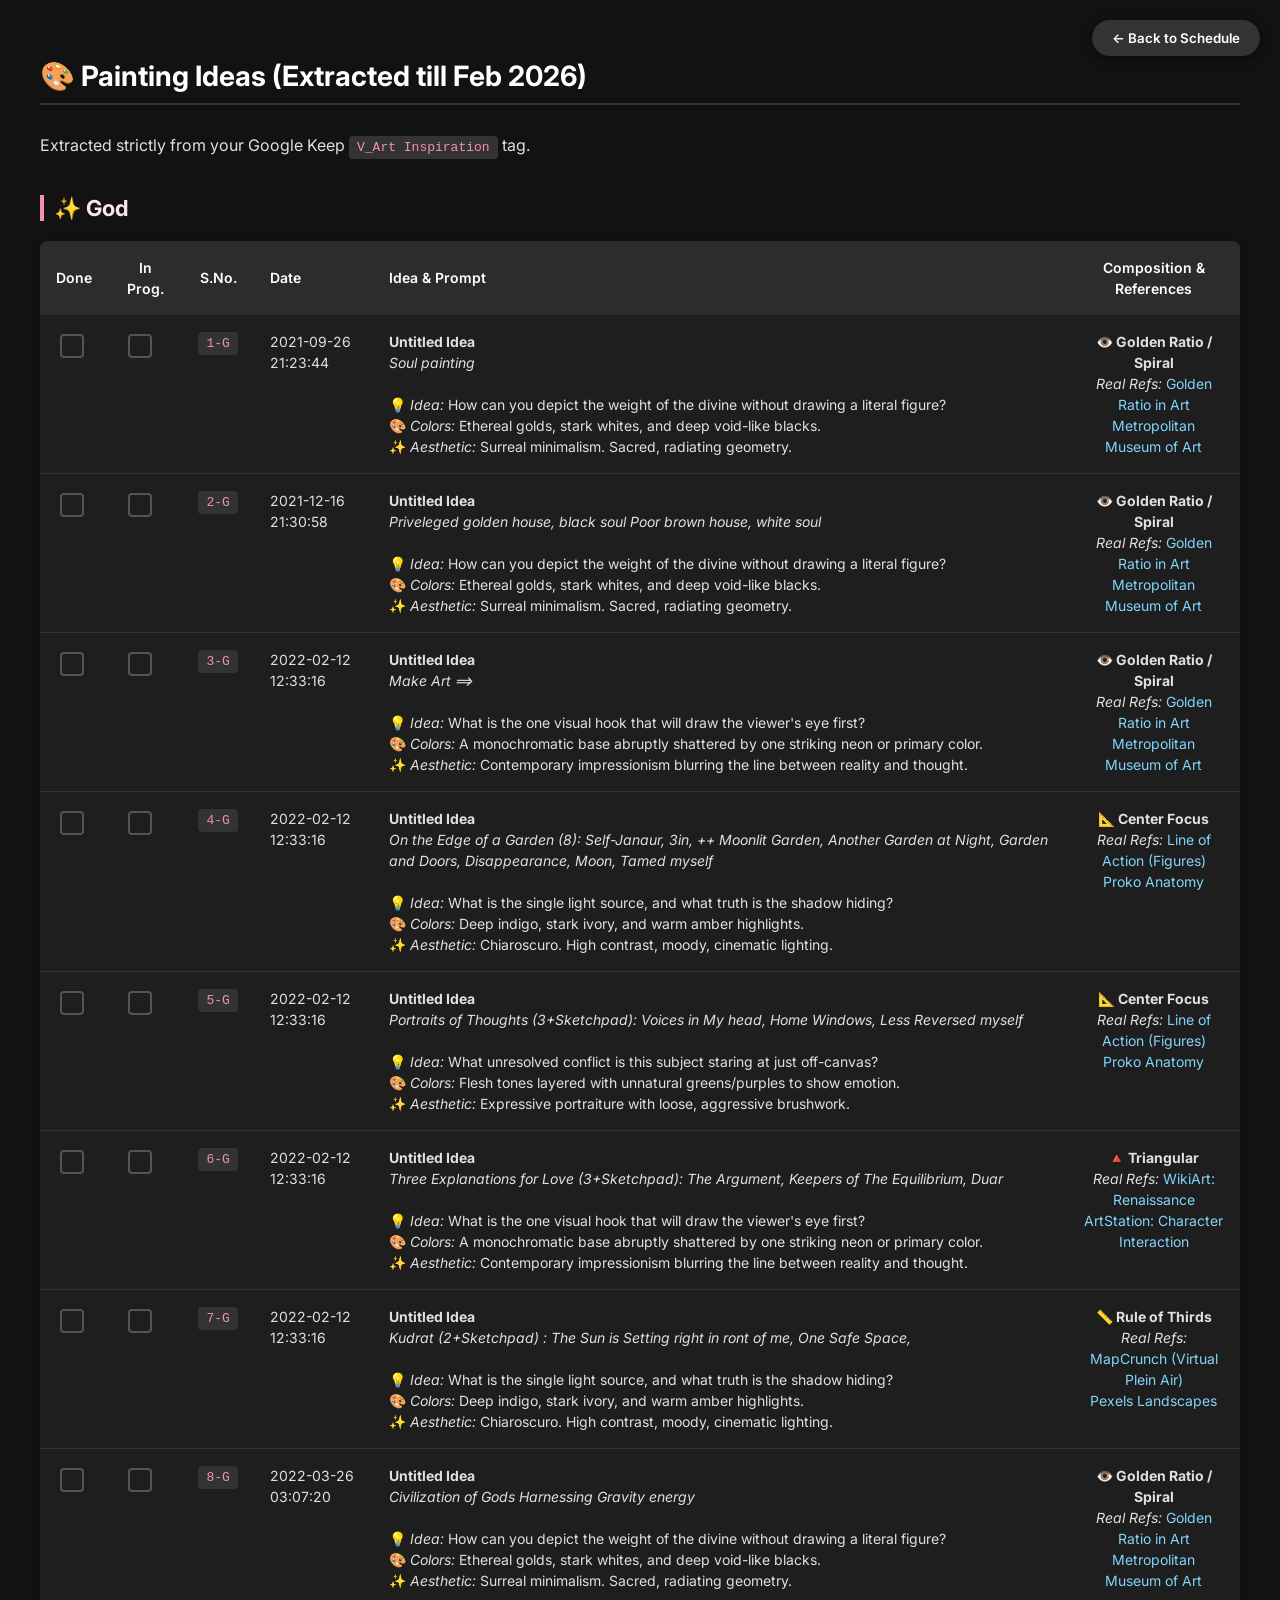
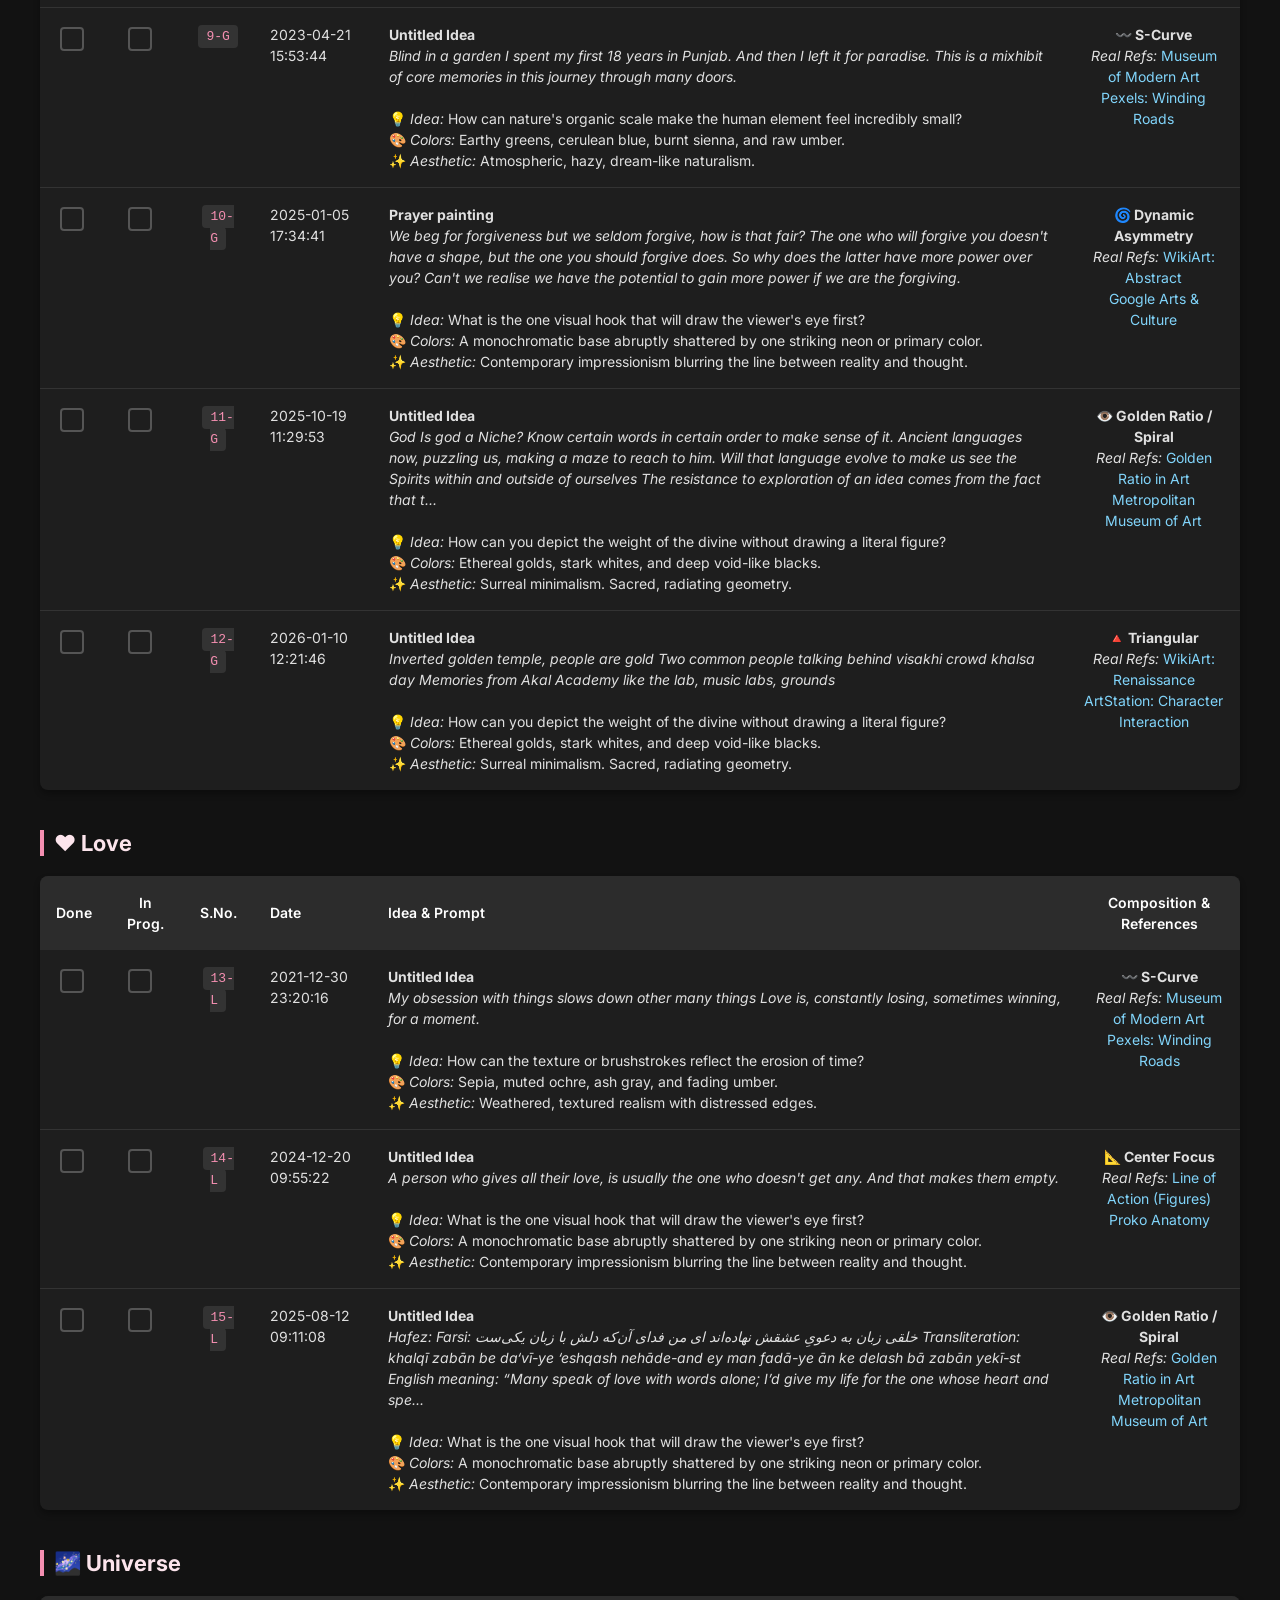
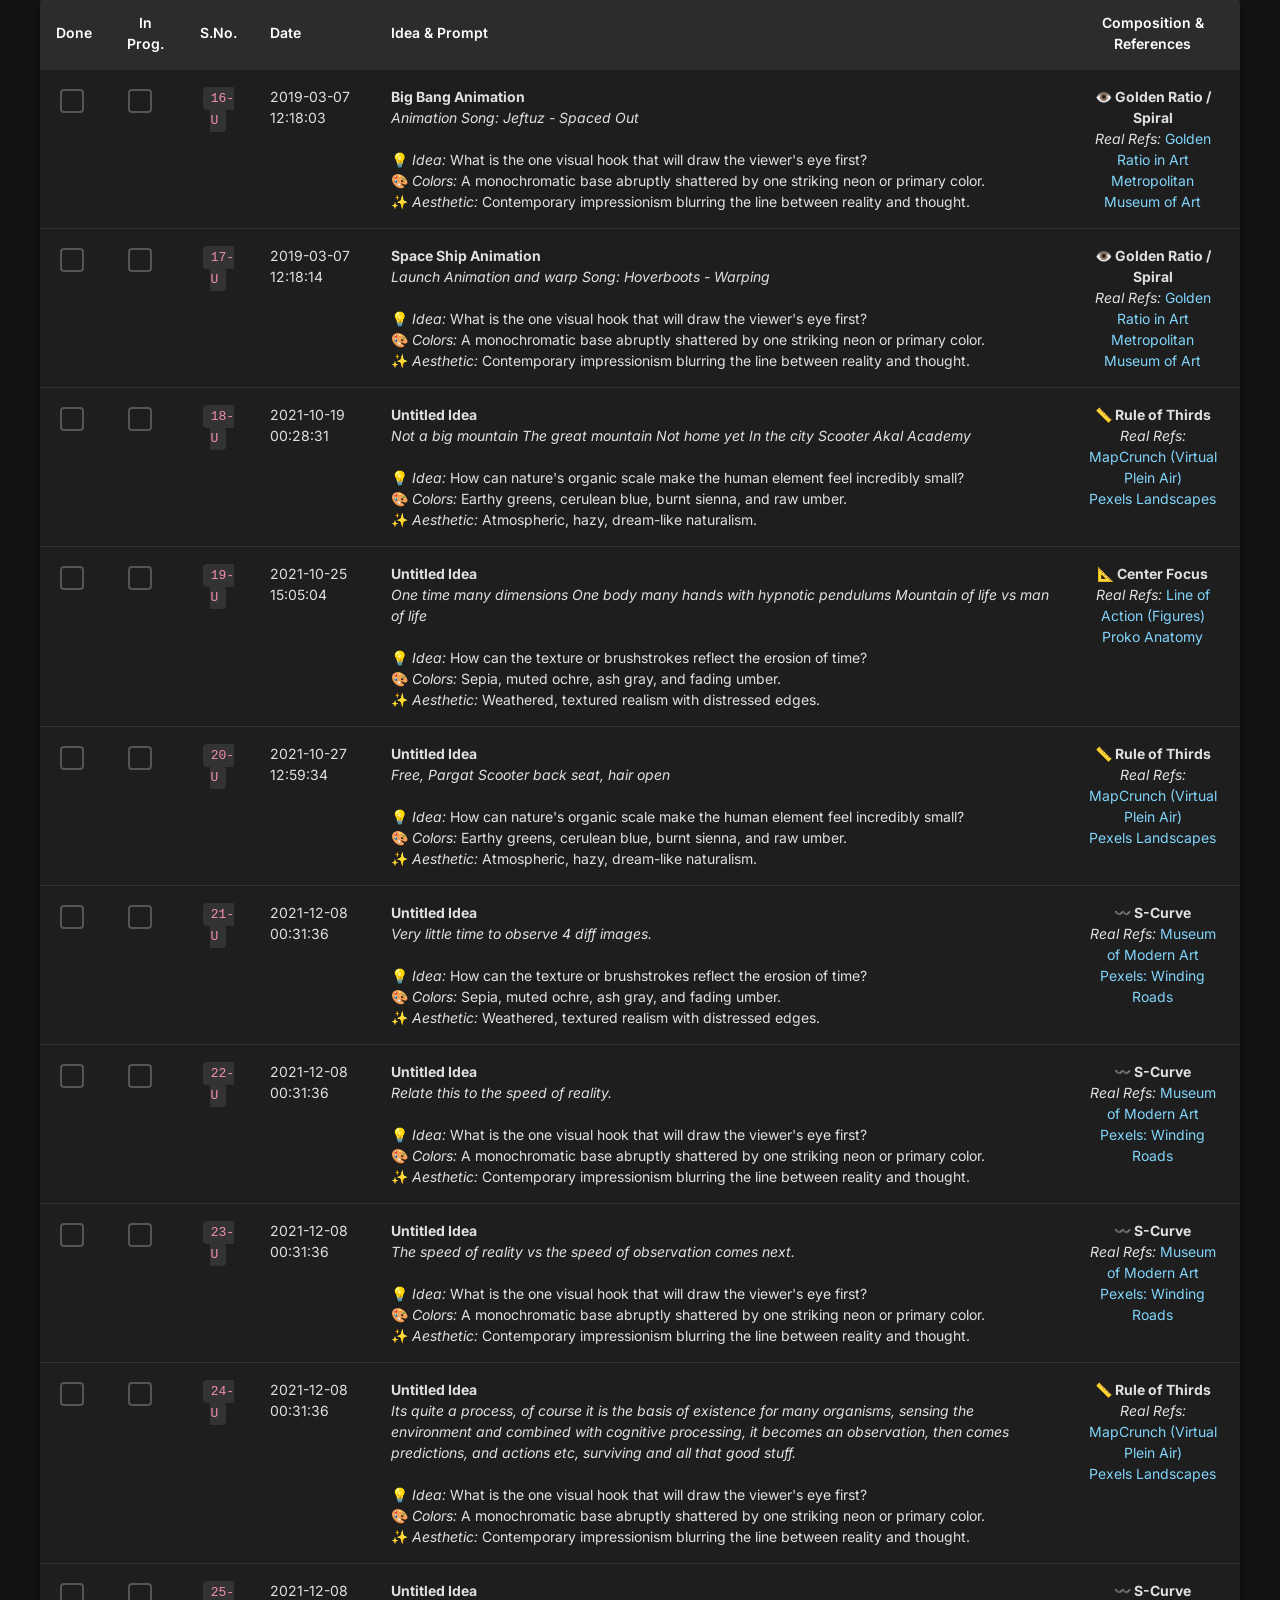
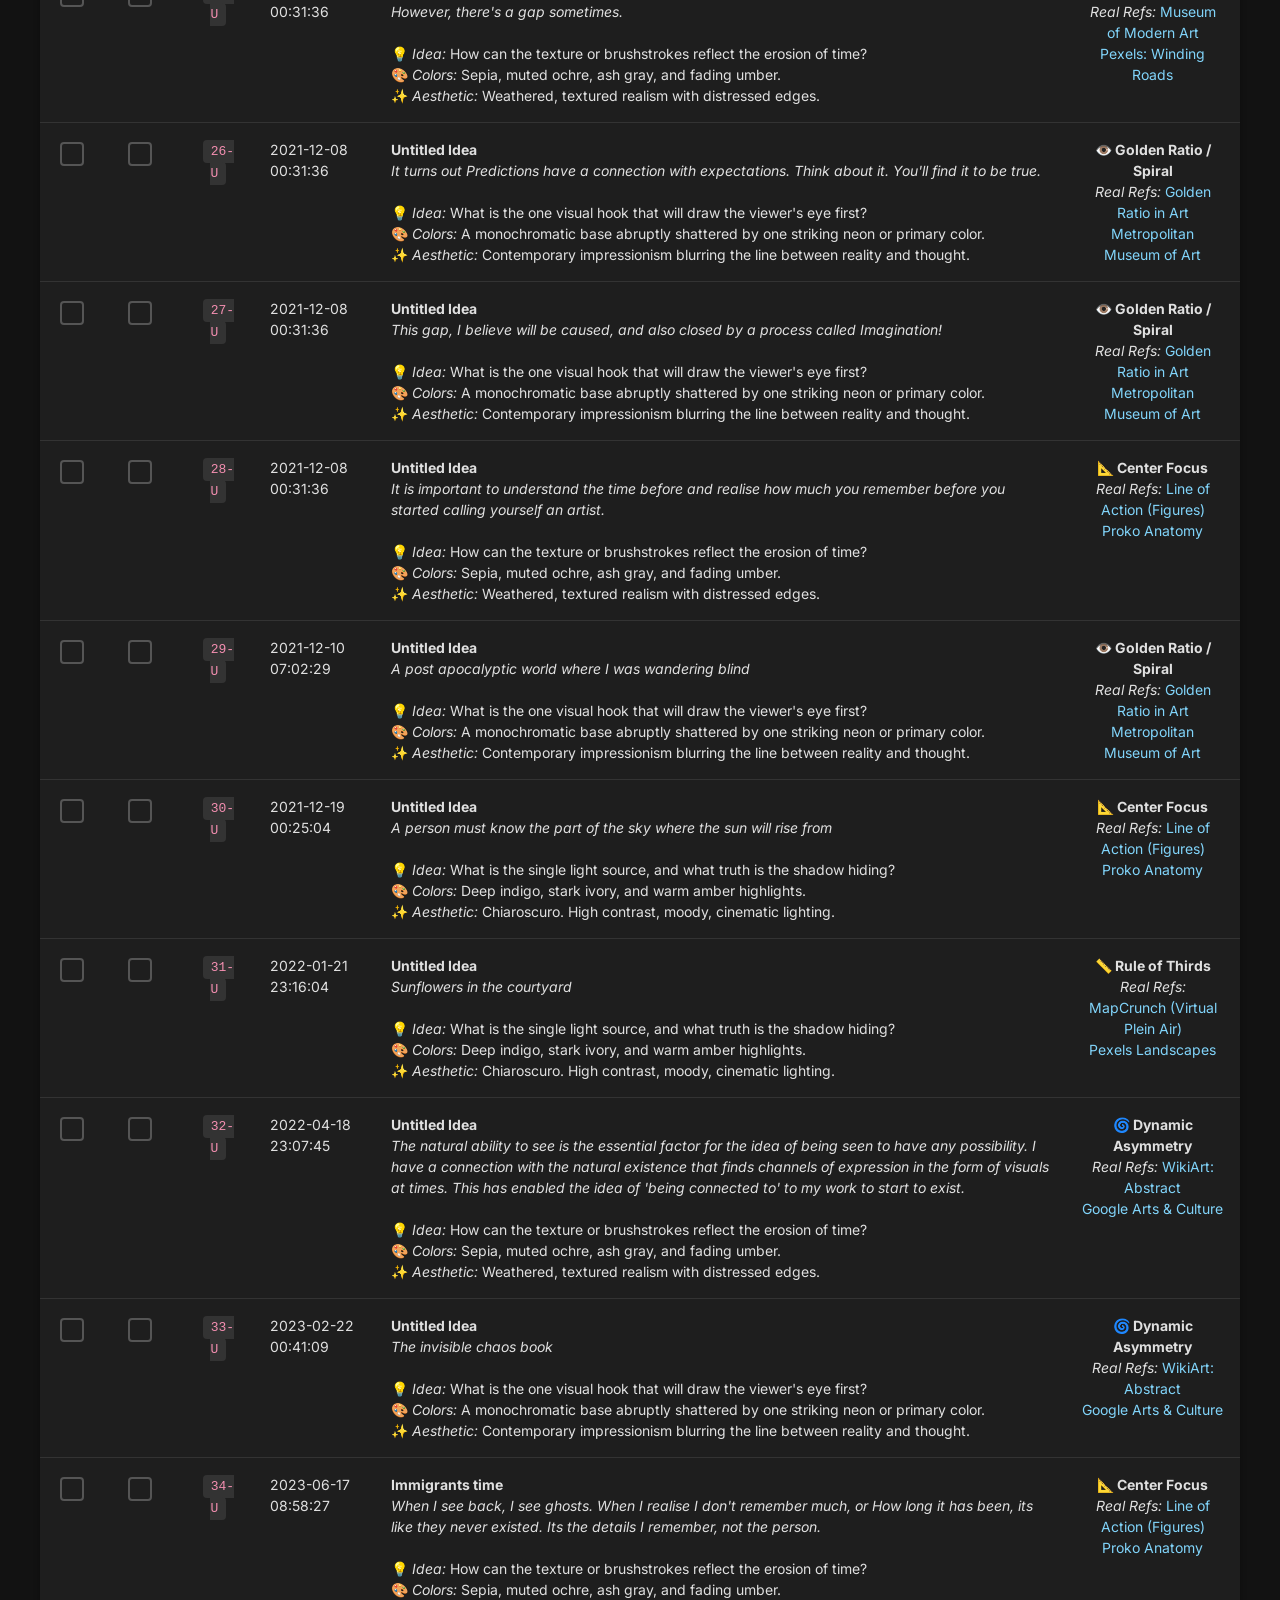
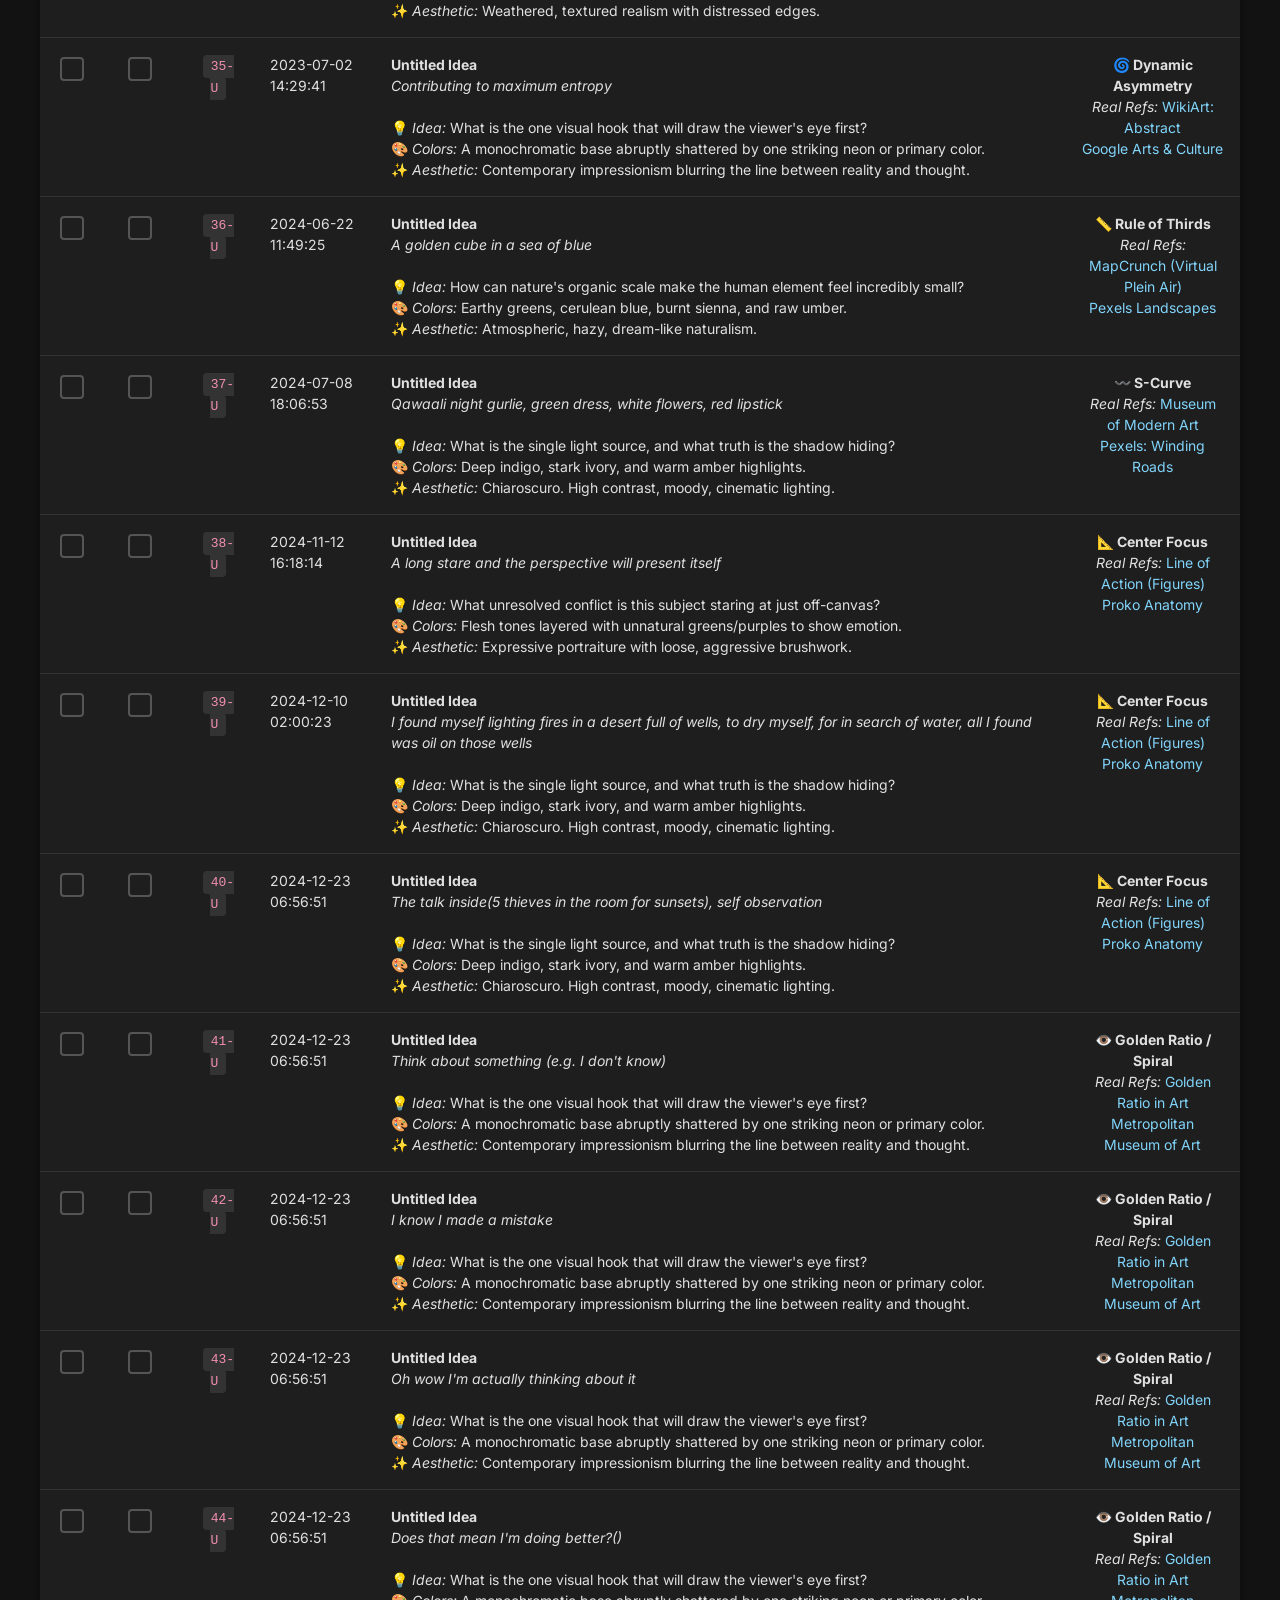
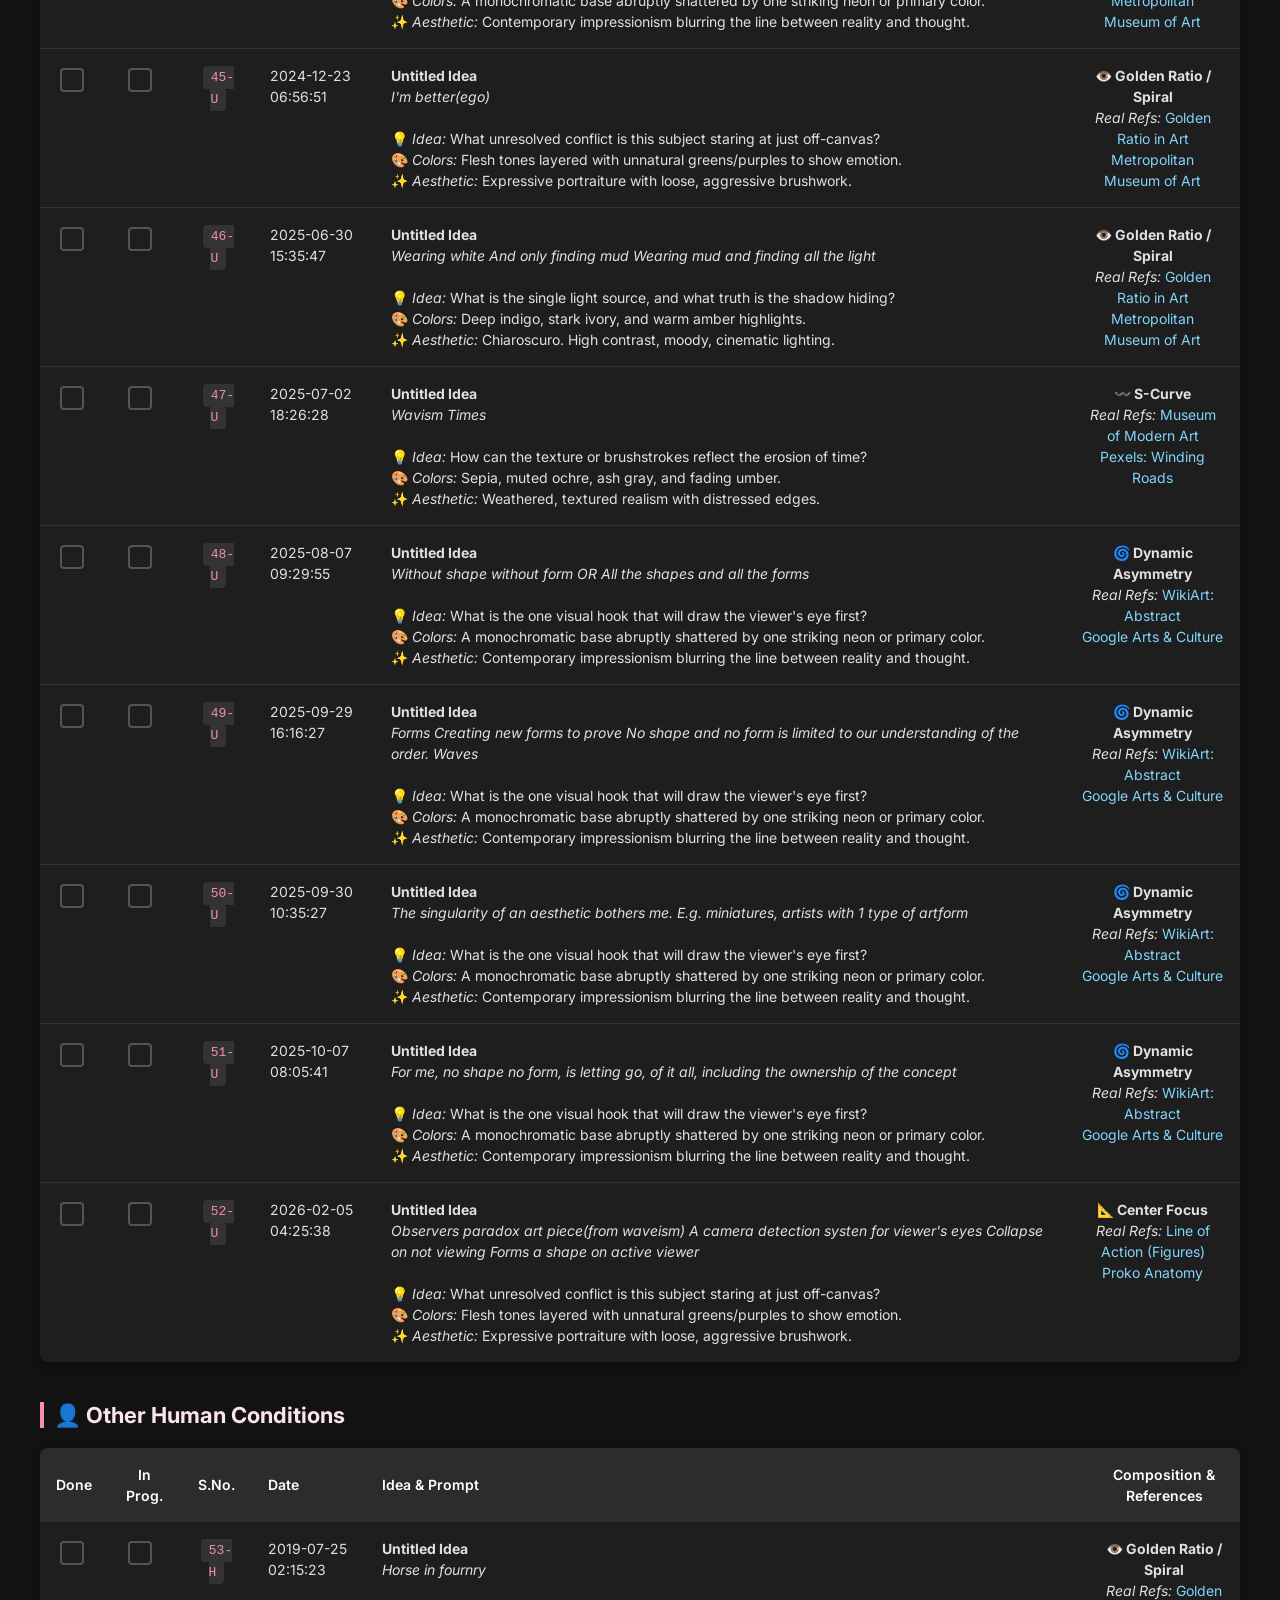
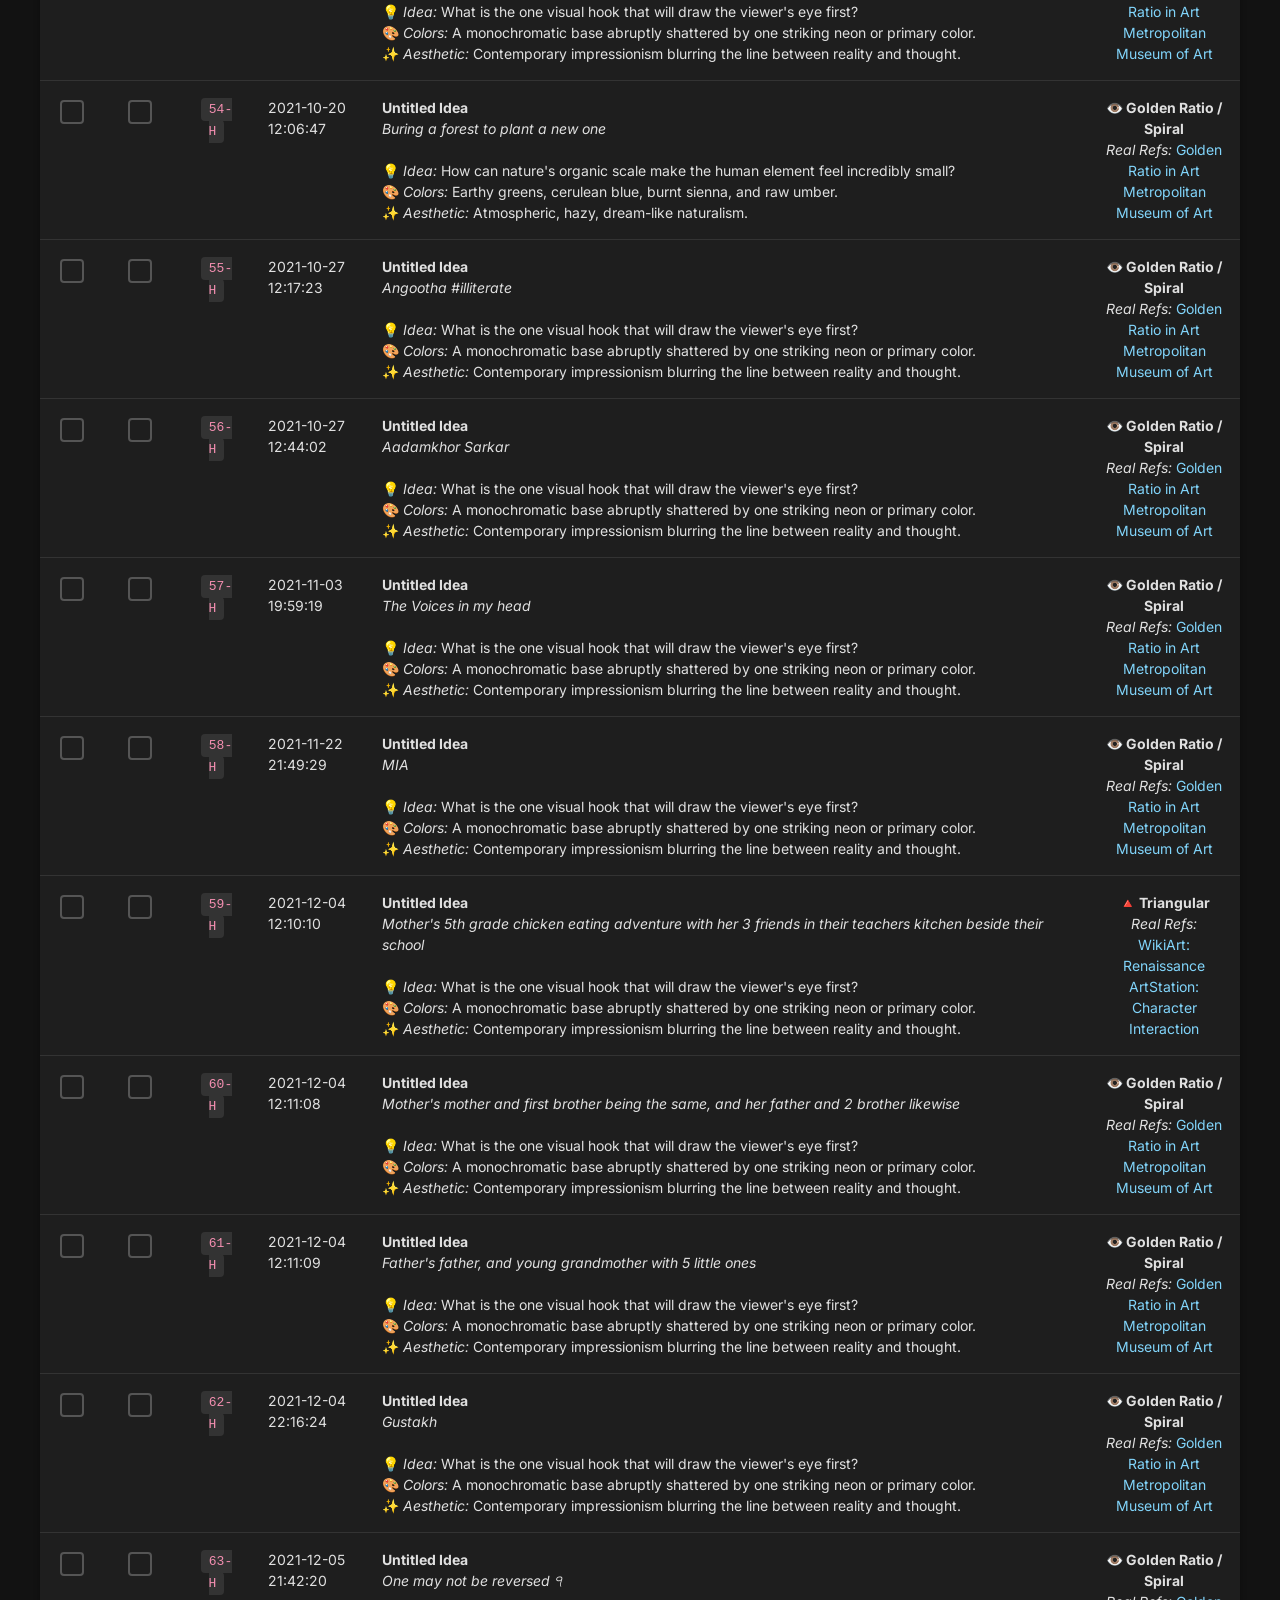
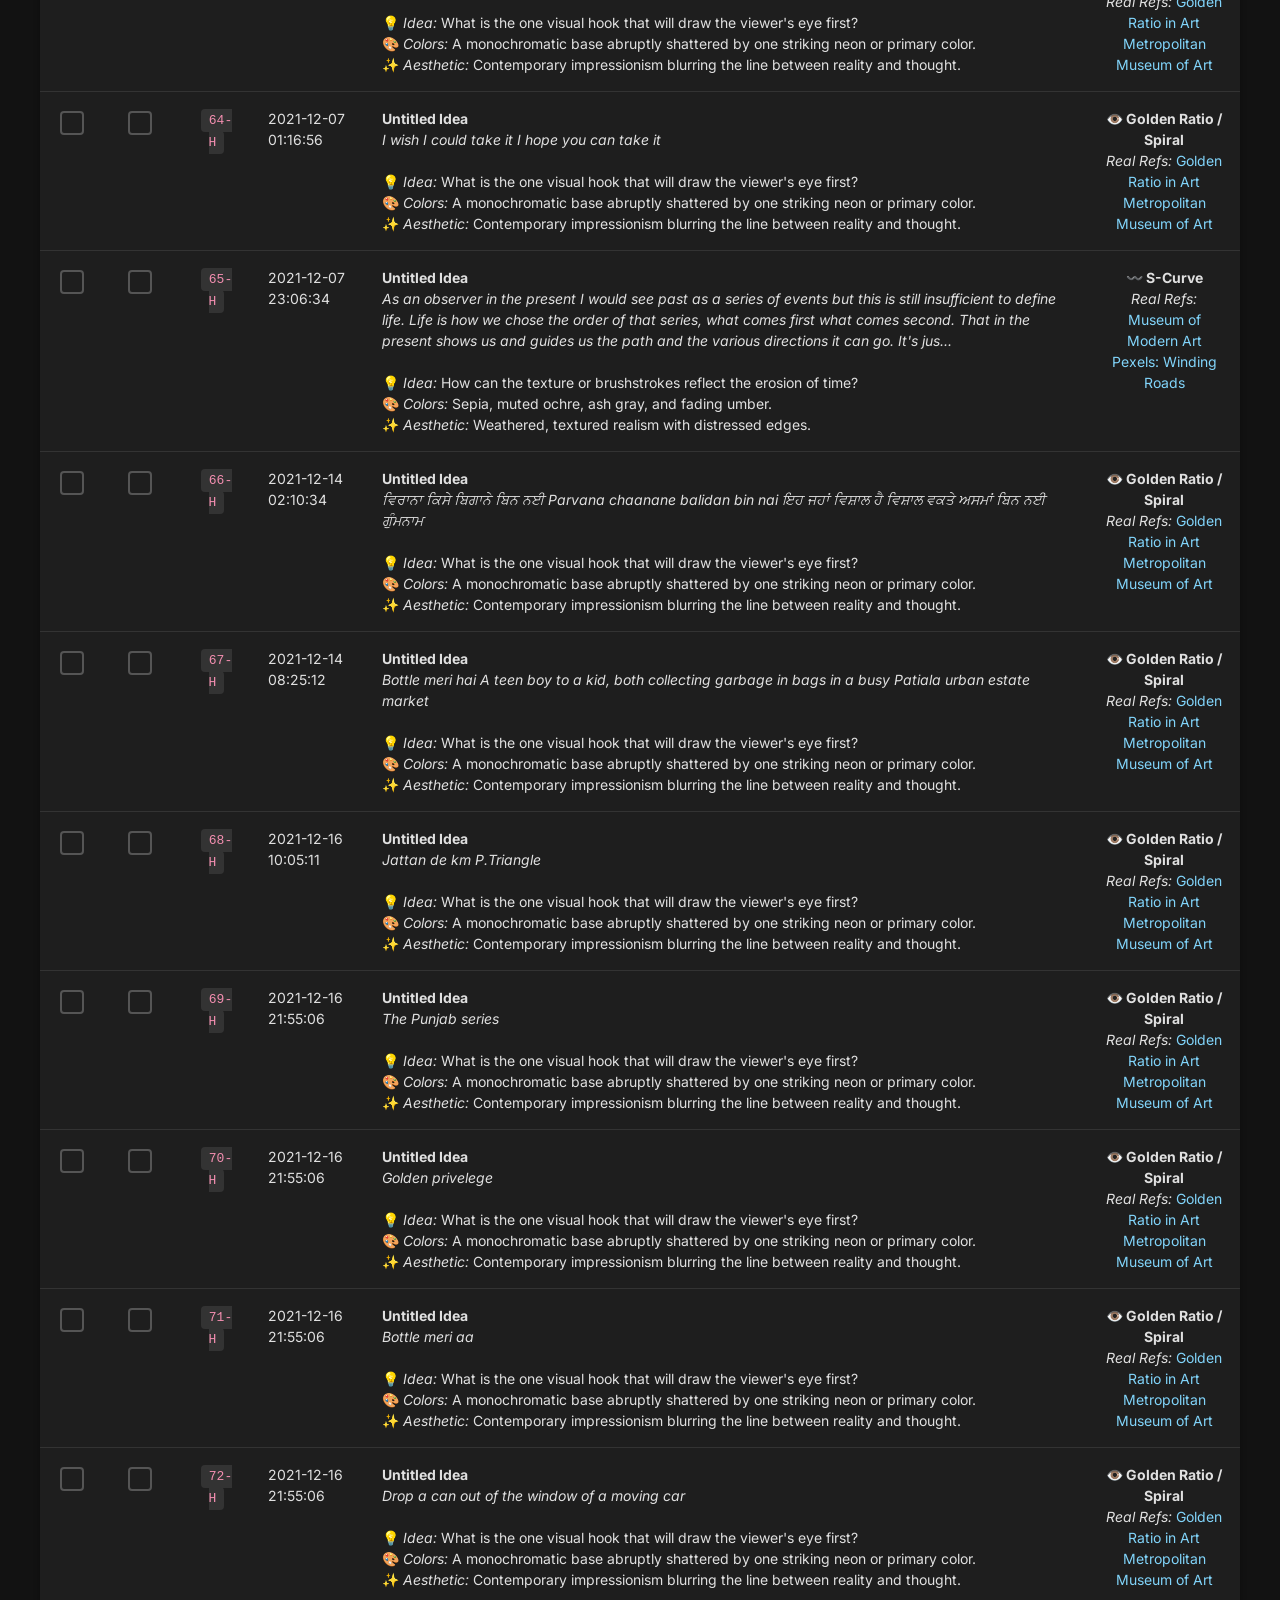
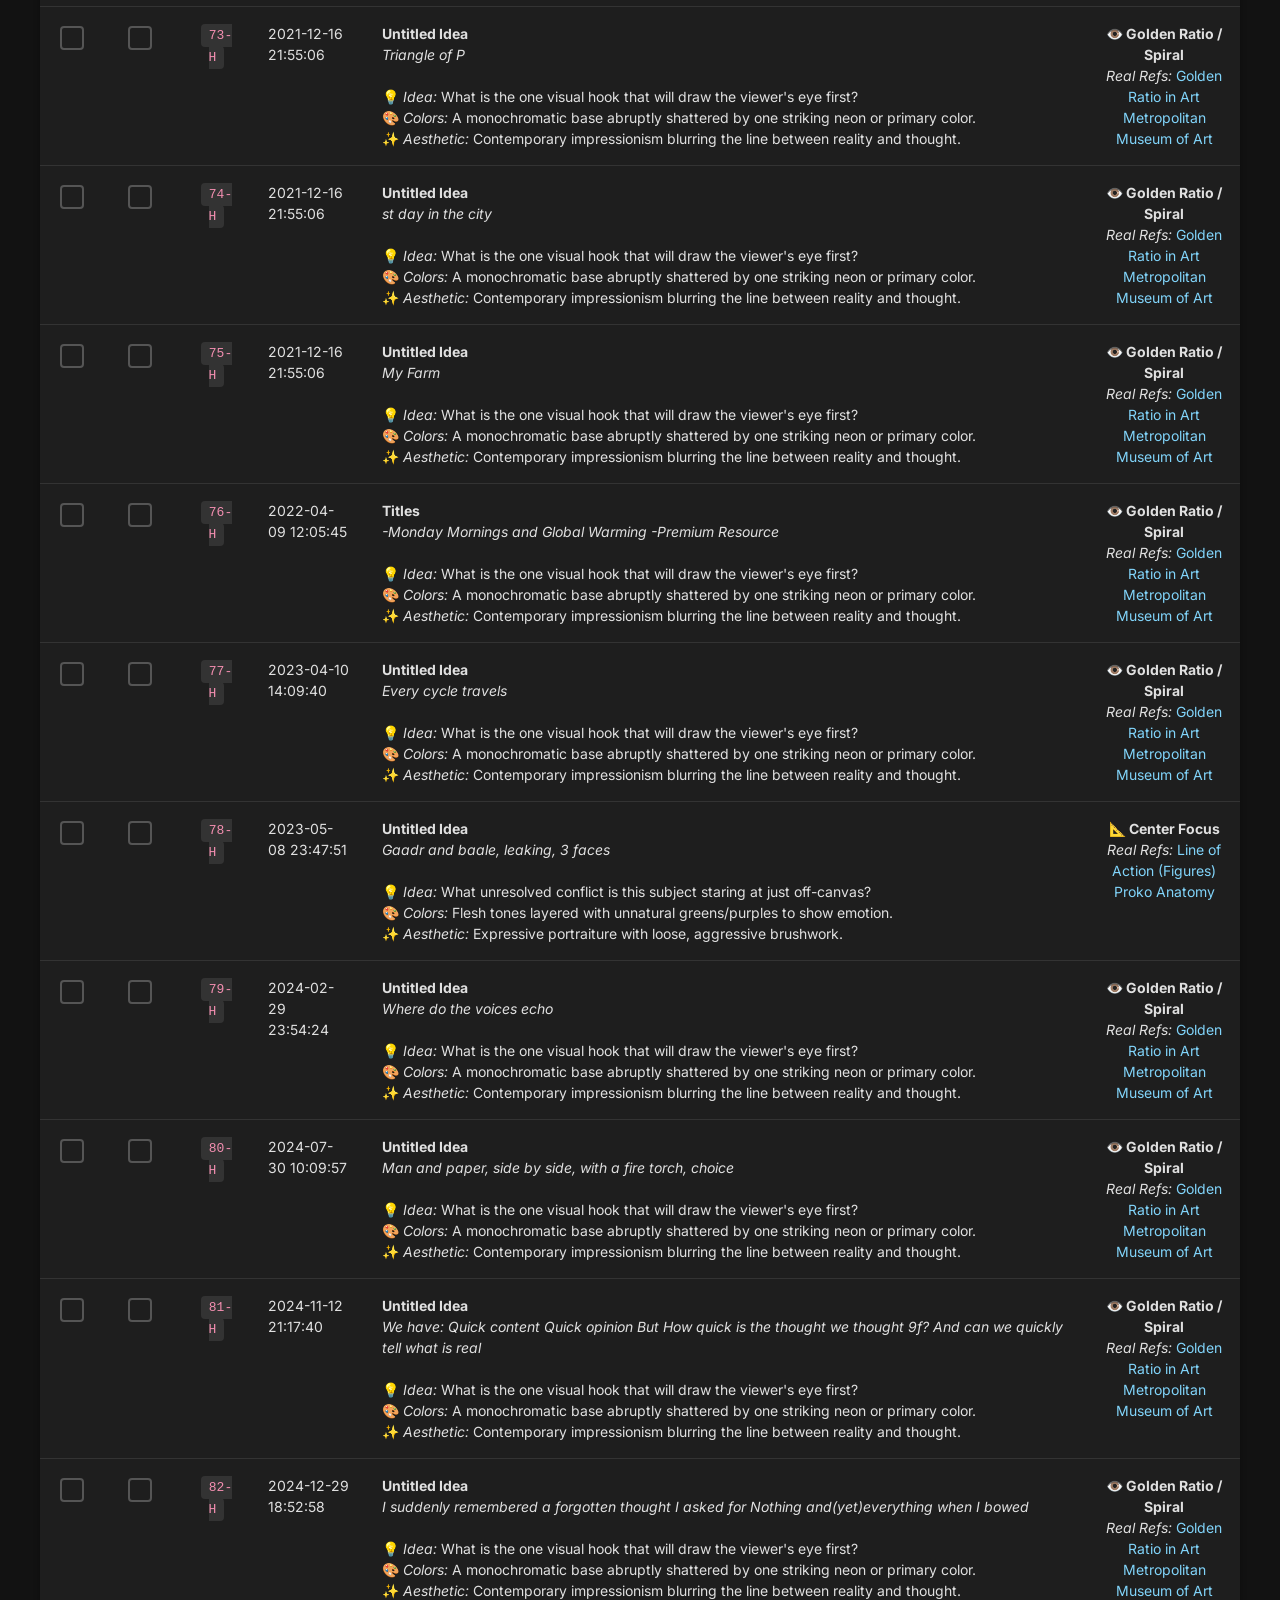
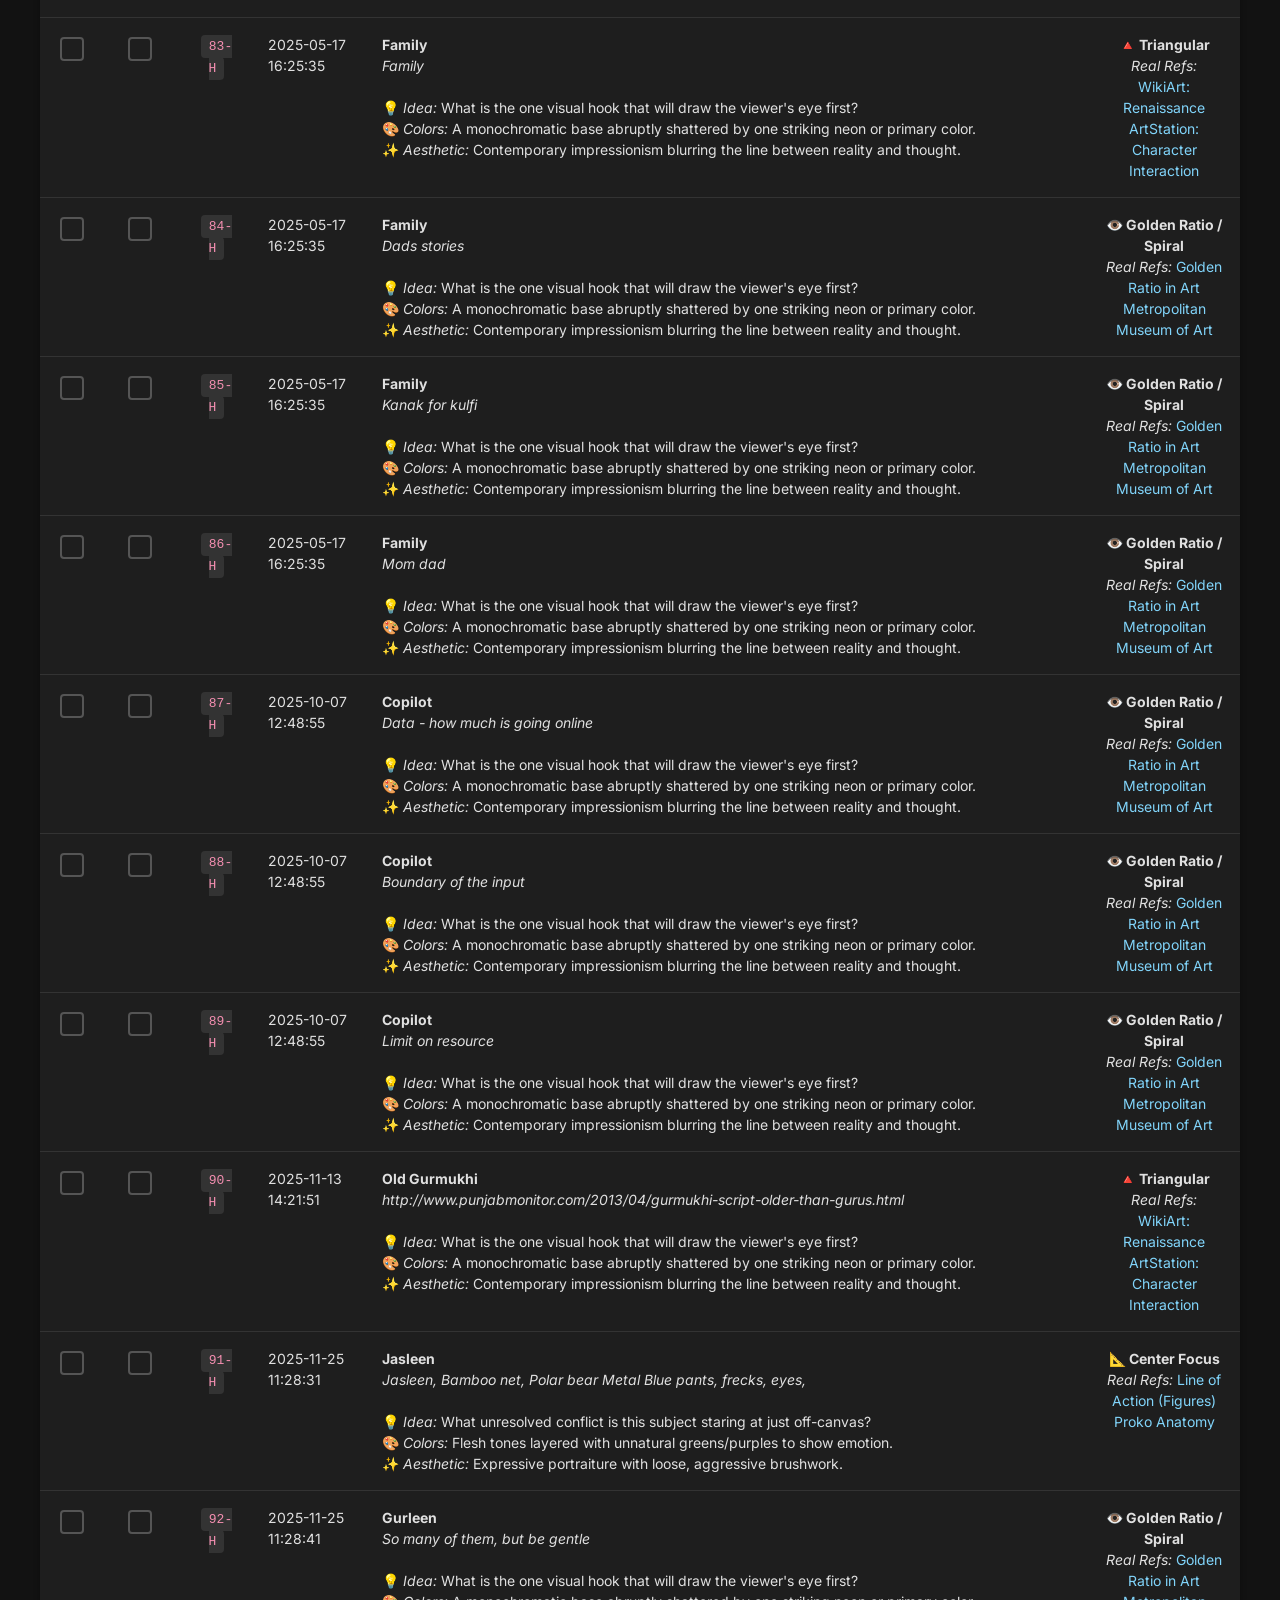
==== paint_ideas.html @ c481163c "Add interactive painting ideas view from python pipeline" ====
<!DOCTYPE html>
    <html lang="en">
    <head>
        <meta charset="UTF-8">
        <meta name="viewport" content="width=device-width, initial-scale=1.0">
        <title>Painting Ideas</title>
        <style>
            @import url('https://fonts.googleapis.com/css2?family=Inter:wght@400;600&display=swap');
            body {
                font-family: 'Inter', sans-serif;
                margin: 0;
                padding: 40px;
                color: #e0e0e0;
                background: #121212;
            }
            .container {
                max-width: 1200px;
                margin: 0 auto;
            }
            h1 {
                font-size: 28px;
                border-bottom: 2px solid #333;
                padding-bottom: 10px;
                margin-bottom: 30px;
                color: #fff;
            }
            h2 {
                font-size: 22px;
                margin-top: 40px;
                color: #fce4ec;
                border-left: 4px solid #f48fb1;
                padding-left: 10px;
            }
            table {
                width: 100%;
                border-collapse: separate;
                border-spacing: 0;
                margin: 20px 0;
                font-size: 14px;
                line-height: 1.5;
                background: #1e1e1e;
                border-radius: 8px;
                overflow: hidden;
                box-shadow: 0 4px 6px rgba(0,0,0,0.3);
            }
            table th {
                background-color: #2c2c2c;
                font-weight: 600;
                text-align: left;
                padding: 16px;
                color: #fff;
            }
            table td {
                padding: 16px;
                border-bottom: 1px solid #333;
                vertical-align: top;
            }
            table tr:last-child td {
                border-bottom: none;
            }
            tr:hover {
                background-color: #252525;
            }
            input[type="checkbox"] {
                appearance: none;
                width: 24px;
                height: 24px;
                border: 2px solid #555;
                border-radius: 4px;
                background: #1e1e1e;
                cursor: pointer;
                transition: all 0.2s;
                display: flex;
                align-items: center;
                justify-content: center;
            }
            input[type="checkbox"]:checked {
                background: #f48fb1;
                border-color: #f48fb1;
            }
            input[type="checkbox"]:checked::after {
                content: '✓';
                color: #121212;
                font-size: 16px;
                font-weight: bold;
            }
            input.prog-cb:checked {
                background: #ffeb3b;
                border-color: #ffeb3b;
            }
            input.prog-cb:checked::after {
                content: '✎';
            }
            code {
                background-color: #333;
                padding: 4px 8px;
                border-radius: 4px;
                font-size: 13px;
                color: #f48fb1;
            }
            a {
                color: #81d4fa;
                text-decoration: none;
            }
            a:hover {
                text-decoration: underline;
            }
            .back-btn {
                position: fixed;
                top: 20px;
                right: 20px;
                background: #333;
                color: #fff;
                border: none;
                padding: 10px 20px;
                border-radius: 20px;
                cursor: pointer;
                font-weight: 600;
                font-family: inherit;
                box-shadow: 0 2px 10px rgba(0,0,0,0.5);
                z-index: 100;
            }
            .back-btn:hover {
                background: #444;
            }
        </style>
    </head>
    <body>
        <button class="back-btn" onclick="window.location.href='index.html'">← Back to Schedule</button>
        <div class="container">
            <h1>🎨 Painting Ideas (Extracted till Feb 2026)</h1>
<p>Extracted strictly from your Google Keep <code>V_Art Inspiration</code> tag.</p>
<h2>✨ God</h2>
<table>
<thead>
<tr>
<th style="text-align: center;">Done</th>
<th style="text-align: center;">In Prog.</th>
<th style="text-align: center;">S.No.</th>
<th style="text-align: left;">Date</th>
<th style="text-align: left;">Idea &amp; Prompt</th>
<th style="text-align: center;">Composition &amp; References</th>
</tr>
</thead>
<tbody>
<tr>
<td style="text-align: center;"><input type="checkbox" class="done-cb"></td>
<td style="text-align: center;"><input type="checkbox" class="prog-cb"></td>
<td style="text-align: center;"><code>1-G</code></td>
<td style="text-align: left;">2021-09-26 21:23:44</td>
<td style="text-align: left;"><strong>Untitled Idea</strong><br><em>Soul painting</em><br><br>💡 <em>Idea:</em> How can you depict the weight of the divine without drawing a literal figure?<br>🎨 <em>Colors:</em> Ethereal golds, stark whites, and deep void-like blacks.<br>✨ <em>Aesthetic:</em> Surreal minimalism. Sacred, radiating geometry.</td>
<td style="text-align: center;"><strong>👁️ Golden Ratio / Spiral</strong><br><em>Real Refs:</em> <a href="https://www.goldennumber.net/art-composition-design/">Golden Ratio in Art</a><br><a href="https://www.metmuseum.org/art/collection">Metropolitan Museum of Art</a></td>
</tr>
<tr>
<td style="text-align: center;"><input type="checkbox" class="done-cb"></td>
<td style="text-align: center;"><input type="checkbox" class="prog-cb"></td>
<td style="text-align: center;"><code>2-G</code></td>
<td style="text-align: left;">2021-12-16 21:30:58</td>
<td style="text-align: left;"><strong>Untitled Idea</strong><br><em>Priveleged golden house, black soul Poor brown house, white soul</em><br><br>💡 <em>Idea:</em> How can you depict the weight of the divine without drawing a literal figure?<br>🎨 <em>Colors:</em> Ethereal golds, stark whites, and deep void-like blacks.<br>✨ <em>Aesthetic:</em> Surreal minimalism. Sacred, radiating geometry.</td>
<td style="text-align: center;"><strong>👁️ Golden Ratio / Spiral</strong><br><em>Real Refs:</em> <a href="https://www.goldennumber.net/art-composition-design/">Golden Ratio in Art</a><br><a href="https://www.metmuseum.org/art/collection">Metropolitan Museum of Art</a></td>
</tr>
<tr>
<td style="text-align: center;"><input type="checkbox" class="done-cb"></td>
<td style="text-align: center;"><input type="checkbox" class="prog-cb"></td>
<td style="text-align: center;"><code>3-G</code></td>
<td style="text-align: left;">2022-02-12 12:33:16</td>
<td style="text-align: left;"><strong>Untitled Idea</strong><br><em>Make Art ==&gt;</em><br><br>💡 <em>Idea:</em> What is the one visual hook that will draw the viewer's eye first?<br>🎨 <em>Colors:</em> A monochromatic base abruptly shattered by one striking neon or primary color.<br>✨ <em>Aesthetic:</em> Contemporary impressionism blurring the line between reality and thought.</td>
<td style="text-align: center;"><strong>👁️ Golden Ratio / Spiral</strong><br><em>Real Refs:</em> <a href="https://www.goldennumber.net/art-composition-design/">Golden Ratio in Art</a><br><a href="https://www.metmuseum.org/art/collection">Metropolitan Museum of Art</a></td>
</tr>
<tr>
<td style="text-align: center;"><input type="checkbox" class="done-cb"></td>
<td style="text-align: center;"><input type="checkbox" class="prog-cb"></td>
<td style="text-align: center;"><code>4-G</code></td>
<td style="text-align: left;">2022-02-12 12:33:16</td>
<td style="text-align: left;"><strong>Untitled Idea</strong><br><em>On the Edge of a Garden (8): Self-Janaur, 3in, ++ Moonlit Garden, Another Garden at Night, Garden and Doors, Disappearance, Moon, Tamed myself</em><br><br>💡 <em>Idea:</em> What is the single light source, and what truth is the shadow hiding?<br>🎨 <em>Colors:</em> Deep indigo, stark ivory, and warm amber highlights.<br>✨ <em>Aesthetic:</em> Chiaroscuro. High contrast, moody, cinematic lighting.</td>
<td style="text-align: center;"><strong>📐 Center Focus</strong><br><em>Real Refs:</em> <a href="https://line-of-action.com/">Line of Action (Figures)</a><br><a href="https://www.proko.com/">Proko Anatomy</a></td>
</tr>
<tr>
<td style="text-align: center;"><input type="checkbox" class="done-cb"></td>
<td style="text-align: center;"><input type="checkbox" class="prog-cb"></td>
<td style="text-align: center;"><code>5-G</code></td>
<td style="text-align: left;">2022-02-12 12:33:16</td>
<td style="text-align: left;"><strong>Untitled Idea</strong><br><em>Portraits of Thoughts (3+Sketchpad): Voices in My head, Home Windows, Less Reversed myself</em><br><br>💡 <em>Idea:</em> What unresolved conflict is this subject staring at just off-canvas?<br>🎨 <em>Colors:</em> Flesh tones layered with unnatural greens/purples to show emotion.<br>✨ <em>Aesthetic:</em> Expressive portraiture with loose, aggressive brushwork.</td>
<td style="text-align: center;"><strong>📐 Center Focus</strong><br><em>Real Refs:</em> <a href="https://line-of-action.com/">Line of Action (Figures)</a><br><a href="https://www.proko.com/">Proko Anatomy</a></td>
</tr>
<tr>
<td style="text-align: center;"><input type="checkbox" class="done-cb"></td>
<td style="text-align: center;"><input type="checkbox" class="prog-cb"></td>
<td style="text-align: center;"><code>6-G</code></td>
<td style="text-align: left;">2022-02-12 12:33:16</td>
<td style="text-align: left;"><strong>Untitled Idea</strong><br><em>Three Explanations for Love (3+Sketchpad): The Argument, Keepers of The Equilibrium, Duar</em><br><br>💡 <em>Idea:</em> What is the one visual hook that will draw the viewer's eye first?<br>🎨 <em>Colors:</em> A monochromatic base abruptly shattered by one striking neon or primary color.<br>✨ <em>Aesthetic:</em> Contemporary impressionism blurring the line between reality and thought.</td>
<td style="text-align: center;"><strong>🔺 Triangular</strong><br><em>Real Refs:</em> <a href="https://www.wikiart.org/en/paintings-by-style/high-renaissance">WikiArt: Renaissance</a><br><a href="https://www.artstation.com/">ArtStation: Character Interaction</a></td>
</tr>
<tr>
<td style="text-align: center;"><input type="checkbox" class="done-cb"></td>
<td style="text-align: center;"><input type="checkbox" class="prog-cb"></td>
<td style="text-align: center;"><code>7-G</code></td>
<td style="text-align: left;">2022-02-12 12:33:16</td>
<td style="text-align: left;"><strong>Untitled Idea</strong><br><em>Kudrat (2+Sketchpad) : The Sun is Setting right in ront of me, One Safe Space,</em><br><br>💡 <em>Idea:</em> What is the single light source, and what truth is the shadow hiding?<br>🎨 <em>Colors:</em> Deep indigo, stark ivory, and warm amber highlights.<br>✨ <em>Aesthetic:</em> Chiaroscuro. High contrast, moody, cinematic lighting.</td>
<td style="text-align: center;"><strong>📏 Rule of Thirds</strong><br><em>Real Refs:</em> <a href="https://www.mapcrunch.com/">MapCrunch (Virtual Plein Air)</a><br><a href="https://www.pexels.com/search/landscape/">Pexels Landscapes</a></td>
</tr>
<tr>
<td style="text-align: center;"><input type="checkbox" class="done-cb"></td>
<td style="text-align: center;"><input type="checkbox" class="prog-cb"></td>
<td style="text-align: center;"><code>8-G</code></td>
<td style="text-align: left;">2022-03-26 03:07:20</td>
<td style="text-align: left;"><strong>Untitled Idea</strong><br><em>Civilization of Gods Harnessing Gravity energy</em><br><br>💡 <em>Idea:</em> How can you depict the weight of the divine without drawing a literal figure?<br>🎨 <em>Colors:</em> Ethereal golds, stark whites, and deep void-like blacks.<br>✨ <em>Aesthetic:</em> Surreal minimalism. Sacred, radiating geometry.</td>
<td style="text-align: center;"><strong>👁️ Golden Ratio / Spiral</strong><br><em>Real Refs:</em> <a href="https://www.goldennumber.net/art-composition-design/">Golden Ratio in Art</a><br><a href="https://www.metmuseum.org/art/collection">Metropolitan Museum of Art</a></td>
</tr>
<tr>
<td style="text-align: center;"><input type="checkbox" class="done-cb"></td>
<td style="text-align: center;"><input type="checkbox" class="prog-cb"></td>
<td style="text-align: center;"><code>9-G</code></td>
<td style="text-align: left;">2023-04-21 15:53:44</td>
<td style="text-align: left;"><strong>Untitled Idea</strong><br><em>Blind in a garden I spent my first 18 years in Punjab. And then I left it for paradise. This is a mixhibit of core memories in this journey through many doors.</em><br><br>💡 <em>Idea:</em> How can nature's organic scale make the human element feel incredibly small?<br>🎨 <em>Colors:</em> Earthy greens, cerulean blue, burnt sienna, and raw umber.<br>✨ <em>Aesthetic:</em> Atmospheric, hazy, dream-like naturalism.</td>
<td style="text-align: center;"><strong>〰️ S-Curve</strong><br><em>Real Refs:</em> <a href="https://www.moma.org/collection/">Museum of Modern Art</a><br><a href="https://www.pexels.com/search/winding%20road/">Pexels: Winding Roads</a></td>
</tr>
<tr>
<td style="text-align: center;"><input type="checkbox" class="done-cb"></td>
<td style="text-align: center;"><input type="checkbox" class="prog-cb"></td>
<td style="text-align: center;"><code>10-G</code></td>
<td style="text-align: left;">2025-01-05 17:34:41</td>
<td style="text-align: left;"><strong>Prayer painting</strong><br><em>We beg for forgiveness but we seldom forgive, how is that fair? The one who will forgive you doesn't have a shape, but the one you should forgive does. So why does the latter have more power over you? Can't we realise we have the potential to gain more power if we are the forgiving.</em><br><br>💡 <em>Idea:</em> What is the one visual hook that will draw the viewer's eye first?<br>🎨 <em>Colors:</em> A monochromatic base abruptly shattered by one striking neon or primary color.<br>✨ <em>Aesthetic:</em> Contemporary impressionism blurring the line between reality and thought.</td>
<td style="text-align: center;"><strong>🌀 Dynamic Asymmetry</strong><br><em>Real Refs:</em> <a href="https://www.wikiart.org/en/paintings-by-style/abstract-expressionism">WikiArt: Abstract</a><br><a href="https://artsandculture.google.com/">Google Arts &amp; Culture</a></td>
</tr>
<tr>
<td style="text-align: center;"><input type="checkbox" class="done-cb"></td>
<td style="text-align: center;"><input type="checkbox" class="prog-cb"></td>
<td style="text-align: center;"><code>11-G</code></td>
<td style="text-align: left;">2025-10-19 11:29:53</td>
<td style="text-align: left;"><strong>Untitled Idea</strong><br><em>God Is god a Niche? Know certain words in certain order to make sense of it. Ancient languages now, puzzling us, making a maze to reach to him. Will that language evolve to make us see the Spirits within and outside of ourselves  The resistance to exploration of an idea comes from the fact that t...</em><br><br>💡 <em>Idea:</em> How can you depict the weight of the divine without drawing a literal figure?<br>🎨 <em>Colors:</em> Ethereal golds, stark whites, and deep void-like blacks.<br>✨ <em>Aesthetic:</em> Surreal minimalism. Sacred, radiating geometry.</td>
<td style="text-align: center;"><strong>👁️ Golden Ratio / Spiral</strong><br><em>Real Refs:</em> <a href="https://www.goldennumber.net/art-composition-design/">Golden Ratio in Art</a><br><a href="https://www.metmuseum.org/art/collection">Metropolitan Museum of Art</a></td>
</tr>
<tr>
<td style="text-align: center;"><input type="checkbox" class="done-cb"></td>
<td style="text-align: center;"><input type="checkbox" class="prog-cb"></td>
<td style="text-align: center;"><code>12-G</code></td>
<td style="text-align: left;">2026-01-10 12:21:46</td>
<td style="text-align: left;"><strong>Untitled Idea</strong><br><em>Inverted golden temple, people are gold  Two common people talking behind visakhi crowd khalsa day  Memories from Akal Academy like the lab, music labs, grounds</em><br><br>💡 <em>Idea:</em> How can you depict the weight of the divine without drawing a literal figure?<br>🎨 <em>Colors:</em> Ethereal golds, stark whites, and deep void-like blacks.<br>✨ <em>Aesthetic:</em> Surreal minimalism. Sacred, radiating geometry.</td>
<td style="text-align: center;"><strong>🔺 Triangular</strong><br><em>Real Refs:</em> <a href="https://www.wikiart.org/en/paintings-by-style/high-renaissance">WikiArt: Renaissance</a><br><a href="https://www.artstation.com/">ArtStation: Character Interaction</a></td>
</tr>
</tbody>
</table>
<h2>❤️ Love</h2>
<table>
<thead>
<tr>
<th style="text-align: center;">Done</th>
<th style="text-align: center;">In Prog.</th>
<th style="text-align: center;">S.No.</th>
<th style="text-align: left;">Date</th>
<th style="text-align: left;">Idea &amp; Prompt</th>
<th style="text-align: center;">Composition &amp; References</th>
</tr>
</thead>
<tbody>
<tr>
<td style="text-align: center;"><input type="checkbox" class="done-cb"></td>
<td style="text-align: center;"><input type="checkbox" class="prog-cb"></td>
<td style="text-align: center;"><code>13-L</code></td>
<td style="text-align: left;">2021-12-30 23:20:16</td>
<td style="text-align: left;"><strong>Untitled Idea</strong><br><em>My obsession with things slows down other many things Love is, constantly losing, sometimes winning, for a moment.</em><br><br>💡 <em>Idea:</em> How can the texture or brushstrokes reflect the erosion of time?<br>🎨 <em>Colors:</em> Sepia, muted ochre, ash gray, and fading umber.<br>✨ <em>Aesthetic:</em> Weathered, textured realism with distressed edges.</td>
<td style="text-align: center;"><strong>〰️ S-Curve</strong><br><em>Real Refs:</em> <a href="https://www.moma.org/collection/">Museum of Modern Art</a><br><a href="https://www.pexels.com/search/winding%20road/">Pexels: Winding Roads</a></td>
</tr>
<tr>
<td style="text-align: center;"><input type="checkbox" class="done-cb"></td>
<td style="text-align: center;"><input type="checkbox" class="prog-cb"></td>
<td style="text-align: center;"><code>14-L</code></td>
<td style="text-align: left;">2024-12-20 09:55:22</td>
<td style="text-align: left;"><strong>Untitled Idea</strong><br><em>A person who gives all their love, is usually the one who doesn't get any. And that makes them empty.</em><br><br>💡 <em>Idea:</em> What is the one visual hook that will draw the viewer's eye first?<br>🎨 <em>Colors:</em> A monochromatic base abruptly shattered by one striking neon or primary color.<br>✨ <em>Aesthetic:</em> Contemporary impressionism blurring the line between reality and thought.</td>
<td style="text-align: center;"><strong>📐 Center Focus</strong><br><em>Real Refs:</em> <a href="https://line-of-action.com/">Line of Action (Figures)</a><br><a href="https://www.proko.com/">Proko Anatomy</a></td>
</tr>
<tr>
<td style="text-align: center;"><input type="checkbox" class="done-cb"></td>
<td style="text-align: center;"><input type="checkbox" class="prog-cb"></td>
<td style="text-align: center;"><code>15-L</code></td>
<td style="text-align: left;">2025-08-12 09:11:08</td>
<td style="text-align: left;"><strong>Untitled Idea</strong><br><em>Hafez:  Farsi: خلقی زبان به دعویِ عشقش نهاده‌اند ای من فدای آن‌که دلش با زبان یکی‌ست  Transliteration: khalqī zabān be da‘vī-ye ‘eshqash nehāde-and ey man fadā-ye ān ke delash bā zabān yekī-st  English meaning: “Many speak of love with words alone; I’d give my life for the one whose heart and spe...</em><br><br>💡 <em>Idea:</em> What is the one visual hook that will draw the viewer's eye first?<br>🎨 <em>Colors:</em> A monochromatic base abruptly shattered by one striking neon or primary color.<br>✨ <em>Aesthetic:</em> Contemporary impressionism blurring the line between reality and thought.</td>
<td style="text-align: center;"><strong>👁️ Golden Ratio / Spiral</strong><br><em>Real Refs:</em> <a href="https://www.goldennumber.net/art-composition-design/">Golden Ratio in Art</a><br><a href="https://www.metmuseum.org/art/collection">Metropolitan Museum of Art</a></td>
</tr>
</tbody>
</table>
<h2>🌌 Universe</h2>
<table>
<thead>
<tr>
<th style="text-align: center;">Done</th>
<th style="text-align: center;">In Prog.</th>
<th style="text-align: center;">S.No.</th>
<th style="text-align: left;">Date</th>
<th style="text-align: left;">Idea &amp; Prompt</th>
<th style="text-align: center;">Composition &amp; References</th>
</tr>
</thead>
<tbody>
<tr>
<td style="text-align: center;"><input type="checkbox" class="done-cb"></td>
<td style="text-align: center;"><input type="checkbox" class="prog-cb"></td>
<td style="text-align: center;"><code>16-U</code></td>
<td style="text-align: left;">2019-03-07 12:18:03</td>
<td style="text-align: left;"><strong>Big Bang Animation</strong><br><em>Animation  Song: Jeftuz - Spaced Out</em><br><br>💡 <em>Idea:</em> What is the one visual hook that will draw the viewer's eye first?<br>🎨 <em>Colors:</em> A monochromatic base abruptly shattered by one striking neon or primary color.<br>✨ <em>Aesthetic:</em> Contemporary impressionism blurring the line between reality and thought.</td>
<td style="text-align: center;"><strong>👁️ Golden Ratio / Spiral</strong><br><em>Real Refs:</em> <a href="https://www.goldennumber.net/art-composition-design/">Golden Ratio in Art</a><br><a href="https://www.metmuseum.org/art/collection">Metropolitan Museum of Art</a></td>
</tr>
<tr>
<td style="text-align: center;"><input type="checkbox" class="done-cb"></td>
<td style="text-align: center;"><input type="checkbox" class="prog-cb"></td>
<td style="text-align: center;"><code>17-U</code></td>
<td style="text-align: left;">2019-03-07 12:18:14</td>
<td style="text-align: left;"><strong>Space Ship Animation</strong><br><em>Launch Animation and warp     Song:  Hoverboots - Warping</em><br><br>💡 <em>Idea:</em> What is the one visual hook that will draw the viewer's eye first?<br>🎨 <em>Colors:</em> A monochromatic base abruptly shattered by one striking neon or primary color.<br>✨ <em>Aesthetic:</em> Contemporary impressionism blurring the line between reality and thought.</td>
<td style="text-align: center;"><strong>👁️ Golden Ratio / Spiral</strong><br><em>Real Refs:</em> <a href="https://www.goldennumber.net/art-composition-design/">Golden Ratio in Art</a><br><a href="https://www.metmuseum.org/art/collection">Metropolitan Museum of Art</a></td>
</tr>
<tr>
<td style="text-align: center;"><input type="checkbox" class="done-cb"></td>
<td style="text-align: center;"><input type="checkbox" class="prog-cb"></td>
<td style="text-align: center;"><code>18-U</code></td>
<td style="text-align: left;">2021-10-19 00:28:31</td>
<td style="text-align: left;"><strong>Untitled Idea</strong><br><em>Not a big mountain  The great mountain  Not home yet  In the city  Scooter  Akal Academy</em><br><br>💡 <em>Idea:</em> How can nature's organic scale make the human element feel incredibly small?<br>🎨 <em>Colors:</em> Earthy greens, cerulean blue, burnt sienna, and raw umber.<br>✨ <em>Aesthetic:</em> Atmospheric, hazy, dream-like naturalism.</td>
<td style="text-align: center;"><strong>📏 Rule of Thirds</strong><br><em>Real Refs:</em> <a href="https://www.mapcrunch.com/">MapCrunch (Virtual Plein Air)</a><br><a href="https://www.pexels.com/search/landscape/">Pexels Landscapes</a></td>
</tr>
<tr>
<td style="text-align: center;"><input type="checkbox" class="done-cb"></td>
<td style="text-align: center;"><input type="checkbox" class="prog-cb"></td>
<td style="text-align: center;"><code>19-U</code></td>
<td style="text-align: left;">2021-10-25 15:05:04</td>
<td style="text-align: left;"><strong>Untitled Idea</strong><br><em>One time many dimensions One body many hands with hypnotic pendulums  Mountain of life vs man of life</em><br><br>💡 <em>Idea:</em> How can the texture or brushstrokes reflect the erosion of time?<br>🎨 <em>Colors:</em> Sepia, muted ochre, ash gray, and fading umber.<br>✨ <em>Aesthetic:</em> Weathered, textured realism with distressed edges.</td>
<td style="text-align: center;"><strong>📐 Center Focus</strong><br><em>Real Refs:</em> <a href="https://line-of-action.com/">Line of Action (Figures)</a><br><a href="https://www.proko.com/">Proko Anatomy</a></td>
</tr>
<tr>
<td style="text-align: center;"><input type="checkbox" class="done-cb"></td>
<td style="text-align: center;"><input type="checkbox" class="prog-cb"></td>
<td style="text-align: center;"><code>20-U</code></td>
<td style="text-align: left;">2021-10-27 12:59:34</td>
<td style="text-align: left;"><strong>Untitled Idea</strong><br><em>Free, Pargat Scooter back seat, hair open</em><br><br>💡 <em>Idea:</em> How can nature's organic scale make the human element feel incredibly small?<br>🎨 <em>Colors:</em> Earthy greens, cerulean blue, burnt sienna, and raw umber.<br>✨ <em>Aesthetic:</em> Atmospheric, hazy, dream-like naturalism.</td>
<td style="text-align: center;"><strong>📏 Rule of Thirds</strong><br><em>Real Refs:</em> <a href="https://www.mapcrunch.com/">MapCrunch (Virtual Plein Air)</a><br><a href="https://www.pexels.com/search/landscape/">Pexels Landscapes</a></td>
</tr>
<tr>
<td style="text-align: center;"><input type="checkbox" class="done-cb"></td>
<td style="text-align: center;"><input type="checkbox" class="prog-cb"></td>
<td style="text-align: center;"><code>21-U</code></td>
<td style="text-align: left;">2021-12-08 00:31:36</td>
<td style="text-align: left;"><strong>Untitled Idea</strong><br><em>Very little time to observe 4 diff images.</em><br><br>💡 <em>Idea:</em> How can the texture or brushstrokes reflect the erosion of time?<br>🎨 <em>Colors:</em> Sepia, muted ochre, ash gray, and fading umber.<br>✨ <em>Aesthetic:</em> Weathered, textured realism with distressed edges.</td>
<td style="text-align: center;"><strong>〰️ S-Curve</strong><br><em>Real Refs:</em> <a href="https://www.moma.org/collection/">Museum of Modern Art</a><br><a href="https://www.pexels.com/search/winding%20road/">Pexels: Winding Roads</a></td>
</tr>
<tr>
<td style="text-align: center;"><input type="checkbox" class="done-cb"></td>
<td style="text-align: center;"><input type="checkbox" class="prog-cb"></td>
<td style="text-align: center;"><code>22-U</code></td>
<td style="text-align: left;">2021-12-08 00:31:36</td>
<td style="text-align: left;"><strong>Untitled Idea</strong><br><em>Relate this to the speed of reality.</em><br><br>💡 <em>Idea:</em> What is the one visual hook that will draw the viewer's eye first?<br>🎨 <em>Colors:</em> A monochromatic base abruptly shattered by one striking neon or primary color.<br>✨ <em>Aesthetic:</em> Contemporary impressionism blurring the line between reality and thought.</td>
<td style="text-align: center;"><strong>〰️ S-Curve</strong><br><em>Real Refs:</em> <a href="https://www.moma.org/collection/">Museum of Modern Art</a><br><a href="https://www.pexels.com/search/winding%20road/">Pexels: Winding Roads</a></td>
</tr>
<tr>
<td style="text-align: center;"><input type="checkbox" class="done-cb"></td>
<td style="text-align: center;"><input type="checkbox" class="prog-cb"></td>
<td style="text-align: center;"><code>23-U</code></td>
<td style="text-align: left;">2021-12-08 00:31:36</td>
<td style="text-align: left;"><strong>Untitled Idea</strong><br><em>The speed of reality vs the speed of observation comes next.</em><br><br>💡 <em>Idea:</em> What is the one visual hook that will draw the viewer's eye first?<br>🎨 <em>Colors:</em> A monochromatic base abruptly shattered by one striking neon or primary color.<br>✨ <em>Aesthetic:</em> Contemporary impressionism blurring the line between reality and thought.</td>
<td style="text-align: center;"><strong>〰️ S-Curve</strong><br><em>Real Refs:</em> <a href="https://www.moma.org/collection/">Museum of Modern Art</a><br><a href="https://www.pexels.com/search/winding%20road/">Pexels: Winding Roads</a></td>
</tr>
<tr>
<td style="text-align: center;"><input type="checkbox" class="done-cb"></td>
<td style="text-align: center;"><input type="checkbox" class="prog-cb"></td>
<td style="text-align: center;"><code>24-U</code></td>
<td style="text-align: left;">2021-12-08 00:31:36</td>
<td style="text-align: left;"><strong>Untitled Idea</strong><br><em>Its quite a process, of course it is the basis of existence for many organisms, sensing the environment and combined with cognitive processing, it becomes an observation, then comes predictions, and actions etc, surviving and all that good stuff.</em><br><br>💡 <em>Idea:</em> What is the one visual hook that will draw the viewer's eye first?<br>🎨 <em>Colors:</em> A monochromatic base abruptly shattered by one striking neon or primary color.<br>✨ <em>Aesthetic:</em> Contemporary impressionism blurring the line between reality and thought.</td>
<td style="text-align: center;"><strong>📏 Rule of Thirds</strong><br><em>Real Refs:</em> <a href="https://www.mapcrunch.com/">MapCrunch (Virtual Plein Air)</a><br><a href="https://www.pexels.com/search/landscape/">Pexels Landscapes</a></td>
</tr>
<tr>
<td style="text-align: center;"><input type="checkbox" class="done-cb"></td>
<td style="text-align: center;"><input type="checkbox" class="prog-cb"></td>
<td style="text-align: center;"><code>25-U</code></td>
<td style="text-align: left;">2021-12-08 00:31:36</td>
<td style="text-align: left;"><strong>Untitled Idea</strong><br><em>However, there's a gap sometimes.</em><br><br>💡 <em>Idea:</em> How can the texture or brushstrokes reflect the erosion of time?<br>🎨 <em>Colors:</em> Sepia, muted ochre, ash gray, and fading umber.<br>✨ <em>Aesthetic:</em> Weathered, textured realism with distressed edges.</td>
<td style="text-align: center;"><strong>〰️ S-Curve</strong><br><em>Real Refs:</em> <a href="https://www.moma.org/collection/">Museum of Modern Art</a><br><a href="https://www.pexels.com/search/winding%20road/">Pexels: Winding Roads</a></td>
</tr>
<tr>
<td style="text-align: center;"><input type="checkbox" class="done-cb"></td>
<td style="text-align: center;"><input type="checkbox" class="prog-cb"></td>
<td style="text-align: center;"><code>26-U</code></td>
<td style="text-align: left;">2021-12-08 00:31:36</td>
<td style="text-align: left;"><strong>Untitled Idea</strong><br><em>It turns out Predictions have a connection with expectations. Think about it. You'll find it to be true.</em><br><br>💡 <em>Idea:</em> What is the one visual hook that will draw the viewer's eye first?<br>🎨 <em>Colors:</em> A monochromatic base abruptly shattered by one striking neon or primary color.<br>✨ <em>Aesthetic:</em> Contemporary impressionism blurring the line between reality and thought.</td>
<td style="text-align: center;"><strong>👁️ Golden Ratio / Spiral</strong><br><em>Real Refs:</em> <a href="https://www.goldennumber.net/art-composition-design/">Golden Ratio in Art</a><br><a href="https://www.metmuseum.org/art/collection">Metropolitan Museum of Art</a></td>
</tr>
<tr>
<td style="text-align: center;"><input type="checkbox" class="done-cb"></td>
<td style="text-align: center;"><input type="checkbox" class="prog-cb"></td>
<td style="text-align: center;"><code>27-U</code></td>
<td style="text-align: left;">2021-12-08 00:31:36</td>
<td style="text-align: left;"><strong>Untitled Idea</strong><br><em>This gap, I believe will be caused, and also closed by a process called Imagination!</em><br><br>💡 <em>Idea:</em> What is the one visual hook that will draw the viewer's eye first?<br>🎨 <em>Colors:</em> A monochromatic base abruptly shattered by one striking neon or primary color.<br>✨ <em>Aesthetic:</em> Contemporary impressionism blurring the line between reality and thought.</td>
<td style="text-align: center;"><strong>👁️ Golden Ratio / Spiral</strong><br><em>Real Refs:</em> <a href="https://www.goldennumber.net/art-composition-design/">Golden Ratio in Art</a><br><a href="https://www.metmuseum.org/art/collection">Metropolitan Museum of Art</a></td>
</tr>
<tr>
<td style="text-align: center;"><input type="checkbox" class="done-cb"></td>
<td style="text-align: center;"><input type="checkbox" class="prog-cb"></td>
<td style="text-align: center;"><code>28-U</code></td>
<td style="text-align: left;">2021-12-08 00:31:36</td>
<td style="text-align: left;"><strong>Untitled Idea</strong><br><em>It is important to understand the time before and realise how much you remember before you started calling yourself an artist.</em><br><br>💡 <em>Idea:</em> How can the texture or brushstrokes reflect the erosion of time?<br>🎨 <em>Colors:</em> Sepia, muted ochre, ash gray, and fading umber.<br>✨ <em>Aesthetic:</em> Weathered, textured realism with distressed edges.</td>
<td style="text-align: center;"><strong>📐 Center Focus</strong><br><em>Real Refs:</em> <a href="https://line-of-action.com/">Line of Action (Figures)</a><br><a href="https://www.proko.com/">Proko Anatomy</a></td>
</tr>
<tr>
<td style="text-align: center;"><input type="checkbox" class="done-cb"></td>
<td style="text-align: center;"><input type="checkbox" class="prog-cb"></td>
<td style="text-align: center;"><code>29-U</code></td>
<td style="text-align: left;">2021-12-10 07:02:29</td>
<td style="text-align: left;"><strong>Untitled Idea</strong><br><em>A post apocalyptic world where I was wandering blind</em><br><br>💡 <em>Idea:</em> What is the one visual hook that will draw the viewer's eye first?<br>🎨 <em>Colors:</em> A monochromatic base abruptly shattered by one striking neon or primary color.<br>✨ <em>Aesthetic:</em> Contemporary impressionism blurring the line between reality and thought.</td>
<td style="text-align: center;"><strong>👁️ Golden Ratio / Spiral</strong><br><em>Real Refs:</em> <a href="https://www.goldennumber.net/art-composition-design/">Golden Ratio in Art</a><br><a href="https://www.metmuseum.org/art/collection">Metropolitan Museum of Art</a></td>
</tr>
<tr>
<td style="text-align: center;"><input type="checkbox" class="done-cb"></td>
<td style="text-align: center;"><input type="checkbox" class="prog-cb"></td>
<td style="text-align: center;"><code>30-U</code></td>
<td style="text-align: left;">2021-12-19 00:25:04</td>
<td style="text-align: left;"><strong>Untitled Idea</strong><br><em>A person must  know the part of the sky where the sun will rise from</em><br><br>💡 <em>Idea:</em> What is the single light source, and what truth is the shadow hiding?<br>🎨 <em>Colors:</em> Deep indigo, stark ivory, and warm amber highlights.<br>✨ <em>Aesthetic:</em> Chiaroscuro. High contrast, moody, cinematic lighting.</td>
<td style="text-align: center;"><strong>📐 Center Focus</strong><br><em>Real Refs:</em> <a href="https://line-of-action.com/">Line of Action (Figures)</a><br><a href="https://www.proko.com/">Proko Anatomy</a></td>
</tr>
<tr>
<td style="text-align: center;"><input type="checkbox" class="done-cb"></td>
<td style="text-align: center;"><input type="checkbox" class="prog-cb"></td>
<td style="text-align: center;"><code>31-U</code></td>
<td style="text-align: left;">2022-01-21 23:16:04</td>
<td style="text-align: left;"><strong>Untitled Idea</strong><br><em>Sunflowers in the courtyard</em><br><br>💡 <em>Idea:</em> What is the single light source, and what truth is the shadow hiding?<br>🎨 <em>Colors:</em> Deep indigo, stark ivory, and warm amber highlights.<br>✨ <em>Aesthetic:</em> Chiaroscuro. High contrast, moody, cinematic lighting.</td>
<td style="text-align: center;"><strong>📏 Rule of Thirds</strong><br><em>Real Refs:</em> <a href="https://www.mapcrunch.com/">MapCrunch (Virtual Plein Air)</a><br><a href="https://www.pexels.com/search/landscape/">Pexels Landscapes</a></td>
</tr>
<tr>
<td style="text-align: center;"><input type="checkbox" class="done-cb"></td>
<td style="text-align: center;"><input type="checkbox" class="prog-cb"></td>
<td style="text-align: center;"><code>32-U</code></td>
<td style="text-align: left;">2022-04-18 23:07:45</td>
<td style="text-align: left;"><strong>Untitled Idea</strong><br><em>The natural ability to see is the essential factor for the idea of being seen to have any possibility. I have a connection with the natural existence that finds channels of expression in the form of visuals at times. This has enabled the idea of 'being connected to' to my work to start to exist.</em><br><br>💡 <em>Idea:</em> How can the texture or brushstrokes reflect the erosion of time?<br>🎨 <em>Colors:</em> Sepia, muted ochre, ash gray, and fading umber.<br>✨ <em>Aesthetic:</em> Weathered, textured realism with distressed edges.</td>
<td style="text-align: center;"><strong>🌀 Dynamic Asymmetry</strong><br><em>Real Refs:</em> <a href="https://www.wikiart.org/en/paintings-by-style/abstract-expressionism">WikiArt: Abstract</a><br><a href="https://artsandculture.google.com/">Google Arts &amp; Culture</a></td>
</tr>
<tr>
<td style="text-align: center;"><input type="checkbox" class="done-cb"></td>
<td style="text-align: center;"><input type="checkbox" class="prog-cb"></td>
<td style="text-align: center;"><code>33-U</code></td>
<td style="text-align: left;">2023-02-22 00:41:09</td>
<td style="text-align: left;"><strong>Untitled Idea</strong><br><em>The invisible chaos book</em><br><br>💡 <em>Idea:</em> What is the one visual hook that will draw the viewer's eye first?<br>🎨 <em>Colors:</em> A monochromatic base abruptly shattered by one striking neon or primary color.<br>✨ <em>Aesthetic:</em> Contemporary impressionism blurring the line between reality and thought.</td>
<td style="text-align: center;"><strong>🌀 Dynamic Asymmetry</strong><br><em>Real Refs:</em> <a href="https://www.wikiart.org/en/paintings-by-style/abstract-expressionism">WikiArt: Abstract</a><br><a href="https://artsandculture.google.com/">Google Arts &amp; Culture</a></td>
</tr>
<tr>
<td style="text-align: center;"><input type="checkbox" class="done-cb"></td>
<td style="text-align: center;"><input type="checkbox" class="prog-cb"></td>
<td style="text-align: center;"><code>34-U</code></td>
<td style="text-align: left;">2023-06-17 08:58:27</td>
<td style="text-align: left;"><strong>Immigrants time</strong><br><em>When I see back, I see ghosts. When I realise I don't remember much, or How long it has been, its like they never existed. Its the details I remember, not the person.</em><br><br>💡 <em>Idea:</em> How can the texture or brushstrokes reflect the erosion of time?<br>🎨 <em>Colors:</em> Sepia, muted ochre, ash gray, and fading umber.<br>✨ <em>Aesthetic:</em> Weathered, textured realism with distressed edges.</td>
<td style="text-align: center;"><strong>📐 Center Focus</strong><br><em>Real Refs:</em> <a href="https://line-of-action.com/">Line of Action (Figures)</a><br><a href="https://www.proko.com/">Proko Anatomy</a></td>
</tr>
<tr>
<td style="text-align: center;"><input type="checkbox" class="done-cb"></td>
<td style="text-align: center;"><input type="checkbox" class="prog-cb"></td>
<td style="text-align: center;"><code>35-U</code></td>
<td style="text-align: left;">2023-07-02 14:29:41</td>
<td style="text-align: left;"><strong>Untitled Idea</strong><br><em>Contributing to maximum entropy</em><br><br>💡 <em>Idea:</em> What is the one visual hook that will draw the viewer's eye first?<br>🎨 <em>Colors:</em> A monochromatic base abruptly shattered by one striking neon or primary color.<br>✨ <em>Aesthetic:</em> Contemporary impressionism blurring the line between reality and thought.</td>
<td style="text-align: center;"><strong>🌀 Dynamic Asymmetry</strong><br><em>Real Refs:</em> <a href="https://www.wikiart.org/en/paintings-by-style/abstract-expressionism">WikiArt: Abstract</a><br><a href="https://artsandculture.google.com/">Google Arts &amp; Culture</a></td>
</tr>
<tr>
<td style="text-align: center;"><input type="checkbox" class="done-cb"></td>
<td style="text-align: center;"><input type="checkbox" class="prog-cb"></td>
<td style="text-align: center;"><code>36-U</code></td>
<td style="text-align: left;">2024-06-22 11:49:25</td>
<td style="text-align: left;"><strong>Untitled Idea</strong><br><em>A golden cube in a sea of blue</em><br><br>💡 <em>Idea:</em> How can nature's organic scale make the human element feel incredibly small?<br>🎨 <em>Colors:</em> Earthy greens, cerulean blue, burnt sienna, and raw umber.<br>✨ <em>Aesthetic:</em> Atmospheric, hazy, dream-like naturalism.</td>
<td style="text-align: center;"><strong>📏 Rule of Thirds</strong><br><em>Real Refs:</em> <a href="https://www.mapcrunch.com/">MapCrunch (Virtual Plein Air)</a><br><a href="https://www.pexels.com/search/landscape/">Pexels Landscapes</a></td>
</tr>
<tr>
<td style="text-align: center;"><input type="checkbox" class="done-cb"></td>
<td style="text-align: center;"><input type="checkbox" class="prog-cb"></td>
<td style="text-align: center;"><code>37-U</code></td>
<td style="text-align: left;">2024-07-08 18:06:53</td>
<td style="text-align: left;"><strong>Untitled Idea</strong><br><em>Qawaali night gurlie, green dress, white flowers, red lipstick</em><br><br>💡 <em>Idea:</em> What is the single light source, and what truth is the shadow hiding?<br>🎨 <em>Colors:</em> Deep indigo, stark ivory, and warm amber highlights.<br>✨ <em>Aesthetic:</em> Chiaroscuro. High contrast, moody, cinematic lighting.</td>
<td style="text-align: center;"><strong>〰️ S-Curve</strong><br><em>Real Refs:</em> <a href="https://www.moma.org/collection/">Museum of Modern Art</a><br><a href="https://www.pexels.com/search/winding%20road/">Pexels: Winding Roads</a></td>
</tr>
<tr>
<td style="text-align: center;"><input type="checkbox" class="done-cb"></td>
<td style="text-align: center;"><input type="checkbox" class="prog-cb"></td>
<td style="text-align: center;"><code>38-U</code></td>
<td style="text-align: left;">2024-11-12 16:18:14</td>
<td style="text-align: left;"><strong>Untitled Idea</strong><br><em>A long stare and the perspective will present itself</em><br><br>💡 <em>Idea:</em> What unresolved conflict is this subject staring at just off-canvas?<br>🎨 <em>Colors:</em> Flesh tones layered with unnatural greens/purples to show emotion.<br>✨ <em>Aesthetic:</em> Expressive portraiture with loose, aggressive brushwork.</td>
<td style="text-align: center;"><strong>📐 Center Focus</strong><br><em>Real Refs:</em> <a href="https://line-of-action.com/">Line of Action (Figures)</a><br><a href="https://www.proko.com/">Proko Anatomy</a></td>
</tr>
<tr>
<td style="text-align: center;"><input type="checkbox" class="done-cb"></td>
<td style="text-align: center;"><input type="checkbox" class="prog-cb"></td>
<td style="text-align: center;"><code>39-U</code></td>
<td style="text-align: left;">2024-12-10 02:00:23</td>
<td style="text-align: left;"><strong>Untitled Idea</strong><br><em>I found myself lighting fires in a desert full of wells, to dry myself, for in search of water, all I found was oil on those wells</em><br><br>💡 <em>Idea:</em> What is the single light source, and what truth is the shadow hiding?<br>🎨 <em>Colors:</em> Deep indigo, stark ivory, and warm amber highlights.<br>✨ <em>Aesthetic:</em> Chiaroscuro. High contrast, moody, cinematic lighting.</td>
<td style="text-align: center;"><strong>📐 Center Focus</strong><br><em>Real Refs:</em> <a href="https://line-of-action.com/">Line of Action (Figures)</a><br><a href="https://www.proko.com/">Proko Anatomy</a></td>
</tr>
<tr>
<td style="text-align: center;"><input type="checkbox" class="done-cb"></td>
<td style="text-align: center;"><input type="checkbox" class="prog-cb"></td>
<td style="text-align: center;"><code>40-U</code></td>
<td style="text-align: left;">2024-12-23 06:56:51</td>
<td style="text-align: left;"><strong>Untitled Idea</strong><br><em>The talk inside(5 thieves in the room for sunsets), self observation</em><br><br>💡 <em>Idea:</em> What is the single light source, and what truth is the shadow hiding?<br>🎨 <em>Colors:</em> Deep indigo, stark ivory, and warm amber highlights.<br>✨ <em>Aesthetic:</em> Chiaroscuro. High contrast, moody, cinematic lighting.</td>
<td style="text-align: center;"><strong>📐 Center Focus</strong><br><em>Real Refs:</em> <a href="https://line-of-action.com/">Line of Action (Figures)</a><br><a href="https://www.proko.com/">Proko Anatomy</a></td>
</tr>
<tr>
<td style="text-align: center;"><input type="checkbox" class="done-cb"></td>
<td style="text-align: center;"><input type="checkbox" class="prog-cb"></td>
<td style="text-align: center;"><code>41-U</code></td>
<td style="text-align: left;">2024-12-23 06:56:51</td>
<td style="text-align: left;"><strong>Untitled Idea</strong><br><em>Think about something (e.g. I don't know)</em><br><br>💡 <em>Idea:</em> What is the one visual hook that will draw the viewer's eye first?<br>🎨 <em>Colors:</em> A monochromatic base abruptly shattered by one striking neon or primary color.<br>✨ <em>Aesthetic:</em> Contemporary impressionism blurring the line between reality and thought.</td>
<td style="text-align: center;"><strong>👁️ Golden Ratio / Spiral</strong><br><em>Real Refs:</em> <a href="https://www.goldennumber.net/art-composition-design/">Golden Ratio in Art</a><br><a href="https://www.metmuseum.org/art/collection">Metropolitan Museum of Art</a></td>
</tr>
<tr>
<td style="text-align: center;"><input type="checkbox" class="done-cb"></td>
<td style="text-align: center;"><input type="checkbox" class="prog-cb"></td>
<td style="text-align: center;"><code>42-U</code></td>
<td style="text-align: left;">2024-12-23 06:56:51</td>
<td style="text-align: left;"><strong>Untitled Idea</strong><br><em>I know I made a mistake</em><br><br>💡 <em>Idea:</em> What is the one visual hook that will draw the viewer's eye first?<br>🎨 <em>Colors:</em> A monochromatic base abruptly shattered by one striking neon or primary color.<br>✨ <em>Aesthetic:</em> Contemporary impressionism blurring the line between reality and thought.</td>
<td style="text-align: center;"><strong>👁️ Golden Ratio / Spiral</strong><br><em>Real Refs:</em> <a href="https://www.goldennumber.net/art-composition-design/">Golden Ratio in Art</a><br><a href="https://www.metmuseum.org/art/collection">Metropolitan Museum of Art</a></td>
</tr>
<tr>
<td style="text-align: center;"><input type="checkbox" class="done-cb"></td>
<td style="text-align: center;"><input type="checkbox" class="prog-cb"></td>
<td style="text-align: center;"><code>43-U</code></td>
<td style="text-align: left;">2024-12-23 06:56:51</td>
<td style="text-align: left;"><strong>Untitled Idea</strong><br><em>Oh wow I'm actually thinking about it</em><br><br>💡 <em>Idea:</em> What is the one visual hook that will draw the viewer's eye first?<br>🎨 <em>Colors:</em> A monochromatic base abruptly shattered by one striking neon or primary color.<br>✨ <em>Aesthetic:</em> Contemporary impressionism blurring the line between reality and thought.</td>
<td style="text-align: center;"><strong>👁️ Golden Ratio / Spiral</strong><br><em>Real Refs:</em> <a href="https://www.goldennumber.net/art-composition-design/">Golden Ratio in Art</a><br><a href="https://www.metmuseum.org/art/collection">Metropolitan Museum of Art</a></td>
</tr>
<tr>
<td style="text-align: center;"><input type="checkbox" class="done-cb"></td>
<td style="text-align: center;"><input type="checkbox" class="prog-cb"></td>
<td style="text-align: center;"><code>44-U</code></td>
<td style="text-align: left;">2024-12-23 06:56:51</td>
<td style="text-align: left;"><strong>Untitled Idea</strong><br><em>Does that mean I'm doing better?()</em><br><br>💡 <em>Idea:</em> What is the one visual hook that will draw the viewer's eye first?<br>🎨 <em>Colors:</em> A monochromatic base abruptly shattered by one striking neon or primary color.<br>✨ <em>Aesthetic:</em> Contemporary impressionism blurring the line between reality and thought.</td>
<td style="text-align: center;"><strong>👁️ Golden Ratio / Spiral</strong><br><em>Real Refs:</em> <a href="https://www.goldennumber.net/art-composition-design/">Golden Ratio in Art</a><br><a href="https://www.metmuseum.org/art/collection">Metropolitan Museum of Art</a></td>
</tr>
<tr>
<td style="text-align: center;"><input type="checkbox" class="done-cb"></td>
<td style="text-align: center;"><input type="checkbox" class="prog-cb"></td>
<td style="text-align: center;"><code>45-U</code></td>
<td style="text-align: left;">2024-12-23 06:56:51</td>
<td style="text-align: left;"><strong>Untitled Idea</strong><br><em>I'm better(ego)</em><br><br>💡 <em>Idea:</em> What unresolved conflict is this subject staring at just off-canvas?<br>🎨 <em>Colors:</em> Flesh tones layered with unnatural greens/purples to show emotion.<br>✨ <em>Aesthetic:</em> Expressive portraiture with loose, aggressive brushwork.</td>
<td style="text-align: center;"><strong>👁️ Golden Ratio / Spiral</strong><br><em>Real Refs:</em> <a href="https://www.goldennumber.net/art-composition-design/">Golden Ratio in Art</a><br><a href="https://www.metmuseum.org/art/collection">Metropolitan Museum of Art</a></td>
</tr>
<tr>
<td style="text-align: center;"><input type="checkbox" class="done-cb"></td>
<td style="text-align: center;"><input type="checkbox" class="prog-cb"></td>
<td style="text-align: center;"><code>46-U</code></td>
<td style="text-align: left;">2025-06-30 15:35:47</td>
<td style="text-align: left;"><strong>Untitled Idea</strong><br><em>Wearing white And only finding mud  Wearing mud and finding all the light</em><br><br>💡 <em>Idea:</em> What is the single light source, and what truth is the shadow hiding?<br>🎨 <em>Colors:</em> Deep indigo, stark ivory, and warm amber highlights.<br>✨ <em>Aesthetic:</em> Chiaroscuro. High contrast, moody, cinematic lighting.</td>
<td style="text-align: center;"><strong>👁️ Golden Ratio / Spiral</strong><br><em>Real Refs:</em> <a href="https://www.goldennumber.net/art-composition-design/">Golden Ratio in Art</a><br><a href="https://www.metmuseum.org/art/collection">Metropolitan Museum of Art</a></td>
</tr>
<tr>
<td style="text-align: center;"><input type="checkbox" class="done-cb"></td>
<td style="text-align: center;"><input type="checkbox" class="prog-cb"></td>
<td style="text-align: center;"><code>47-U</code></td>
<td style="text-align: left;">2025-07-02 18:26:28</td>
<td style="text-align: left;"><strong>Untitled Idea</strong><br><em>Wavism  Times</em><br><br>💡 <em>Idea:</em> How can the texture or brushstrokes reflect the erosion of time?<br>🎨 <em>Colors:</em> Sepia, muted ochre, ash gray, and fading umber.<br>✨ <em>Aesthetic:</em> Weathered, textured realism with distressed edges.</td>
<td style="text-align: center;"><strong>〰️ S-Curve</strong><br><em>Real Refs:</em> <a href="https://www.moma.org/collection/">Museum of Modern Art</a><br><a href="https://www.pexels.com/search/winding%20road/">Pexels: Winding Roads</a></td>
</tr>
<tr>
<td style="text-align: center;"><input type="checkbox" class="done-cb"></td>
<td style="text-align: center;"><input type="checkbox" class="prog-cb"></td>
<td style="text-align: center;"><code>48-U</code></td>
<td style="text-align: left;">2025-08-07 09:29:55</td>
<td style="text-align: left;"><strong>Untitled Idea</strong><br><em>Without shape without form  OR  All the shapes and all the forms</em><br><br>💡 <em>Idea:</em> What is the one visual hook that will draw the viewer's eye first?<br>🎨 <em>Colors:</em> A monochromatic base abruptly shattered by one striking neon or primary color.<br>✨ <em>Aesthetic:</em> Contemporary impressionism blurring the line between reality and thought.</td>
<td style="text-align: center;"><strong>🌀 Dynamic Asymmetry</strong><br><em>Real Refs:</em> <a href="https://www.wikiart.org/en/paintings-by-style/abstract-expressionism">WikiArt: Abstract</a><br><a href="https://artsandculture.google.com/">Google Arts &amp; Culture</a></td>
</tr>
<tr>
<td style="text-align: center;"><input type="checkbox" class="done-cb"></td>
<td style="text-align: center;"><input type="checkbox" class="prog-cb"></td>
<td style="text-align: center;"><code>49-U</code></td>
<td style="text-align: left;">2025-09-29 16:16:27</td>
<td style="text-align: left;"><strong>Untitled Idea</strong><br><em>Forms Creating new forms to prove No shape and no form is limited to our understanding of the order. Waves</em><br><br>💡 <em>Idea:</em> What is the one visual hook that will draw the viewer's eye first?<br>🎨 <em>Colors:</em> A monochromatic base abruptly shattered by one striking neon or primary color.<br>✨ <em>Aesthetic:</em> Contemporary impressionism blurring the line between reality and thought.</td>
<td style="text-align: center;"><strong>🌀 Dynamic Asymmetry</strong><br><em>Real Refs:</em> <a href="https://www.wikiart.org/en/paintings-by-style/abstract-expressionism">WikiArt: Abstract</a><br><a href="https://artsandculture.google.com/">Google Arts &amp; Culture</a></td>
</tr>
<tr>
<td style="text-align: center;"><input type="checkbox" class="done-cb"></td>
<td style="text-align: center;"><input type="checkbox" class="prog-cb"></td>
<td style="text-align: center;"><code>50-U</code></td>
<td style="text-align: left;">2025-09-30 10:35:27</td>
<td style="text-align: left;"><strong>Untitled Idea</strong><br><em>The singularity of an aesthetic bothers me. E.g. miniatures, artists with 1 type of artform</em><br><br>💡 <em>Idea:</em> What is the one visual hook that will draw the viewer's eye first?<br>🎨 <em>Colors:</em> A monochromatic base abruptly shattered by one striking neon or primary color.<br>✨ <em>Aesthetic:</em> Contemporary impressionism blurring the line between reality and thought.</td>
<td style="text-align: center;"><strong>🌀 Dynamic Asymmetry</strong><br><em>Real Refs:</em> <a href="https://www.wikiart.org/en/paintings-by-style/abstract-expressionism">WikiArt: Abstract</a><br><a href="https://artsandculture.google.com/">Google Arts &amp; Culture</a></td>
</tr>
<tr>
<td style="text-align: center;"><input type="checkbox" class="done-cb"></td>
<td style="text-align: center;"><input type="checkbox" class="prog-cb"></td>
<td style="text-align: center;"><code>51-U</code></td>
<td style="text-align: left;">2025-10-07 08:05:41</td>
<td style="text-align: left;"><strong>Untitled Idea</strong><br><em>For me, no shape no form, is letting go, of it all, including the ownership of the concept</em><br><br>💡 <em>Idea:</em> What is the one visual hook that will draw the viewer's eye first?<br>🎨 <em>Colors:</em> A monochromatic base abruptly shattered by one striking neon or primary color.<br>✨ <em>Aesthetic:</em> Contemporary impressionism blurring the line between reality and thought.</td>
<td style="text-align: center;"><strong>🌀 Dynamic Asymmetry</strong><br><em>Real Refs:</em> <a href="https://www.wikiart.org/en/paintings-by-style/abstract-expressionism">WikiArt: Abstract</a><br><a href="https://artsandculture.google.com/">Google Arts &amp; Culture</a></td>
</tr>
<tr>
<td style="text-align: center;"><input type="checkbox" class="done-cb"></td>
<td style="text-align: center;"><input type="checkbox" class="prog-cb"></td>
<td style="text-align: center;"><code>52-U</code></td>
<td style="text-align: left;">2026-02-05 04:25:38</td>
<td style="text-align: left;"><strong>Untitled Idea</strong><br><em>Observers paradox art piece(from waveism)  A camera detection systen for viewer's eyes Collapse on not viewing Forms a shape on active viewer</em><br><br>💡 <em>Idea:</em> What unresolved conflict is this subject staring at just off-canvas?<br>🎨 <em>Colors:</em> Flesh tones layered with unnatural greens/purples to show emotion.<br>✨ <em>Aesthetic:</em> Expressive portraiture with loose, aggressive brushwork.</td>
<td style="text-align: center;"><strong>📐 Center Focus</strong><br><em>Real Refs:</em> <a href="https://line-of-action.com/">Line of Action (Figures)</a><br><a href="https://www.proko.com/">Proko Anatomy</a></td>
</tr>
</tbody>
</table>
<h2>👤 Other Human Conditions</h2>
<table>
<thead>
<tr>
<th style="text-align: center;">Done</th>
<th style="text-align: center;">In Prog.</th>
<th style="text-align: center;">S.No.</th>
<th style="text-align: left;">Date</th>
<th style="text-align: left;">Idea &amp; Prompt</th>
<th style="text-align: center;">Composition &amp; References</th>
</tr>
</thead>
<tbody>
<tr>
<td style="text-align: center;"><input type="checkbox" class="done-cb"></td>
<td style="text-align: center;"><input type="checkbox" class="prog-cb"></td>
<td style="text-align: center;"><code>53-H</code></td>
<td style="text-align: left;">2019-07-25 02:15:23</td>
<td style="text-align: left;"><strong>Untitled Idea</strong><br><em>Horse in fournry</em><br><br>💡 <em>Idea:</em> What is the one visual hook that will draw the viewer's eye first?<br>🎨 <em>Colors:</em> A monochromatic base abruptly shattered by one striking neon or primary color.<br>✨ <em>Aesthetic:</em> Contemporary impressionism blurring the line between reality and thought.</td>
<td style="text-align: center;"><strong>👁️ Golden Ratio / Spiral</strong><br><em>Real Refs:</em> <a href="https://www.goldennumber.net/art-composition-design/">Golden Ratio in Art</a><br><a href="https://www.metmuseum.org/art/collection">Metropolitan Museum of Art</a></td>
</tr>
<tr>
<td style="text-align: center;"><input type="checkbox" class="done-cb"></td>
<td style="text-align: center;"><input type="checkbox" class="prog-cb"></td>
<td style="text-align: center;"><code>54-H</code></td>
<td style="text-align: left;">2021-10-20 12:06:47</td>
<td style="text-align: left;"><strong>Untitled Idea</strong><br><em>Buring a forest to plant a new one</em><br><br>💡 <em>Idea:</em> How can nature's organic scale make the human element feel incredibly small?<br>🎨 <em>Colors:</em> Earthy greens, cerulean blue, burnt sienna, and raw umber.<br>✨ <em>Aesthetic:</em> Atmospheric, hazy, dream-like naturalism.</td>
<td style="text-align: center;"><strong>👁️ Golden Ratio / Spiral</strong><br><em>Real Refs:</em> <a href="https://www.goldennumber.net/art-composition-design/">Golden Ratio in Art</a><br><a href="https://www.metmuseum.org/art/collection">Metropolitan Museum of Art</a></td>
</tr>
<tr>
<td style="text-align: center;"><input type="checkbox" class="done-cb"></td>
<td style="text-align: center;"><input type="checkbox" class="prog-cb"></td>
<td style="text-align: center;"><code>55-H</code></td>
<td style="text-align: left;">2021-10-27 12:17:23</td>
<td style="text-align: left;"><strong>Untitled Idea</strong><br><em>Angootha  #illiterate</em><br><br>💡 <em>Idea:</em> What is the one visual hook that will draw the viewer's eye first?<br>🎨 <em>Colors:</em> A monochromatic base abruptly shattered by one striking neon or primary color.<br>✨ <em>Aesthetic:</em> Contemporary impressionism blurring the line between reality and thought.</td>
<td style="text-align: center;"><strong>👁️ Golden Ratio / Spiral</strong><br><em>Real Refs:</em> <a href="https://www.goldennumber.net/art-composition-design/">Golden Ratio in Art</a><br><a href="https://www.metmuseum.org/art/collection">Metropolitan Museum of Art</a></td>
</tr>
<tr>
<td style="text-align: center;"><input type="checkbox" class="done-cb"></td>
<td style="text-align: center;"><input type="checkbox" class="prog-cb"></td>
<td style="text-align: center;"><code>56-H</code></td>
<td style="text-align: left;">2021-10-27 12:44:02</td>
<td style="text-align: left;"><strong>Untitled Idea</strong><br><em>Aadamkhor Sarkar</em><br><br>💡 <em>Idea:</em> What is the one visual hook that will draw the viewer's eye first?<br>🎨 <em>Colors:</em> A monochromatic base abruptly shattered by one striking neon or primary color.<br>✨ <em>Aesthetic:</em> Contemporary impressionism blurring the line between reality and thought.</td>
<td style="text-align: center;"><strong>👁️ Golden Ratio / Spiral</strong><br><em>Real Refs:</em> <a href="https://www.goldennumber.net/art-composition-design/">Golden Ratio in Art</a><br><a href="https://www.metmuseum.org/art/collection">Metropolitan Museum of Art</a></td>
</tr>
<tr>
<td style="text-align: center;"><input type="checkbox" class="done-cb"></td>
<td style="text-align: center;"><input type="checkbox" class="prog-cb"></td>
<td style="text-align: center;"><code>57-H</code></td>
<td style="text-align: left;">2021-11-03 19:59:19</td>
<td style="text-align: left;"><strong>Untitled Idea</strong><br><em>The Voices in my head</em><br><br>💡 <em>Idea:</em> What is the one visual hook that will draw the viewer's eye first?<br>🎨 <em>Colors:</em> A monochromatic base abruptly shattered by one striking neon or primary color.<br>✨ <em>Aesthetic:</em> Contemporary impressionism blurring the line between reality and thought.</td>
<td style="text-align: center;"><strong>👁️ Golden Ratio / Spiral</strong><br><em>Real Refs:</em> <a href="https://www.goldennumber.net/art-composition-design/">Golden Ratio in Art</a><br><a href="https://www.metmuseum.org/art/collection">Metropolitan Museum of Art</a></td>
</tr>
<tr>
<td style="text-align: center;"><input type="checkbox" class="done-cb"></td>
<td style="text-align: center;"><input type="checkbox" class="prog-cb"></td>
<td style="text-align: center;"><code>58-H</code></td>
<td style="text-align: left;">2021-11-22 21:49:29</td>
<td style="text-align: left;"><strong>Untitled Idea</strong><br><em>MIA</em><br><br>💡 <em>Idea:</em> What is the one visual hook that will draw the viewer's eye first?<br>🎨 <em>Colors:</em> A monochromatic base abruptly shattered by one striking neon or primary color.<br>✨ <em>Aesthetic:</em> Contemporary impressionism blurring the line between reality and thought.</td>
<td style="text-align: center;"><strong>👁️ Golden Ratio / Spiral</strong><br><em>Real Refs:</em> <a href="https://www.goldennumber.net/art-composition-design/">Golden Ratio in Art</a><br><a href="https://www.metmuseum.org/art/collection">Metropolitan Museum of Art</a></td>
</tr>
<tr>
<td style="text-align: center;"><input type="checkbox" class="done-cb"></td>
<td style="text-align: center;"><input type="checkbox" class="prog-cb"></td>
<td style="text-align: center;"><code>59-H</code></td>
<td style="text-align: left;">2021-12-04 12:10:10</td>
<td style="text-align: left;"><strong>Untitled Idea</strong><br><em>Mother's 5th grade chicken eating adventure with her 3 friends in their teachers kitchen beside their school</em><br><br>💡 <em>Idea:</em> What is the one visual hook that will draw the viewer's eye first?<br>🎨 <em>Colors:</em> A monochromatic base abruptly shattered by one striking neon or primary color.<br>✨ <em>Aesthetic:</em> Contemporary impressionism blurring the line between reality and thought.</td>
<td style="text-align: center;"><strong>🔺 Triangular</strong><br><em>Real Refs:</em> <a href="https://www.wikiart.org/en/paintings-by-style/high-renaissance">WikiArt: Renaissance</a><br><a href="https://www.artstation.com/">ArtStation: Character Interaction</a></td>
</tr>
<tr>
<td style="text-align: center;"><input type="checkbox" class="done-cb"></td>
<td style="text-align: center;"><input type="checkbox" class="prog-cb"></td>
<td style="text-align: center;"><code>60-H</code></td>
<td style="text-align: left;">2021-12-04 12:11:08</td>
<td style="text-align: left;"><strong>Untitled Idea</strong><br><em>Mother's mother and first brother being the same, and her father and 2 brother likewise</em><br><br>💡 <em>Idea:</em> What is the one visual hook that will draw the viewer's eye first?<br>🎨 <em>Colors:</em> A monochromatic base abruptly shattered by one striking neon or primary color.<br>✨ <em>Aesthetic:</em> Contemporary impressionism blurring the line between reality and thought.</td>
<td style="text-align: center;"><strong>👁️ Golden Ratio / Spiral</strong><br><em>Real Refs:</em> <a href="https://www.goldennumber.net/art-composition-design/">Golden Ratio in Art</a><br><a href="https://www.metmuseum.org/art/collection">Metropolitan Museum of Art</a></td>
</tr>
<tr>
<td style="text-align: center;"><input type="checkbox" class="done-cb"></td>
<td style="text-align: center;"><input type="checkbox" class="prog-cb"></td>
<td style="text-align: center;"><code>61-H</code></td>
<td style="text-align: left;">2021-12-04 12:11:09</td>
<td style="text-align: left;"><strong>Untitled Idea</strong><br><em>Father's father, and young grandmother with 5 little ones</em><br><br>💡 <em>Idea:</em> What is the one visual hook that will draw the viewer's eye first?<br>🎨 <em>Colors:</em> A monochromatic base abruptly shattered by one striking neon or primary color.<br>✨ <em>Aesthetic:</em> Contemporary impressionism blurring the line between reality and thought.</td>
<td style="text-align: center;"><strong>👁️ Golden Ratio / Spiral</strong><br><em>Real Refs:</em> <a href="https://www.goldennumber.net/art-composition-design/">Golden Ratio in Art</a><br><a href="https://www.metmuseum.org/art/collection">Metropolitan Museum of Art</a></td>
</tr>
<tr>
<td style="text-align: center;"><input type="checkbox" class="done-cb"></td>
<td style="text-align: center;"><input type="checkbox" class="prog-cb"></td>
<td style="text-align: center;"><code>62-H</code></td>
<td style="text-align: left;">2021-12-04 22:16:24</td>
<td style="text-align: left;"><strong>Untitled Idea</strong><br><em>Gustakh</em><br><br>💡 <em>Idea:</em> What is the one visual hook that will draw the viewer's eye first?<br>🎨 <em>Colors:</em> A monochromatic base abruptly shattered by one striking neon or primary color.<br>✨ <em>Aesthetic:</em> Contemporary impressionism blurring the line between reality and thought.</td>
<td style="text-align: center;"><strong>👁️ Golden Ratio / Spiral</strong><br><em>Real Refs:</em> <a href="https://www.goldennumber.net/art-composition-design/">Golden Ratio in Art</a><br><a href="https://www.metmuseum.org/art/collection">Metropolitan Museum of Art</a></td>
</tr>
<tr>
<td style="text-align: center;"><input type="checkbox" class="done-cb"></td>
<td style="text-align: center;"><input type="checkbox" class="prog-cb"></td>
<td style="text-align: center;"><code>63-H</code></td>
<td style="text-align: left;">2021-12-05 21:42:20</td>
<td style="text-align: left;"><strong>Untitled Idea</strong><br><em>One may not be reversed ੧</em><br><br>💡 <em>Idea:</em> What is the one visual hook that will draw the viewer's eye first?<br>🎨 <em>Colors:</em> A monochromatic base abruptly shattered by one striking neon or primary color.<br>✨ <em>Aesthetic:</em> Contemporary impressionism blurring the line between reality and thought.</td>
<td style="text-align: center;"><strong>👁️ Golden Ratio / Spiral</strong><br><em>Real Refs:</em> <a href="https://www.goldennumber.net/art-composition-design/">Golden Ratio in Art</a><br><a href="https://www.metmuseum.org/art/collection">Metropolitan Museum of Art</a></td>
</tr>
<tr>
<td style="text-align: center;"><input type="checkbox" class="done-cb"></td>
<td style="text-align: center;"><input type="checkbox" class="prog-cb"></td>
<td style="text-align: center;"><code>64-H</code></td>
<td style="text-align: left;">2021-12-07 01:16:56</td>
<td style="text-align: left;"><strong>Untitled Idea</strong><br><em>I wish I could take it I hope you can take it</em><br><br>💡 <em>Idea:</em> What is the one visual hook that will draw the viewer's eye first?<br>🎨 <em>Colors:</em> A monochromatic base abruptly shattered by one striking neon or primary color.<br>✨ <em>Aesthetic:</em> Contemporary impressionism blurring the line between reality and thought.</td>
<td style="text-align: center;"><strong>👁️ Golden Ratio / Spiral</strong><br><em>Real Refs:</em> <a href="https://www.goldennumber.net/art-composition-design/">Golden Ratio in Art</a><br><a href="https://www.metmuseum.org/art/collection">Metropolitan Museum of Art</a></td>
</tr>
<tr>
<td style="text-align: center;"><input type="checkbox" class="done-cb"></td>
<td style="text-align: center;"><input type="checkbox" class="prog-cb"></td>
<td style="text-align: center;"><code>65-H</code></td>
<td style="text-align: left;">2021-12-07 23:06:34</td>
<td style="text-align: left;"><strong>Untitled Idea</strong><br><em>As an observer in the present I would see past as a series of events but this is still insufficient to define life. Life is how we chose the order of that series, what comes first what comes second. That in the present shows us and guides us the path and the various directions it can go. It's jus...</em><br><br>💡 <em>Idea:</em> How can the texture or brushstrokes reflect the erosion of time?<br>🎨 <em>Colors:</em> Sepia, muted ochre, ash gray, and fading umber.<br>✨ <em>Aesthetic:</em> Weathered, textured realism with distressed edges.</td>
<td style="text-align: center;"><strong>〰️ S-Curve</strong><br><em>Real Refs:</em> <a href="https://www.moma.org/collection/">Museum of Modern Art</a><br><a href="https://www.pexels.com/search/winding%20road/">Pexels: Winding Roads</a></td>
</tr>
<tr>
<td style="text-align: center;"><input type="checkbox" class="done-cb"></td>
<td style="text-align: center;"><input type="checkbox" class="prog-cb"></td>
<td style="text-align: center;"><code>66-H</code></td>
<td style="text-align: left;">2021-12-14 02:10:34</td>
<td style="text-align: left;"><strong>Untitled Idea</strong><br><em>ਵਿਰਾਨਾ ਕਿਸੇ ਬਿਗਾਨੇ ਬਿਨ ਨਈ Parvana chaanane balidan bin nai ਇਹ ਜਹਾਂ ਵਿਸ਼ਾਲ ਹੈ ਵਿਸ਼ਾਲ ਵਕਤੇ ਅਸਮਾਂ ਬਿਨ ਨਈ ਗੁੰਮਨਾਮ</em><br><br>💡 <em>Idea:</em> What is the one visual hook that will draw the viewer's eye first?<br>🎨 <em>Colors:</em> A monochromatic base abruptly shattered by one striking neon or primary color.<br>✨ <em>Aesthetic:</em> Contemporary impressionism blurring the line between reality and thought.</td>
<td style="text-align: center;"><strong>👁️ Golden Ratio / Spiral</strong><br><em>Real Refs:</em> <a href="https://www.goldennumber.net/art-composition-design/">Golden Ratio in Art</a><br><a href="https://www.metmuseum.org/art/collection">Metropolitan Museum of Art</a></td>
</tr>
<tr>
<td style="text-align: center;"><input type="checkbox" class="done-cb"></td>
<td style="text-align: center;"><input type="checkbox" class="prog-cb"></td>
<td style="text-align: center;"><code>67-H</code></td>
<td style="text-align: left;">2021-12-14 08:25:12</td>
<td style="text-align: left;"><strong>Untitled Idea</strong><br><em>Bottle meri hai A teen boy to a kid, both collecting garbage in bags in a busy Patiala urban estate market</em><br><br>💡 <em>Idea:</em> What is the one visual hook that will draw the viewer's eye first?<br>🎨 <em>Colors:</em> A monochromatic base abruptly shattered by one striking neon or primary color.<br>✨ <em>Aesthetic:</em> Contemporary impressionism blurring the line between reality and thought.</td>
<td style="text-align: center;"><strong>👁️ Golden Ratio / Spiral</strong><br><em>Real Refs:</em> <a href="https://www.goldennumber.net/art-composition-design/">Golden Ratio in Art</a><br><a href="https://www.metmuseum.org/art/collection">Metropolitan Museum of Art</a></td>
</tr>
<tr>
<td style="text-align: center;"><input type="checkbox" class="done-cb"></td>
<td style="text-align: center;"><input type="checkbox" class="prog-cb"></td>
<td style="text-align: center;"><code>68-H</code></td>
<td style="text-align: left;">2021-12-16 10:05:11</td>
<td style="text-align: left;"><strong>Untitled Idea</strong><br><em>Jattan de km P.Triangle</em><br><br>💡 <em>Idea:</em> What is the one visual hook that will draw the viewer's eye first?<br>🎨 <em>Colors:</em> A monochromatic base abruptly shattered by one striking neon or primary color.<br>✨ <em>Aesthetic:</em> Contemporary impressionism blurring the line between reality and thought.</td>
<td style="text-align: center;"><strong>👁️ Golden Ratio / Spiral</strong><br><em>Real Refs:</em> <a href="https://www.goldennumber.net/art-composition-design/">Golden Ratio in Art</a><br><a href="https://www.metmuseum.org/art/collection">Metropolitan Museum of Art</a></td>
</tr>
<tr>
<td style="text-align: center;"><input type="checkbox" class="done-cb"></td>
<td style="text-align: center;"><input type="checkbox" class="prog-cb"></td>
<td style="text-align: center;"><code>69-H</code></td>
<td style="text-align: left;">2021-12-16 21:55:06</td>
<td style="text-align: left;"><strong>Untitled Idea</strong><br><em>The Punjab series</em><br><br>💡 <em>Idea:</em> What is the one visual hook that will draw the viewer's eye first?<br>🎨 <em>Colors:</em> A monochromatic base abruptly shattered by one striking neon or primary color.<br>✨ <em>Aesthetic:</em> Contemporary impressionism blurring the line between reality and thought.</td>
<td style="text-align: center;"><strong>👁️ Golden Ratio / Spiral</strong><br><em>Real Refs:</em> <a href="https://www.goldennumber.net/art-composition-design/">Golden Ratio in Art</a><br><a href="https://www.metmuseum.org/art/collection">Metropolitan Museum of Art</a></td>
</tr>
<tr>
<td style="text-align: center;"><input type="checkbox" class="done-cb"></td>
<td style="text-align: center;"><input type="checkbox" class="prog-cb"></td>
<td style="text-align: center;"><code>70-H</code></td>
<td style="text-align: left;">2021-12-16 21:55:06</td>
<td style="text-align: left;"><strong>Untitled Idea</strong><br><em>Golden privelege</em><br><br>💡 <em>Idea:</em> What is the one visual hook that will draw the viewer's eye first?<br>🎨 <em>Colors:</em> A monochromatic base abruptly shattered by one striking neon or primary color.<br>✨ <em>Aesthetic:</em> Contemporary impressionism blurring the line between reality and thought.</td>
<td style="text-align: center;"><strong>👁️ Golden Ratio / Spiral</strong><br><em>Real Refs:</em> <a href="https://www.goldennumber.net/art-composition-design/">Golden Ratio in Art</a><br><a href="https://www.metmuseum.org/art/collection">Metropolitan Museum of Art</a></td>
</tr>
<tr>
<td style="text-align: center;"><input type="checkbox" class="done-cb"></td>
<td style="text-align: center;"><input type="checkbox" class="prog-cb"></td>
<td style="text-align: center;"><code>71-H</code></td>
<td style="text-align: left;">2021-12-16 21:55:06</td>
<td style="text-align: left;"><strong>Untitled Idea</strong><br><em>Bottle meri aa</em><br><br>💡 <em>Idea:</em> What is the one visual hook that will draw the viewer's eye first?<br>🎨 <em>Colors:</em> A monochromatic base abruptly shattered by one striking neon or primary color.<br>✨ <em>Aesthetic:</em> Contemporary impressionism blurring the line between reality and thought.</td>
<td style="text-align: center;"><strong>👁️ Golden Ratio / Spiral</strong><br><em>Real Refs:</em> <a href="https://www.goldennumber.net/art-composition-design/">Golden Ratio in Art</a><br><a href="https://www.metmuseum.org/art/collection">Metropolitan Museum of Art</a></td>
</tr>
<tr>
<td style="text-align: center;"><input type="checkbox" class="done-cb"></td>
<td style="text-align: center;"><input type="checkbox" class="prog-cb"></td>
<td style="text-align: center;"><code>72-H</code></td>
<td style="text-align: left;">2021-12-16 21:55:06</td>
<td style="text-align: left;"><strong>Untitled Idea</strong><br><em>Drop a can out of the window of a moving car</em><br><br>💡 <em>Idea:</em> What is the one visual hook that will draw the viewer's eye first?<br>🎨 <em>Colors:</em> A monochromatic base abruptly shattered by one striking neon or primary color.<br>✨ <em>Aesthetic:</em> Contemporary impressionism blurring the line between reality and thought.</td>
<td style="text-align: center;"><strong>👁️ Golden Ratio / Spiral</strong><br><em>Real Refs:</em> <a href="https://www.goldennumber.net/art-composition-design/">Golden Ratio in Art</a><br><a href="https://www.metmuseum.org/art/collection">Metropolitan Museum of Art</a></td>
</tr>
<tr>
<td style="text-align: center;"><input type="checkbox" class="done-cb"></td>
<td style="text-align: center;"><input type="checkbox" class="prog-cb"></td>
<td style="text-align: center;"><code>73-H</code></td>
<td style="text-align: left;">2021-12-16 21:55:06</td>
<td style="text-align: left;"><strong>Untitled Idea</strong><br><em>Triangle of P</em><br><br>💡 <em>Idea:</em> What is the one visual hook that will draw the viewer's eye first?<br>🎨 <em>Colors:</em> A monochromatic base abruptly shattered by one striking neon or primary color.<br>✨ <em>Aesthetic:</em> Contemporary impressionism blurring the line between reality and thought.</td>
<td style="text-align: center;"><strong>👁️ Golden Ratio / Spiral</strong><br><em>Real Refs:</em> <a href="https://www.goldennumber.net/art-composition-design/">Golden Ratio in Art</a><br><a href="https://www.metmuseum.org/art/collection">Metropolitan Museum of Art</a></td>
</tr>
<tr>
<td style="text-align: center;"><input type="checkbox" class="done-cb"></td>
<td style="text-align: center;"><input type="checkbox" class="prog-cb"></td>
<td style="text-align: center;"><code>74-H</code></td>
<td style="text-align: left;">2021-12-16 21:55:06</td>
<td style="text-align: left;"><strong>Untitled Idea</strong><br><em>st day in the city</em><br><br>💡 <em>Idea:</em> What is the one visual hook that will draw the viewer's eye first?<br>🎨 <em>Colors:</em> A monochromatic base abruptly shattered by one striking neon or primary color.<br>✨ <em>Aesthetic:</em> Contemporary impressionism blurring the line between reality and thought.</td>
<td style="text-align: center;"><strong>👁️ Golden Ratio / Spiral</strong><br><em>Real Refs:</em> <a href="https://www.goldennumber.net/art-composition-design/">Golden Ratio in Art</a><br><a href="https://www.metmuseum.org/art/collection">Metropolitan Museum of Art</a></td>
</tr>
<tr>
<td style="text-align: center;"><input type="checkbox" class="done-cb"></td>
<td style="text-align: center;"><input type="checkbox" class="prog-cb"></td>
<td style="text-align: center;"><code>75-H</code></td>
<td style="text-align: left;">2021-12-16 21:55:06</td>
<td style="text-align: left;"><strong>Untitled Idea</strong><br><em>My Farm</em><br><br>💡 <em>Idea:</em> What is the one visual hook that will draw the viewer's eye first?<br>🎨 <em>Colors:</em> A monochromatic base abruptly shattered by one striking neon or primary color.<br>✨ <em>Aesthetic:</em> Contemporary impressionism blurring the line between reality and thought.</td>
<td style="text-align: center;"><strong>👁️ Golden Ratio / Spiral</strong><br><em>Real Refs:</em> <a href="https://www.goldennumber.net/art-composition-design/">Golden Ratio in Art</a><br><a href="https://www.metmuseum.org/art/collection">Metropolitan Museum of Art</a></td>
</tr>
<tr>
<td style="text-align: center;"><input type="checkbox" class="done-cb"></td>
<td style="text-align: center;"><input type="checkbox" class="prog-cb"></td>
<td style="text-align: center;"><code>76-H</code></td>
<td style="text-align: left;">2022-04-09 12:05:45</td>
<td style="text-align: left;"><strong>Titles</strong><br><em>-Monday Mornings and Global Warming -Premium Resource</em><br><br>💡 <em>Idea:</em> What is the one visual hook that will draw the viewer's eye first?<br>🎨 <em>Colors:</em> A monochromatic base abruptly shattered by one striking neon or primary color.<br>✨ <em>Aesthetic:</em> Contemporary impressionism blurring the line between reality and thought.</td>
<td style="text-align: center;"><strong>👁️ Golden Ratio / Spiral</strong><br><em>Real Refs:</em> <a href="https://www.goldennumber.net/art-composition-design/">Golden Ratio in Art</a><br><a href="https://www.metmuseum.org/art/collection">Metropolitan Museum of Art</a></td>
</tr>
<tr>
<td style="text-align: center;"><input type="checkbox" class="done-cb"></td>
<td style="text-align: center;"><input type="checkbox" class="prog-cb"></td>
<td style="text-align: center;"><code>77-H</code></td>
<td style="text-align: left;">2023-04-10 14:09:40</td>
<td style="text-align: left;"><strong>Untitled Idea</strong><br><em>Every cycle travels</em><br><br>💡 <em>Idea:</em> What is the one visual hook that will draw the viewer's eye first?<br>🎨 <em>Colors:</em> A monochromatic base abruptly shattered by one striking neon or primary color.<br>✨ <em>Aesthetic:</em> Contemporary impressionism blurring the line between reality and thought.</td>
<td style="text-align: center;"><strong>👁️ Golden Ratio / Spiral</strong><br><em>Real Refs:</em> <a href="https://www.goldennumber.net/art-composition-design/">Golden Ratio in Art</a><br><a href="https://www.metmuseum.org/art/collection">Metropolitan Museum of Art</a></td>
</tr>
<tr>
<td style="text-align: center;"><input type="checkbox" class="done-cb"></td>
<td style="text-align: center;"><input type="checkbox" class="prog-cb"></td>
<td style="text-align: center;"><code>78-H</code></td>
<td style="text-align: left;">2023-05-08 23:47:51</td>
<td style="text-align: left;"><strong>Untitled Idea</strong><br><em>Gaadr and baale, leaking, 3 faces</em><br><br>💡 <em>Idea:</em> What unresolved conflict is this subject staring at just off-canvas?<br>🎨 <em>Colors:</em> Flesh tones layered with unnatural greens/purples to show emotion.<br>✨ <em>Aesthetic:</em> Expressive portraiture with loose, aggressive brushwork.</td>
<td style="text-align: center;"><strong>📐 Center Focus</strong><br><em>Real Refs:</em> <a href="https://line-of-action.com/">Line of Action (Figures)</a><br><a href="https://www.proko.com/">Proko Anatomy</a></td>
</tr>
<tr>
<td style="text-align: center;"><input type="checkbox" class="done-cb"></td>
<td style="text-align: center;"><input type="checkbox" class="prog-cb"></td>
<td style="text-align: center;"><code>79-H</code></td>
<td style="text-align: left;">2024-02-29 23:54:24</td>
<td style="text-align: left;"><strong>Untitled Idea</strong><br><em>Where do the voices echo</em><br><br>💡 <em>Idea:</em> What is the one visual hook that will draw the viewer's eye first?<br>🎨 <em>Colors:</em> A monochromatic base abruptly shattered by one striking neon or primary color.<br>✨ <em>Aesthetic:</em> Contemporary impressionism blurring the line between reality and thought.</td>
<td style="text-align: center;"><strong>👁️ Golden Ratio / Spiral</strong><br><em>Real Refs:</em> <a href="https://www.goldennumber.net/art-composition-design/">Golden Ratio in Art</a><br><a href="https://www.metmuseum.org/art/collection">Metropolitan Museum of Art</a></td>
</tr>
<tr>
<td style="text-align: center;"><input type="checkbox" class="done-cb"></td>
<td style="text-align: center;"><input type="checkbox" class="prog-cb"></td>
<td style="text-align: center;"><code>80-H</code></td>
<td style="text-align: left;">2024-07-30 10:09:57</td>
<td style="text-align: left;"><strong>Untitled Idea</strong><br><em>Man and paper, side by side, with a fire torch, choice</em><br><br>💡 <em>Idea:</em> What is the one visual hook that will draw the viewer's eye first?<br>🎨 <em>Colors:</em> A monochromatic base abruptly shattered by one striking neon or primary color.<br>✨ <em>Aesthetic:</em> Contemporary impressionism blurring the line between reality and thought.</td>
<td style="text-align: center;"><strong>👁️ Golden Ratio / Spiral</strong><br><em>Real Refs:</em> <a href="https://www.goldennumber.net/art-composition-design/">Golden Ratio in Art</a><br><a href="https://www.metmuseum.org/art/collection">Metropolitan Museum of Art</a></td>
</tr>
<tr>
<td style="text-align: center;"><input type="checkbox" class="done-cb"></td>
<td style="text-align: center;"><input type="checkbox" class="prog-cb"></td>
<td style="text-align: center;"><code>81-H</code></td>
<td style="text-align: left;">2024-11-12 21:17:40</td>
<td style="text-align: left;"><strong>Untitled Idea</strong><br><em>We have: Quick content Quick opinion  But  How quick is the thought we thought 9f? And can we quickly tell what is real</em><br><br>💡 <em>Idea:</em> What is the one visual hook that will draw the viewer's eye first?<br>🎨 <em>Colors:</em> A monochromatic base abruptly shattered by one striking neon or primary color.<br>✨ <em>Aesthetic:</em> Contemporary impressionism blurring the line between reality and thought.</td>
<td style="text-align: center;"><strong>👁️ Golden Ratio / Spiral</strong><br><em>Real Refs:</em> <a href="https://www.goldennumber.net/art-composition-design/">Golden Ratio in Art</a><br><a href="https://www.metmuseum.org/art/collection">Metropolitan Museum of Art</a></td>
</tr>
<tr>
<td style="text-align: center;"><input type="checkbox" class="done-cb"></td>
<td style="text-align: center;"><input type="checkbox" class="prog-cb"></td>
<td style="text-align: center;"><code>82-H</code></td>
<td style="text-align: left;">2024-12-29 18:52:58</td>
<td style="text-align: left;"><strong>Untitled Idea</strong><br><em>I suddenly remembered a forgotten thought  I asked for Nothing and(yet)everything when I bowed</em><br><br>💡 <em>Idea:</em> What is the one visual hook that will draw the viewer's eye first?<br>🎨 <em>Colors:</em> A monochromatic base abruptly shattered by one striking neon or primary color.<br>✨ <em>Aesthetic:</em> Contemporary impressionism blurring the line between reality and thought.</td>
<td style="text-align: center;"><strong>👁️ Golden Ratio / Spiral</strong><br><em>Real Refs:</em> <a href="https://www.goldennumber.net/art-composition-design/">Golden Ratio in Art</a><br><a href="https://www.metmuseum.org/art/collection">Metropolitan Museum of Art</a></td>
</tr>
<tr>
<td style="text-align: center;"><input type="checkbox" class="done-cb"></td>
<td style="text-align: center;"><input type="checkbox" class="prog-cb"></td>
<td style="text-align: center;"><code>83-H</code></td>
<td style="text-align: left;">2025-05-17 16:25:35</td>
<td style="text-align: left;"><strong>Family</strong><br><em>Family</em><br><br>💡 <em>Idea:</em> What is the one visual hook that will draw the viewer's eye first?<br>🎨 <em>Colors:</em> A monochromatic base abruptly shattered by one striking neon or primary color.<br>✨ <em>Aesthetic:</em> Contemporary impressionism blurring the line between reality and thought.</td>
<td style="text-align: center;"><strong>🔺 Triangular</strong><br><em>Real Refs:</em> <a href="https://www.wikiart.org/en/paintings-by-style/high-renaissance">WikiArt: Renaissance</a><br><a href="https://www.artstation.com/">ArtStation: Character Interaction</a></td>
</tr>
<tr>
<td style="text-align: center;"><input type="checkbox" class="done-cb"></td>
<td style="text-align: center;"><input type="checkbox" class="prog-cb"></td>
<td style="text-align: center;"><code>84-H</code></td>
<td style="text-align: left;">2025-05-17 16:25:35</td>
<td style="text-align: left;"><strong>Family</strong><br><em>Dads stories</em><br><br>💡 <em>Idea:</em> What is the one visual hook that will draw the viewer's eye first?<br>🎨 <em>Colors:</em> A monochromatic base abruptly shattered by one striking neon or primary color.<br>✨ <em>Aesthetic:</em> Contemporary impressionism blurring the line between reality and thought.</td>
<td style="text-align: center;"><strong>👁️ Golden Ratio / Spiral</strong><br><em>Real Refs:</em> <a href="https://www.goldennumber.net/art-composition-design/">Golden Ratio in Art</a><br><a href="https://www.metmuseum.org/art/collection">Metropolitan Museum of Art</a></td>
</tr>
<tr>
<td style="text-align: center;"><input type="checkbox" class="done-cb"></td>
<td style="text-align: center;"><input type="checkbox" class="prog-cb"></td>
<td style="text-align: center;"><code>85-H</code></td>
<td style="text-align: left;">2025-05-17 16:25:35</td>
<td style="text-align: left;"><strong>Family</strong><br><em>Kanak for kulfi</em><br><br>💡 <em>Idea:</em> What is the one visual hook that will draw the viewer's eye first?<br>🎨 <em>Colors:</em> A monochromatic base abruptly shattered by one striking neon or primary color.<br>✨ <em>Aesthetic:</em> Contemporary impressionism blurring the line between reality and thought.</td>
<td style="text-align: center;"><strong>👁️ Golden Ratio / Spiral</strong><br><em>Real Refs:</em> <a href="https://www.goldennumber.net/art-composition-design/">Golden Ratio in Art</a><br><a href="https://www.metmuseum.org/art/collection">Metropolitan Museum of Art</a></td>
</tr>
<tr>
<td style="text-align: center;"><input type="checkbox" class="done-cb"></td>
<td style="text-align: center;"><input type="checkbox" class="prog-cb"></td>
<td style="text-align: center;"><code>86-H</code></td>
<td style="text-align: left;">2025-05-17 16:25:35</td>
<td style="text-align: left;"><strong>Family</strong><br><em>Mom dad</em><br><br>💡 <em>Idea:</em> What is the one visual hook that will draw the viewer's eye first?<br>🎨 <em>Colors:</em> A monochromatic base abruptly shattered by one striking neon or primary color.<br>✨ <em>Aesthetic:</em> Contemporary impressionism blurring the line between reality and thought.</td>
<td style="text-align: center;"><strong>👁️ Golden Ratio / Spiral</strong><br><em>Real Refs:</em> <a href="https://www.goldennumber.net/art-composition-design/">Golden Ratio in Art</a><br><a href="https://www.metmuseum.org/art/collection">Metropolitan Museum of Art</a></td>
</tr>
<tr>
<td style="text-align: center;"><input type="checkbox" class="done-cb"></td>
<td style="text-align: center;"><input type="checkbox" class="prog-cb"></td>
<td style="text-align: center;"><code>87-H</code></td>
<td style="text-align: left;">2025-10-07 12:48:55</td>
<td style="text-align: left;"><strong>Copilot</strong><br><em>Data - how much is going online</em><br><br>💡 <em>Idea:</em> What is the one visual hook that will draw the viewer's eye first?<br>🎨 <em>Colors:</em> A monochromatic base abruptly shattered by one striking neon or primary color.<br>✨ <em>Aesthetic:</em> Contemporary impressionism blurring the line between reality and thought.</td>
<td style="text-align: center;"><strong>👁️ Golden Ratio / Spiral</strong><br><em>Real Refs:</em> <a href="https://www.goldennumber.net/art-composition-design/">Golden Ratio in Art</a><br><a href="https://www.metmuseum.org/art/collection">Metropolitan Museum of Art</a></td>
</tr>
<tr>
<td style="text-align: center;"><input type="checkbox" class="done-cb"></td>
<td style="text-align: center;"><input type="checkbox" class="prog-cb"></td>
<td style="text-align: center;"><code>88-H</code></td>
<td style="text-align: left;">2025-10-07 12:48:55</td>
<td style="text-align: left;"><strong>Copilot</strong><br><em>Boundary of the input</em><br><br>💡 <em>Idea:</em> What is the one visual hook that will draw the viewer's eye first?<br>🎨 <em>Colors:</em> A monochromatic base abruptly shattered by one striking neon or primary color.<br>✨ <em>Aesthetic:</em> Contemporary impressionism blurring the line between reality and thought.</td>
<td style="text-align: center;"><strong>👁️ Golden Ratio / Spiral</strong><br><em>Real Refs:</em> <a href="https://www.goldennumber.net/art-composition-design/">Golden Ratio in Art</a><br><a href="https://www.metmuseum.org/art/collection">Metropolitan Museum of Art</a></td>
</tr>
<tr>
<td style="text-align: center;"><input type="checkbox" class="done-cb"></td>
<td style="text-align: center;"><input type="checkbox" class="prog-cb"></td>
<td style="text-align: center;"><code>89-H</code></td>
<td style="text-align: left;">2025-10-07 12:48:55</td>
<td style="text-align: left;"><strong>Copilot</strong><br><em>Limit on resource</em><br><br>💡 <em>Idea:</em> What is the one visual hook that will draw the viewer's eye first?<br>🎨 <em>Colors:</em> A monochromatic base abruptly shattered by one striking neon or primary color.<br>✨ <em>Aesthetic:</em> Contemporary impressionism blurring the line between reality and thought.</td>
<td style="text-align: center;"><strong>👁️ Golden Ratio / Spiral</strong><br><em>Real Refs:</em> <a href="https://www.goldennumber.net/art-composition-design/">Golden Ratio in Art</a><br><a href="https://www.metmuseum.org/art/collection">Metropolitan Museum of Art</a></td>
</tr>
<tr>
<td style="text-align: center;"><input type="checkbox" class="done-cb"></td>
<td style="text-align: center;"><input type="checkbox" class="prog-cb"></td>
<td style="text-align: center;"><code>90-H</code></td>
<td style="text-align: left;">2025-11-13 14:21:51</td>
<td style="text-align: left;"><strong>Old Gurmukhi</strong><br><em>http://www.punjabmonitor.com/2013/04/gurmukhi-script-older-than-gurus.html</em><br><br>💡 <em>Idea:</em> What is the one visual hook that will draw the viewer's eye first?<br>🎨 <em>Colors:</em> A monochromatic base abruptly shattered by one striking neon or primary color.<br>✨ <em>Aesthetic:</em> Contemporary impressionism blurring the line between reality and thought.</td>
<td style="text-align: center;"><strong>🔺 Triangular</strong><br><em>Real Refs:</em> <a href="https://www.wikiart.org/en/paintings-by-style/high-renaissance">WikiArt: Renaissance</a><br><a href="https://www.artstation.com/">ArtStation: Character Interaction</a></td>
</tr>
<tr>
<td style="text-align: center;"><input type="checkbox" class="done-cb"></td>
<td style="text-align: center;"><input type="checkbox" class="prog-cb"></td>
<td style="text-align: center;"><code>91-H</code></td>
<td style="text-align: left;">2025-11-25 11:28:31</td>
<td style="text-align: left;"><strong>Jasleen</strong><br><em>Jasleen, Bamboo net, Polar bear Metal Blue pants, frecks, eyes,</em><br><br>💡 <em>Idea:</em> What unresolved conflict is this subject staring at just off-canvas?<br>🎨 <em>Colors:</em> Flesh tones layered with unnatural greens/purples to show emotion.<br>✨ <em>Aesthetic:</em> Expressive portraiture with loose, aggressive brushwork.</td>
<td style="text-align: center;"><strong>📐 Center Focus</strong><br><em>Real Refs:</em> <a href="https://line-of-action.com/">Line of Action (Figures)</a><br><a href="https://www.proko.com/">Proko Anatomy</a></td>
</tr>
<tr>
<td style="text-align: center;"><input type="checkbox" class="done-cb"></td>
<td style="text-align: center;"><input type="checkbox" class="prog-cb"></td>
<td style="text-align: center;"><code>92-H</code></td>
<td style="text-align: left;">2025-11-25 11:28:41</td>
<td style="text-align: left;"><strong>Gurleen</strong><br><em>So many of them, but be gentle</em><br><br>💡 <em>Idea:</em> What is the one visual hook that will draw the viewer's eye first?<br>🎨 <em>Colors:</em> A monochromatic base abruptly shattered by one striking neon or primary color.<br>✨ <em>Aesthetic:</em> Contemporary impressionism blurring the line between reality and thought.</td>
<td style="text-align: center;"><strong>👁️ Golden Ratio / Spiral</strong><br><em>Real Refs:</em> <a href="https://www.goldennumber.net/art-composition-design/">Golden Ratio in Art</a><br><a href="https://www.metmuseum.org/art/collection">Metropolitan Museum of Art</a></td>
</tr>
</tbody>
</table>
<h2>💧 Sorrow</h2>
<table>
<thead>
<tr>
<th style="text-align: center;">Done</th>
<th style="text-align: center;">In Prog.</th>
<th style="text-align: center;">S.No.</th>
<th style="text-align: left;">Date</th>
<th style="text-align: left;">Idea &amp; Prompt</th>
<th style="text-align: center;">Composition &amp; References</th>
</tr>
</thead>
<tbody>
<tr>
<td style="text-align: center;"><input type="checkbox" class="done-cb"></td>
<td style="text-align: center;"><input type="checkbox" class="prog-cb"></td>
<td style="text-align: center;"><code>93-S</code></td>
<td style="text-align: left;">2021-04-30 23:08:23</td>
<td style="text-align: left;"><strong>Untitled Idea</strong><br><em>Swimming with a dead fish on the shore in the bottom and a goose flying over</em><br><br>💡 <em>Idea:</em> How can the texture or brushstrokes reflect the erosion of time?<br>🎨 <em>Colors:</em> Sepia, muted ochre, ash gray, and fading umber.<br>✨ <em>Aesthetic:</em> Weathered, textured realism with distressed edges.</td>
<td style="text-align: center;"><strong>👁️ Golden Ratio / Spiral</strong><br><em>Real Refs:</em> <a href="https://www.goldennumber.net/art-composition-design/">Golden Ratio in Art</a><br><a href="https://www.metmuseum.org/art/collection">Metropolitan Museum of Art</a></td>
</tr>
<tr>
<td style="text-align: center;"><input type="checkbox" class="done-cb"></td>
<td style="text-align: center;"><input type="checkbox" class="prog-cb"></td>
<td style="text-align: center;"><code>94-S</code></td>
<td style="text-align: left;">2021-06-07 09:22:31</td>
<td style="text-align: left;"><strong>Nohras Painting</strong><br><em>85 * 35 inch</em><br><br>💡 <em>Idea:</em> What is the one visual hook that will draw the viewer's eye first?<br>🎨 <em>Colors:</em> A monochromatic base abruptly shattered by one striking neon or primary color.<br>✨ <em>Aesthetic:</em> Contemporary impressionism blurring the line between reality and thought.</td>
<td style="text-align: center;"><strong>🔺 Triangular</strong><br><em>Real Refs:</em> <a href="https://www.wikiart.org/en/paintings-by-style/high-renaissance">WikiArt: Renaissance</a><br><a href="https://www.artstation.com/">ArtStation: Character Interaction</a></td>
</tr>
<tr>
<td style="text-align: center;"><input type="checkbox" class="done-cb"></td>
<td style="text-align: center;"><input type="checkbox" class="prog-cb"></td>
<td style="text-align: center;"><code>95-S</code></td>
<td style="text-align: left;">2021-10-05 17:21:03</td>
<td style="text-align: left;"><strong>Untitled Idea</strong><br><em>Death painting, a mouse, a hummingbird, grandma</em><br><br>💡 <em>Idea:</em> How can the texture or brushstrokes reflect the erosion of time?<br>🎨 <em>Colors:</em> Sepia, muted ochre, ash gray, and fading umber.<br>✨ <em>Aesthetic:</em> Weathered, textured realism with distressed edges.</td>
<td style="text-align: center;"><strong>👁️ Golden Ratio / Spiral</strong><br><em>Real Refs:</em> <a href="https://www.goldennumber.net/art-composition-design/">Golden Ratio in Art</a><br><a href="https://www.metmuseum.org/art/collection">Metropolitan Museum of Art</a></td>
</tr>
<tr>
<td style="text-align: center;"><input type="checkbox" class="done-cb"></td>
<td style="text-align: center;"><input type="checkbox" class="prog-cb"></td>
<td style="text-align: center;"><code>96-S</code></td>
<td style="text-align: left;">2021-10-27 10:54:09</td>
<td style="text-align: left;"><strong>Untitled Idea</strong><br><em>Living in the shadows</em><br><br>💡 <em>Idea:</em> What is the single light source, and what truth is the shadow hiding?<br>🎨 <em>Colors:</em> Deep indigo, stark ivory, and warm amber highlights.<br>✨ <em>Aesthetic:</em> Chiaroscuro. High contrast, moody, cinematic lighting.</td>
<td style="text-align: center;"><strong>👁️ Golden Ratio / Spiral</strong><br><em>Real Refs:</em> <a href="https://www.goldennumber.net/art-composition-design/">Golden Ratio in Art</a><br><a href="https://www.metmuseum.org/art/collection">Metropolitan Museum of Art</a></td>
</tr>
<tr>
<td style="text-align: center;"><input type="checkbox" class="done-cb"></td>
<td style="text-align: center;"><input type="checkbox" class="prog-cb"></td>
<td style="text-align: center;"><code>97-S</code></td>
<td style="text-align: left;">2023-04-09 00:46:45</td>
<td style="text-align: left;"><strong>Untitled Idea</strong><br><em>Painting about my place in line to enter a higher argument. And I'm thinking what would I say</em><br><br>💡 <em>Idea:</em> What is the one visual hook that will draw the viewer's eye first?<br>🎨 <em>Colors:</em> A monochromatic base abruptly shattered by one striking neon or primary color.<br>✨ <em>Aesthetic:</em> Contemporary impressionism blurring the line between reality and thought.</td>
<td style="text-align: center;"><strong>👁️ Golden Ratio / Spiral</strong><br><em>Real Refs:</em> <a href="https://www.goldennumber.net/art-composition-design/">Golden Ratio in Art</a><br><a href="https://www.metmuseum.org/art/collection">Metropolitan Museum of Art</a></td>
</tr>
<tr>
<td style="text-align: center;"><input type="checkbox" class="done-cb"></td>
<td style="text-align: center;"><input type="checkbox" class="prog-cb"></td>
<td style="text-align: center;"><code>98-S</code></td>
<td style="text-align: left;">2024-09-25 17:56:57</td>
<td style="text-align: left;"><strong>Untitled Idea</strong><br><em>Real sadness is the one you can't show</em><br><br>💡 <em>Idea:</em> What is the one visual hook that will draw the viewer's eye first?<br>🎨 <em>Colors:</em> A monochromatic base abruptly shattered by one striking neon or primary color.<br>✨ <em>Aesthetic:</em> Contemporary impressionism blurring the line between reality and thought.</td>
<td style="text-align: center;"><strong>👁️ Golden Ratio / Spiral</strong><br><em>Real Refs:</em> <a href="https://www.goldennumber.net/art-composition-design/">Golden Ratio in Art</a><br><a href="https://www.metmuseum.org/art/collection">Metropolitan Museum of Art</a></td>
</tr>
<tr>
<td style="text-align: center;"><input type="checkbox" class="done-cb"></td>
<td style="text-align: center;"><input type="checkbox" class="prog-cb"></td>
<td style="text-align: center;"><code>99-S</code></td>
<td style="text-align: left;">2025-04-28 15:00:31</td>
<td style="text-align: left;"><strong>Dumping ground, blood on the table, aka trauma dumping</strong><br><em>-</em><br><br>💡 <em>Idea:</em> What is the one visual hook that will draw the viewer's eye first?<br>🎨 <em>Colors:</em> A monochromatic base abruptly shattered by one striking neon or primary color.<br>✨ <em>Aesthetic:</em> Contemporary impressionism blurring the line between reality and thought.</td>
<td style="text-align: center;"><strong>👁️ Golden Ratio / Spiral</strong><br><em>Real Refs:</em> <a href="https://www.goldennumber.net/art-composition-design/">Golden Ratio in Art</a><br><a href="https://www.metmuseum.org/art/collection">Metropolitan Museum of Art</a></td>
</tr>
<tr>
<td style="text-align: center;"><input type="checkbox" class="done-cb"></td>
<td style="text-align: center;"><input type="checkbox" class="prog-cb"></td>
<td style="text-align: center;"><code>100-S</code></td>
<td style="text-align: left;">2025-11-23 18:16:56</td>
<td style="text-align: left;"><strong>Painting</strong><br><em>Digging up old writings (literally)</em><br><br>💡 <em>Idea:</em> What is the one visual hook that will draw the viewer's eye first?<br>🎨 <em>Colors:</em> A monochromatic base abruptly shattered by one striking neon or primary color.<br>✨ <em>Aesthetic:</em> Contemporary impressionism blurring the line between reality and thought.</td>
<td style="text-align: center;"><strong>👁️ Golden Ratio / Spiral</strong><br><em>Real Refs:</em> <a href="https://www.goldennumber.net/art-composition-design/">Golden Ratio in Art</a><br><a href="https://www.metmuseum.org/art/collection">Metropolitan Museum of Art</a></td>
</tr>
<tr>
<td style="text-align: center;"><input type="checkbox" class="done-cb"></td>
<td style="text-align: center;"><input type="checkbox" class="prog-cb"></td>
<td style="text-align: center;"><code>101-S</code></td>
<td style="text-align: left;">2025-11-25 11:37:33</td>
<td style="text-align: left;"><strong>Untitled Idea</strong><br><em>Attaining the right conscious level about existence is an art. Every experience is art. Everyone experiences everything inside themselves. Our senses are purely our own. But, Let's match frequencies and create a dimensional equilibrium just like a beautiful painting. Celebrate life.</em><br><br>💡 <em>Idea:</em> What is the one visual hook that will draw the viewer's eye first?<br>🎨 <em>Colors:</em> A monochromatic base abruptly shattered by one striking neon or primary color.<br>✨ <em>Aesthetic:</em> Contemporary impressionism blurring the line between reality and thought.</td>
<td style="text-align: center;"><strong>🌀 Dynamic Asymmetry</strong><br><em>Real Refs:</em> <a href="https://www.wikiart.org/en/paintings-by-style/abstract-expressionism">WikiArt: Abstract</a><br><a href="https://artsandculture.google.com/">Google Arts &amp; Culture</a></td>
</tr>
<tr>
<td style="text-align: center;"><input type="checkbox" class="done-cb"></td>
<td style="text-align: center;"><input type="checkbox" class="prog-cb"></td>
<td style="text-align: center;"><code>102-S</code></td>
<td style="text-align: left;">2026-01-10 12:25:19</td>
<td style="text-align: left;"><strong>Untitled Idea</strong><br><em>Painting of a singer using his baby photo for album art Bereham azad</em><br><br>💡 <em>Idea:</em> What is the one visual hook that will draw the viewer's eye first?<br>🎨 <em>Colors:</em> A monochromatic base abruptly shattered by one striking neon or primary color.<br>✨ <em>Aesthetic:</em> Contemporary impressionism blurring the line between reality and thought.</td>
<td style="text-align: center;"><strong>👁️ Golden Ratio / Spiral</strong><br><em>Real Refs:</em> <a href="https://www.goldennumber.net/art-composition-design/">Golden Ratio in Art</a><br><a href="https://www.metmuseum.org/art/collection">Metropolitan Museum of Art</a></td>
</tr>
</tbody>
</table>
        </div>
        
        <script>
            document.addEventListener("DOMContentLoaded", () => {
                const checkboxes = document.querySelectorAll('input[type="checkbox"]');
                
                checkboxes.forEach((cb, index) => {
                    const row = cb.closest('tr');
                    const snoCell = row.querySelector('td:nth-child(3) code');
                    let id_prefix = cb.classList.contains('prog-cb') ? 'prog_' : 'done_';
                    let id = 'paint_' + id_prefix + index;
                    
                    if (snoCell) {
                        id = 'paint_' + id_prefix + snoCell.textContent.trim();
                    }
                    
                    cb.id = id;
                    
                    const saved = localStorage.getItem(id);
                    if (saved === 'true') {
                        cb.checked = true;
                    }
                    
                    cb.addEventListener('change', (e) => {
                        localStorage.setItem(id, e.target.checked);
                        updateRowStyle(row);
                    });
                });

                function updateRowStyle(row) {
                    const progCb = row.querySelector('.prog-cb');
                    const doneCb = row.querySelector('.done-cb');
                    
                    if (doneCb && doneCb.checked) {
                        row.style.opacity = '0.5';
                        row.style.borderLeft = '4px solid #f48fb1';
                    } else if (progCb && progCb.checked) {
                        row.style.opacity = '1';
                        row.style.borderLeft = '4px solid #ffeb3b';
                    } else {
                        row.style.opacity = '1';
                        row.style.borderLeft = 'none';
                    }
                }
                
                document.querySelectorAll('tbody tr').forEach(row => updateRowStyle(row));
            });
        </script>
    </body>
    </html>
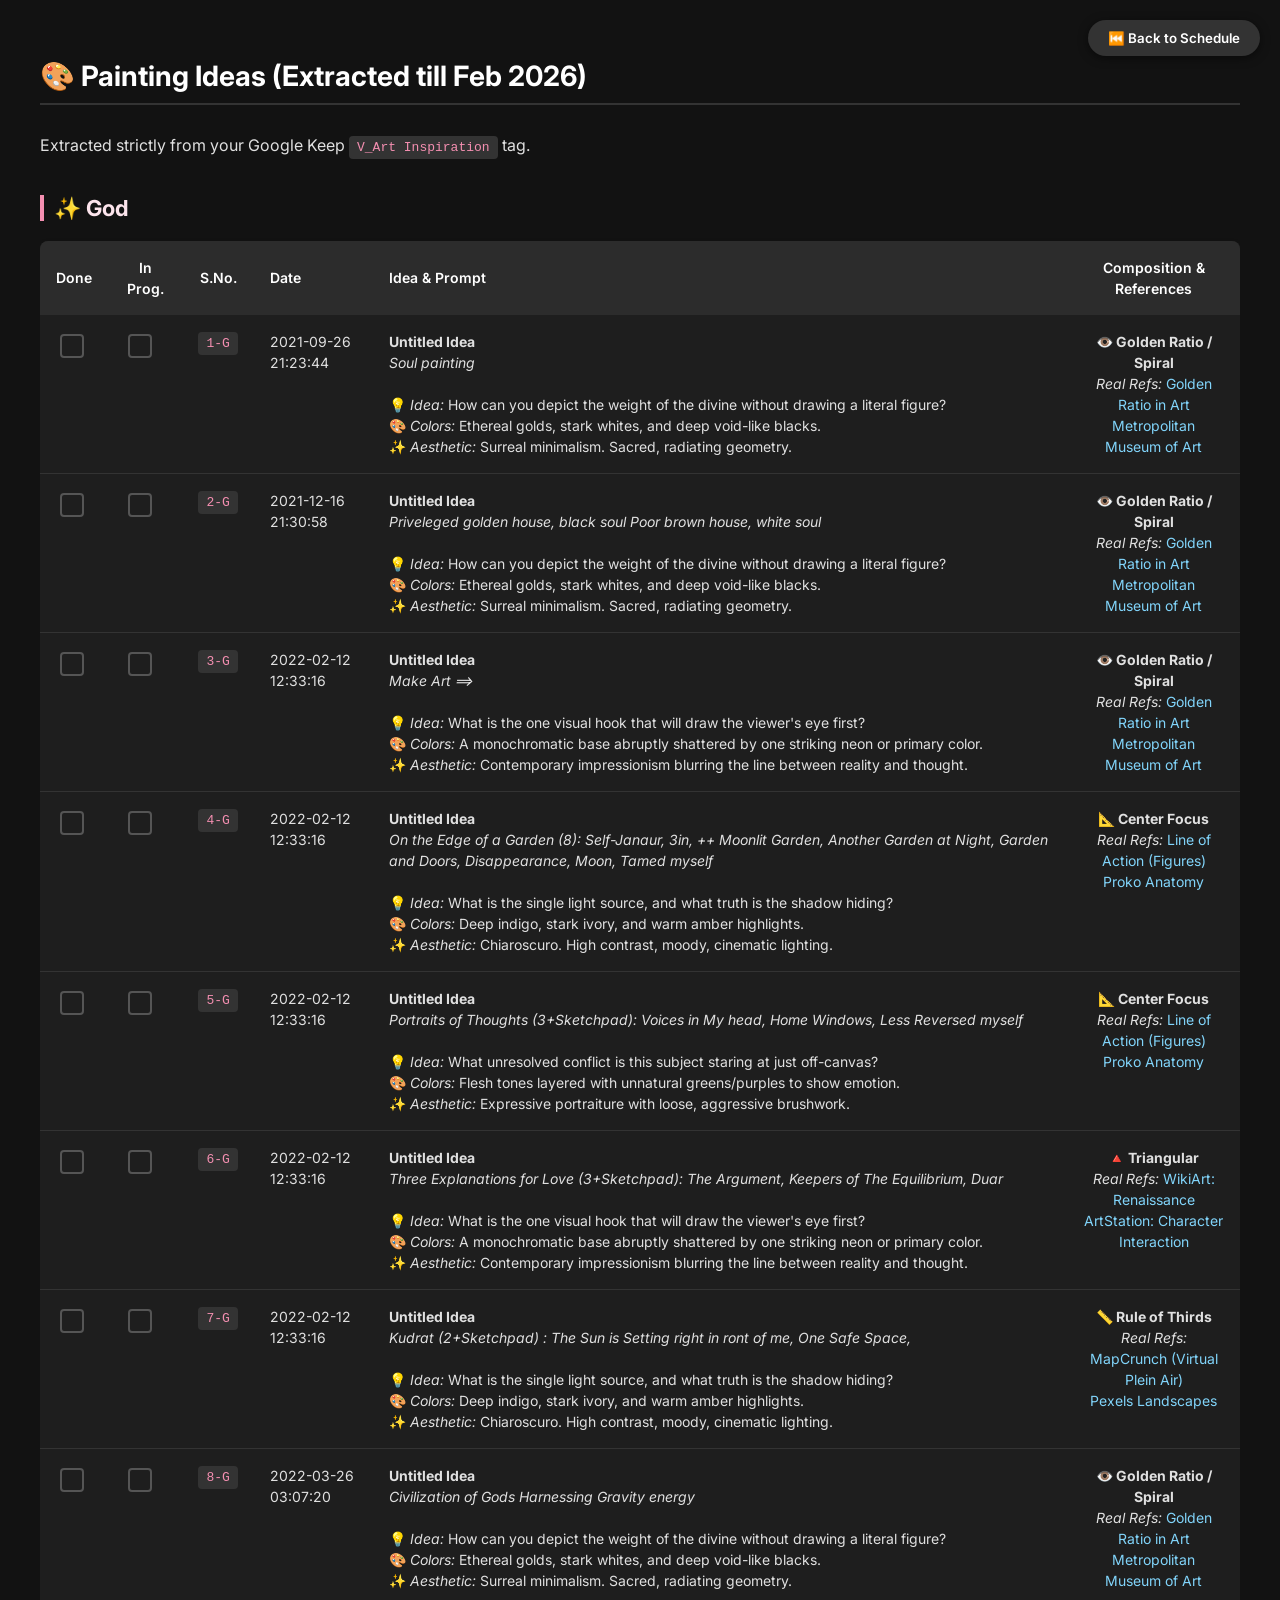
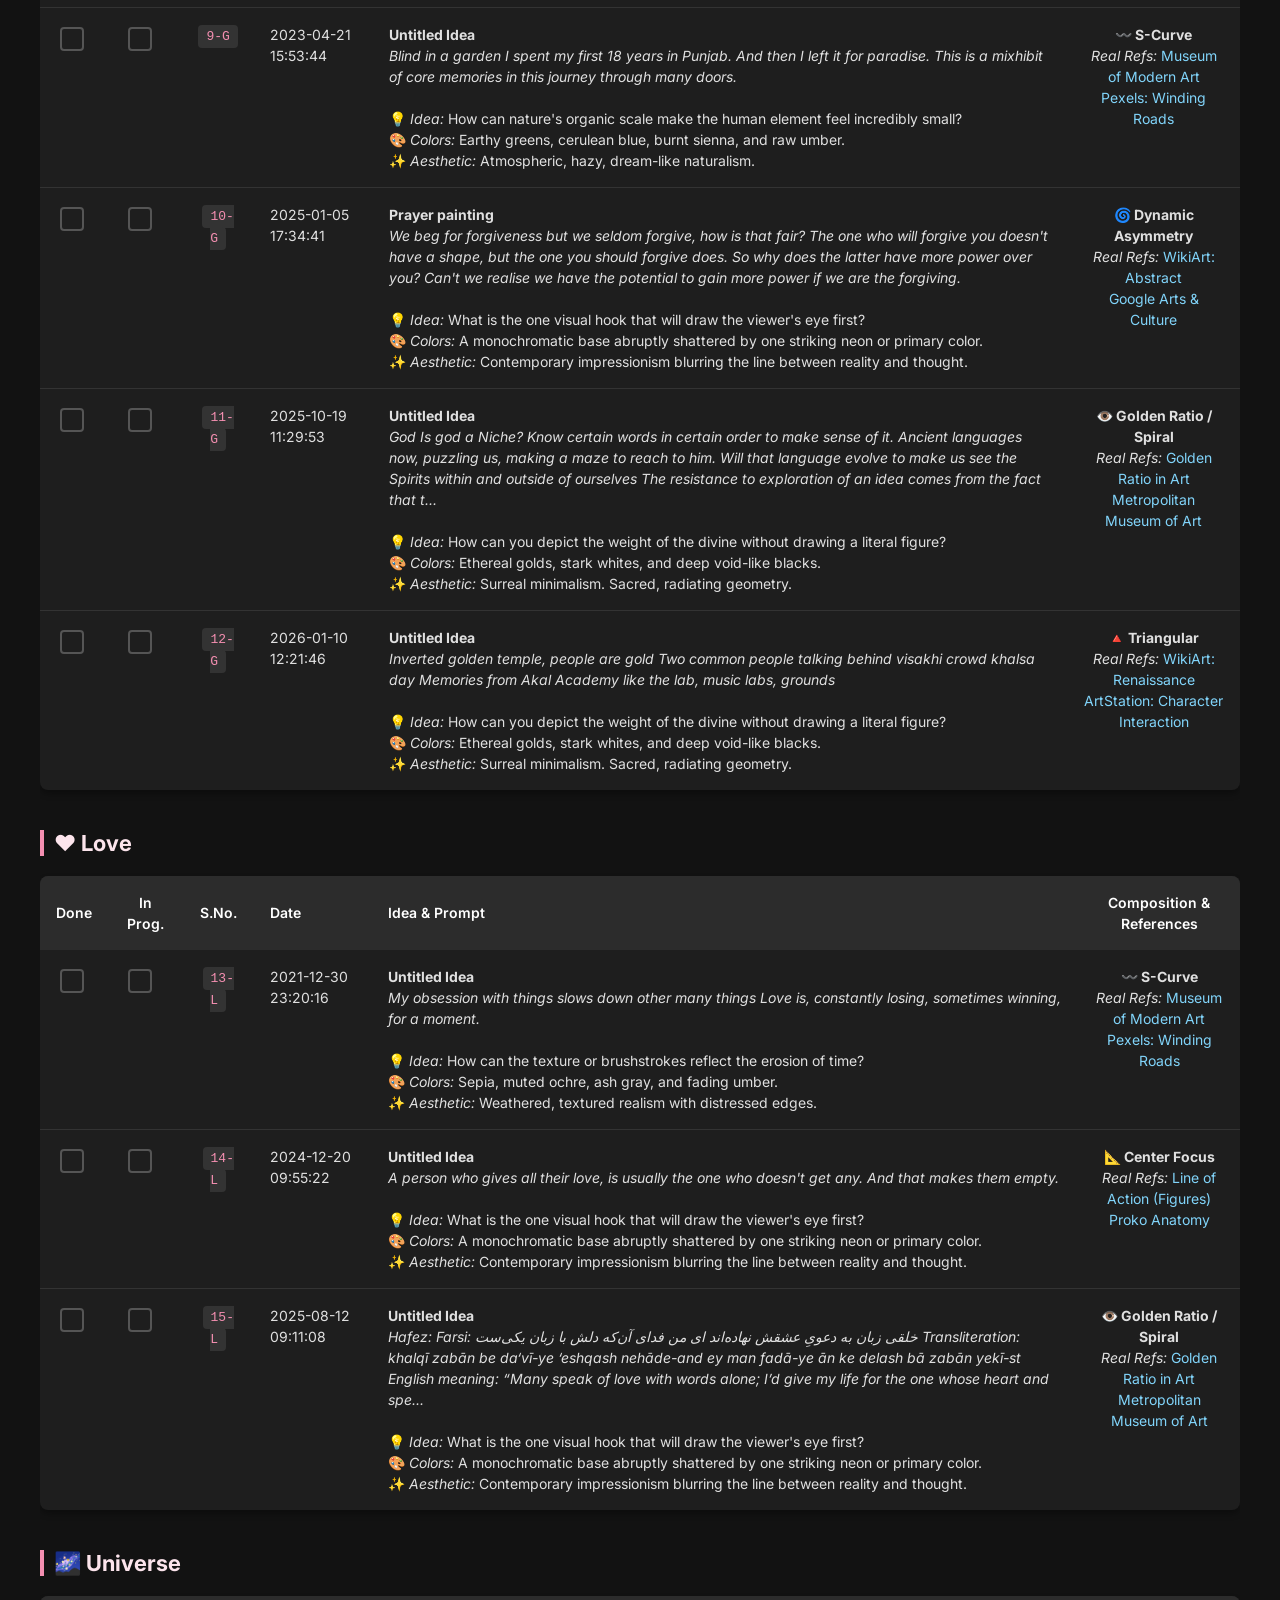
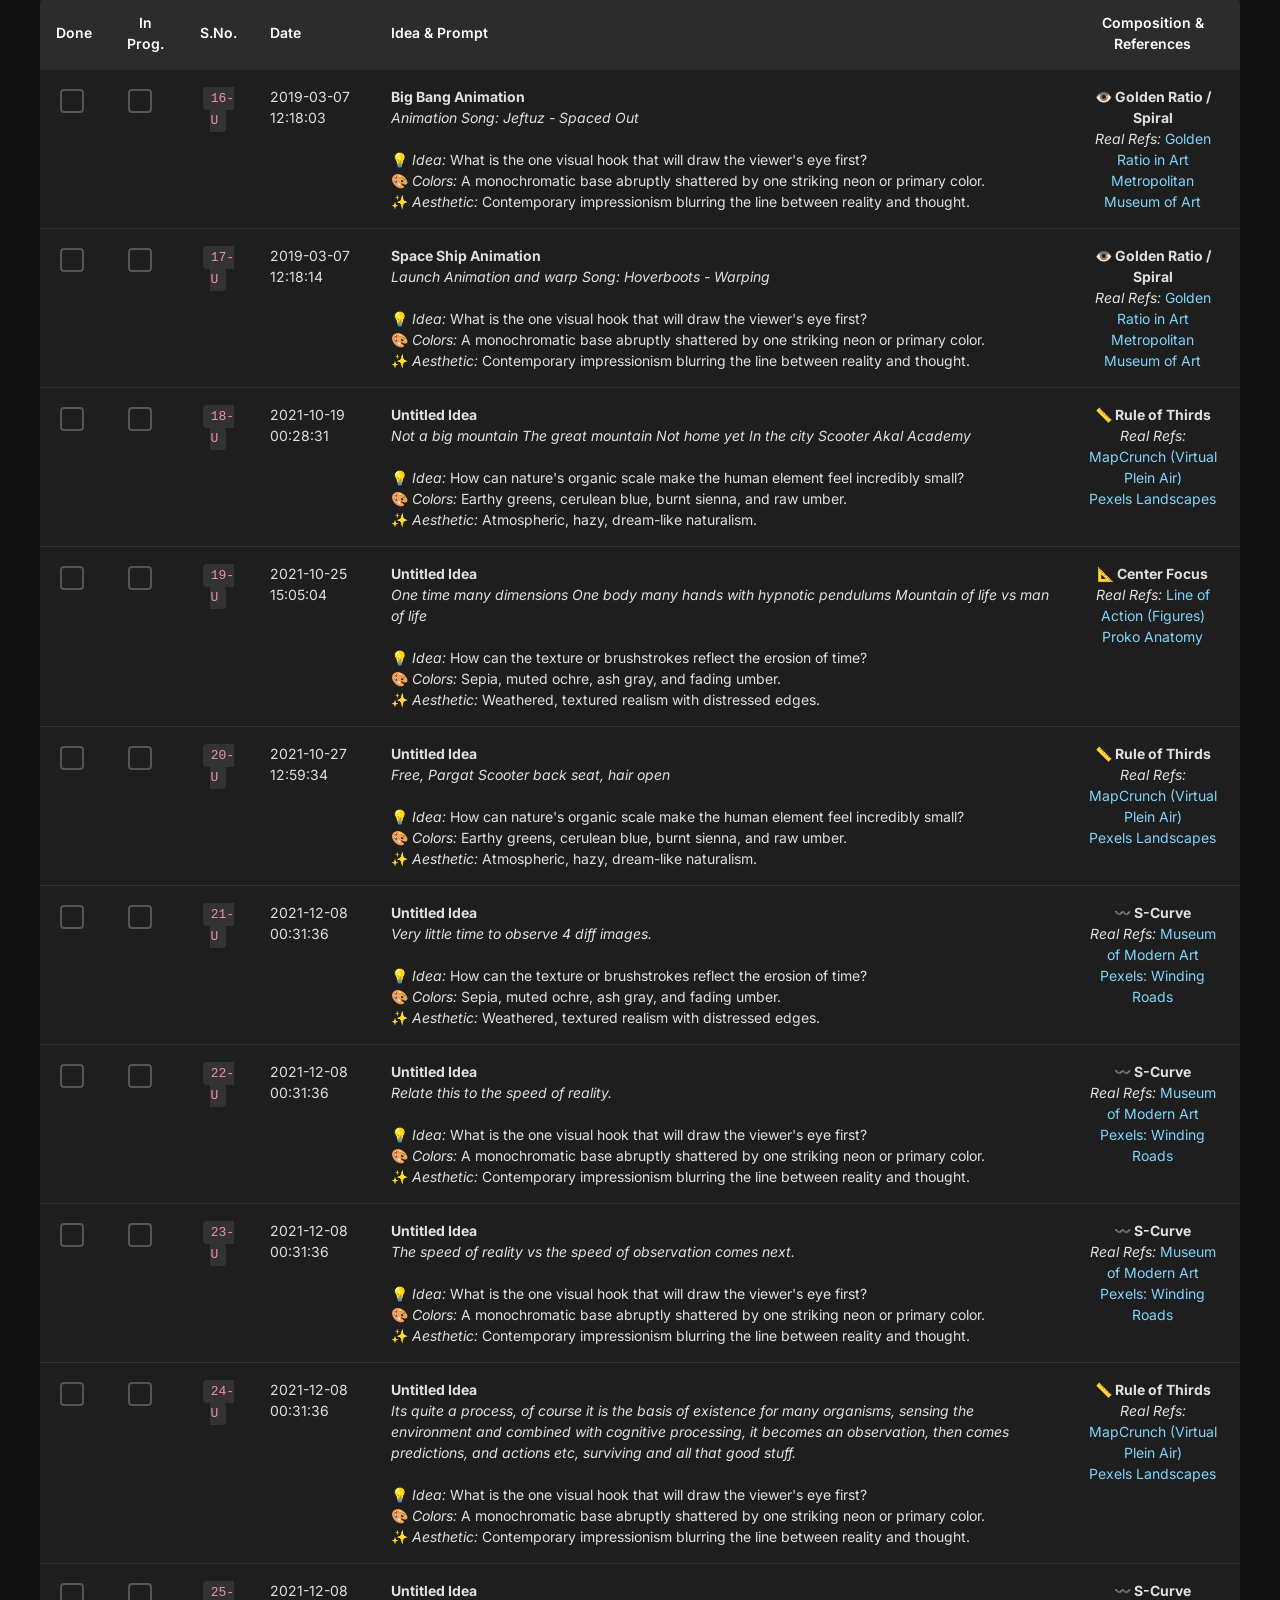
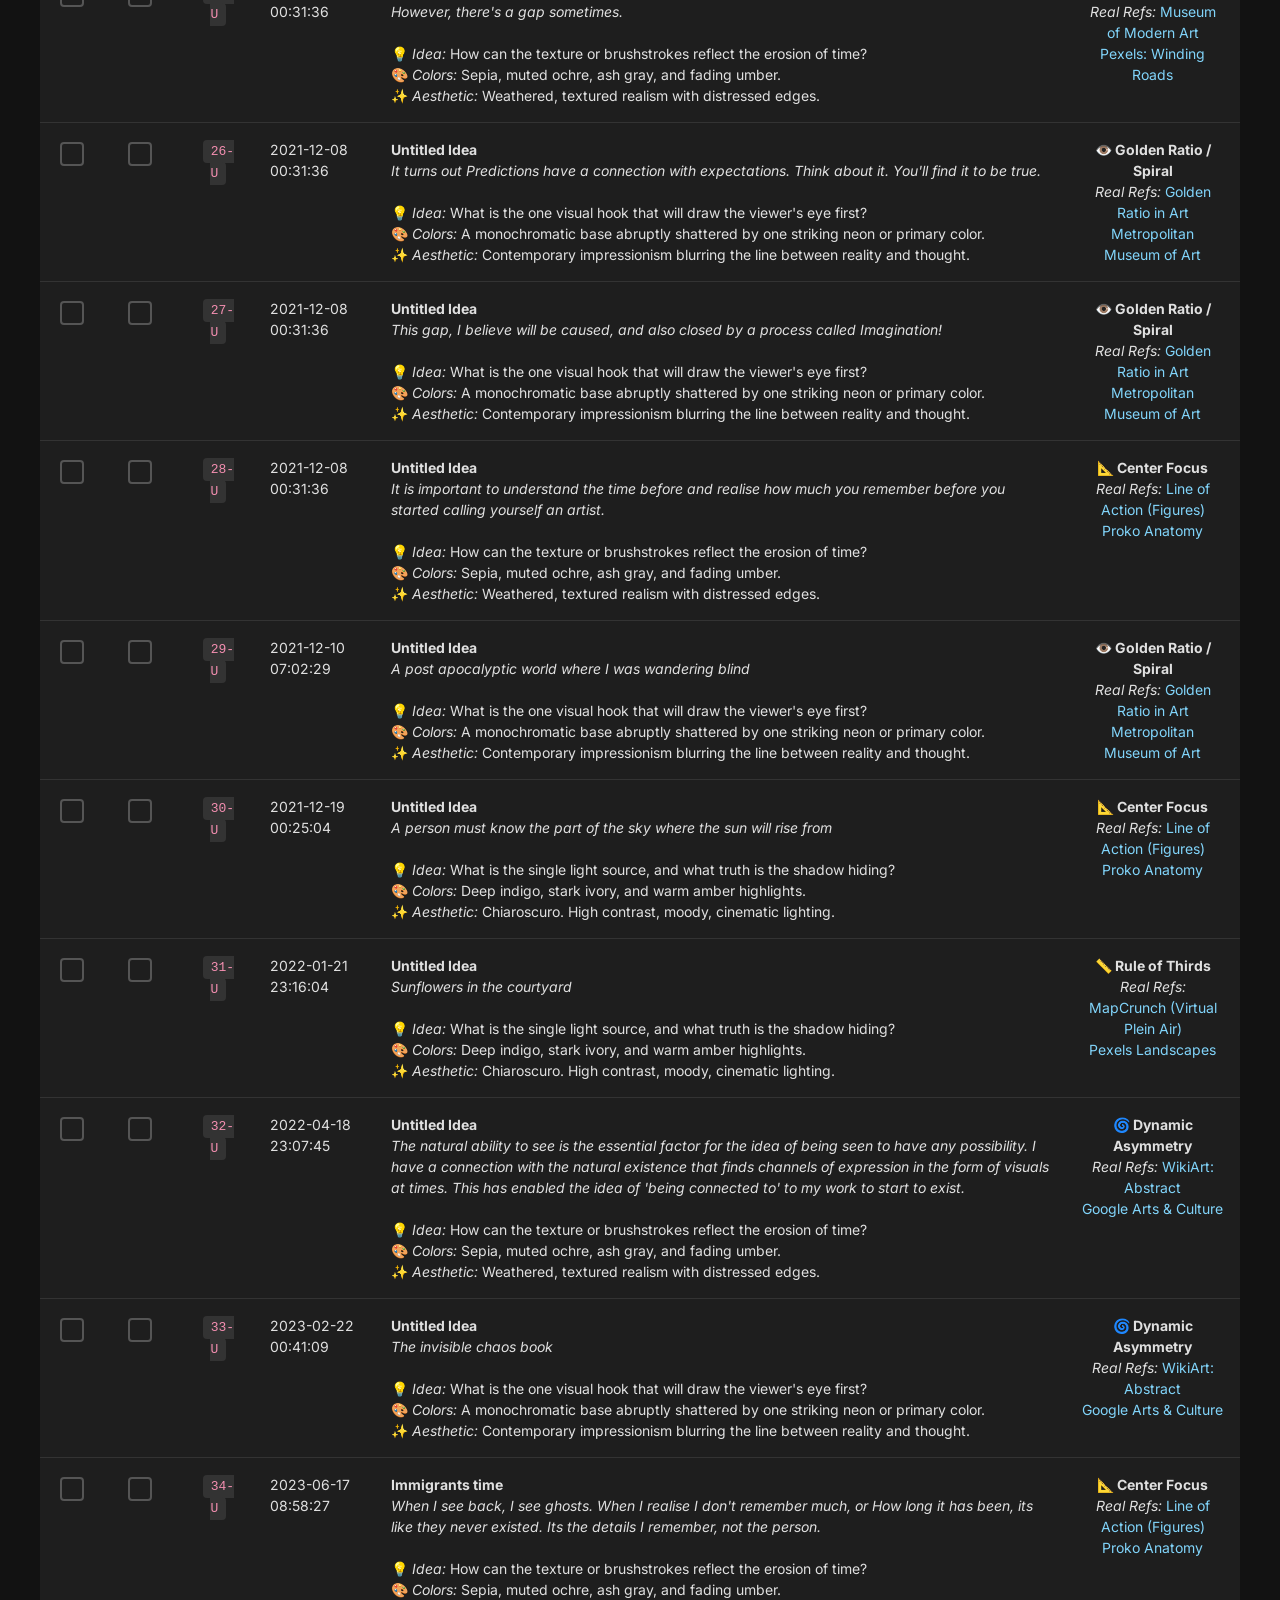
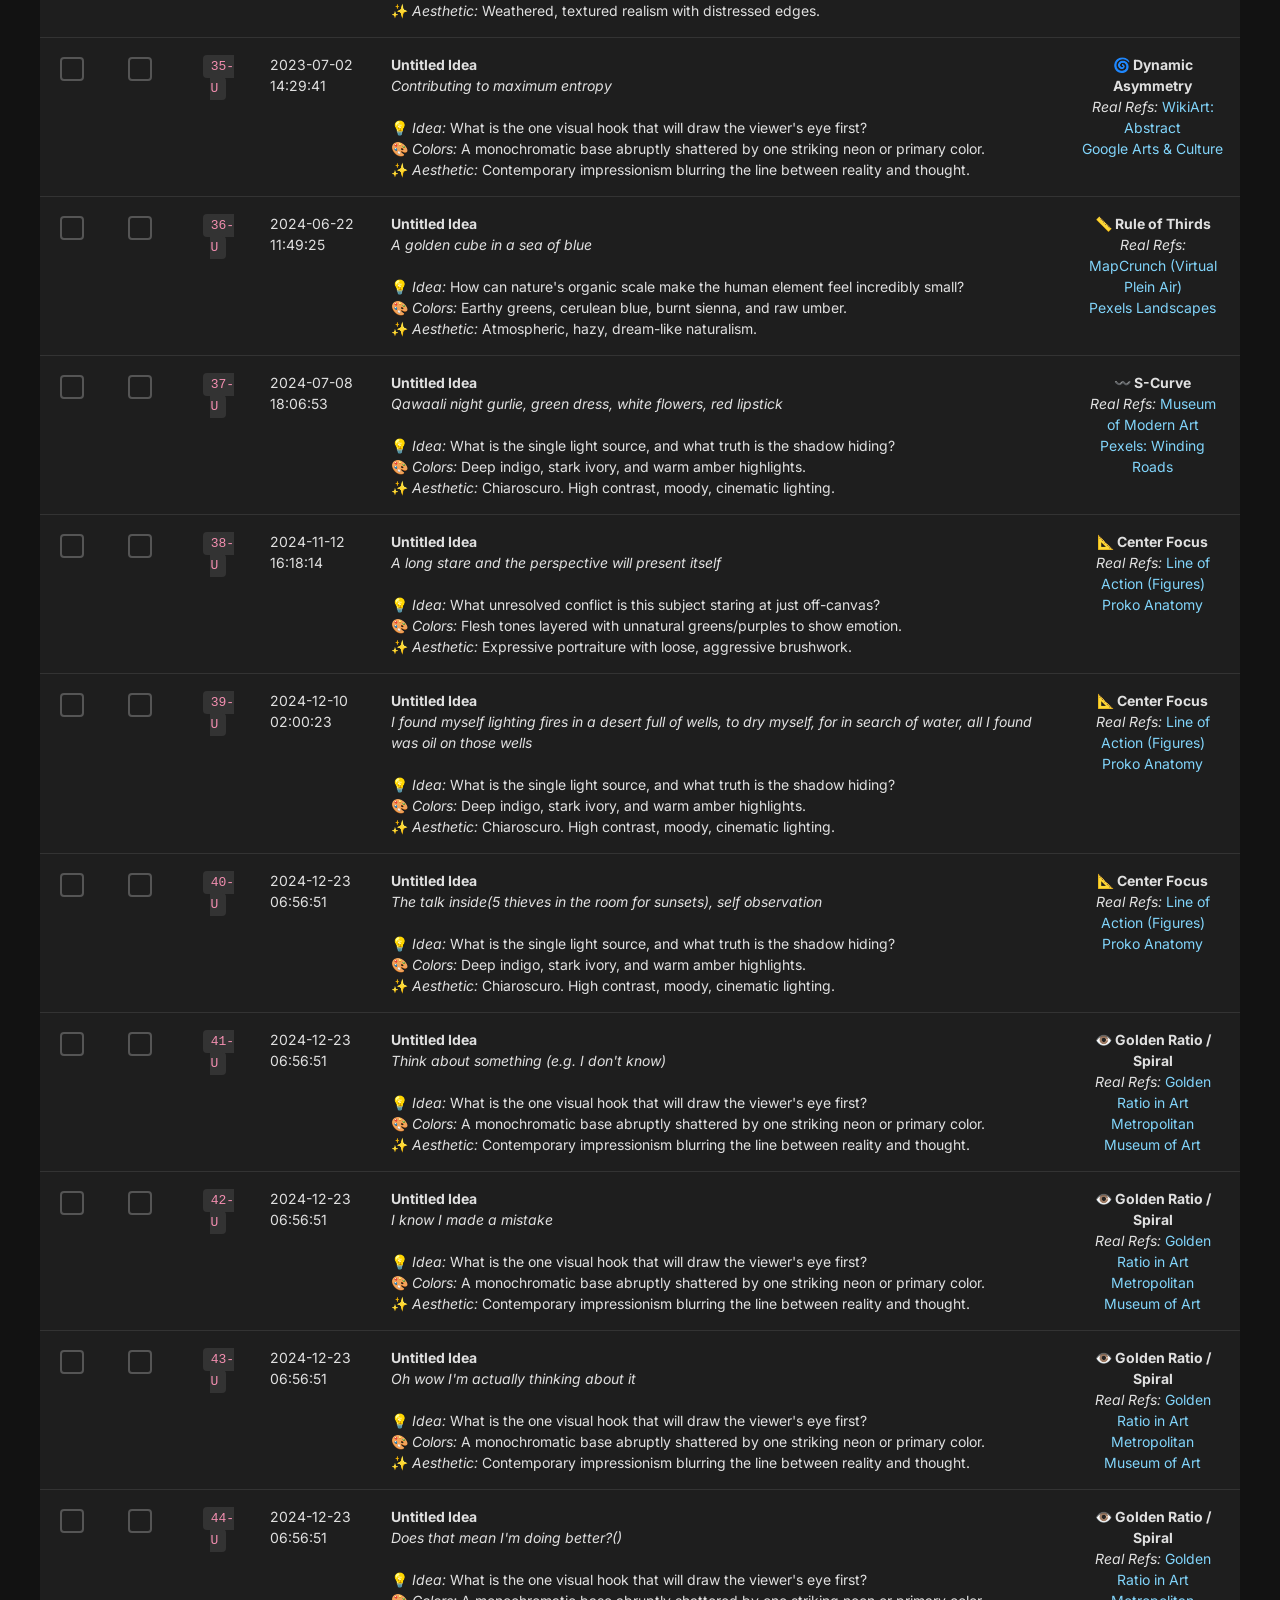
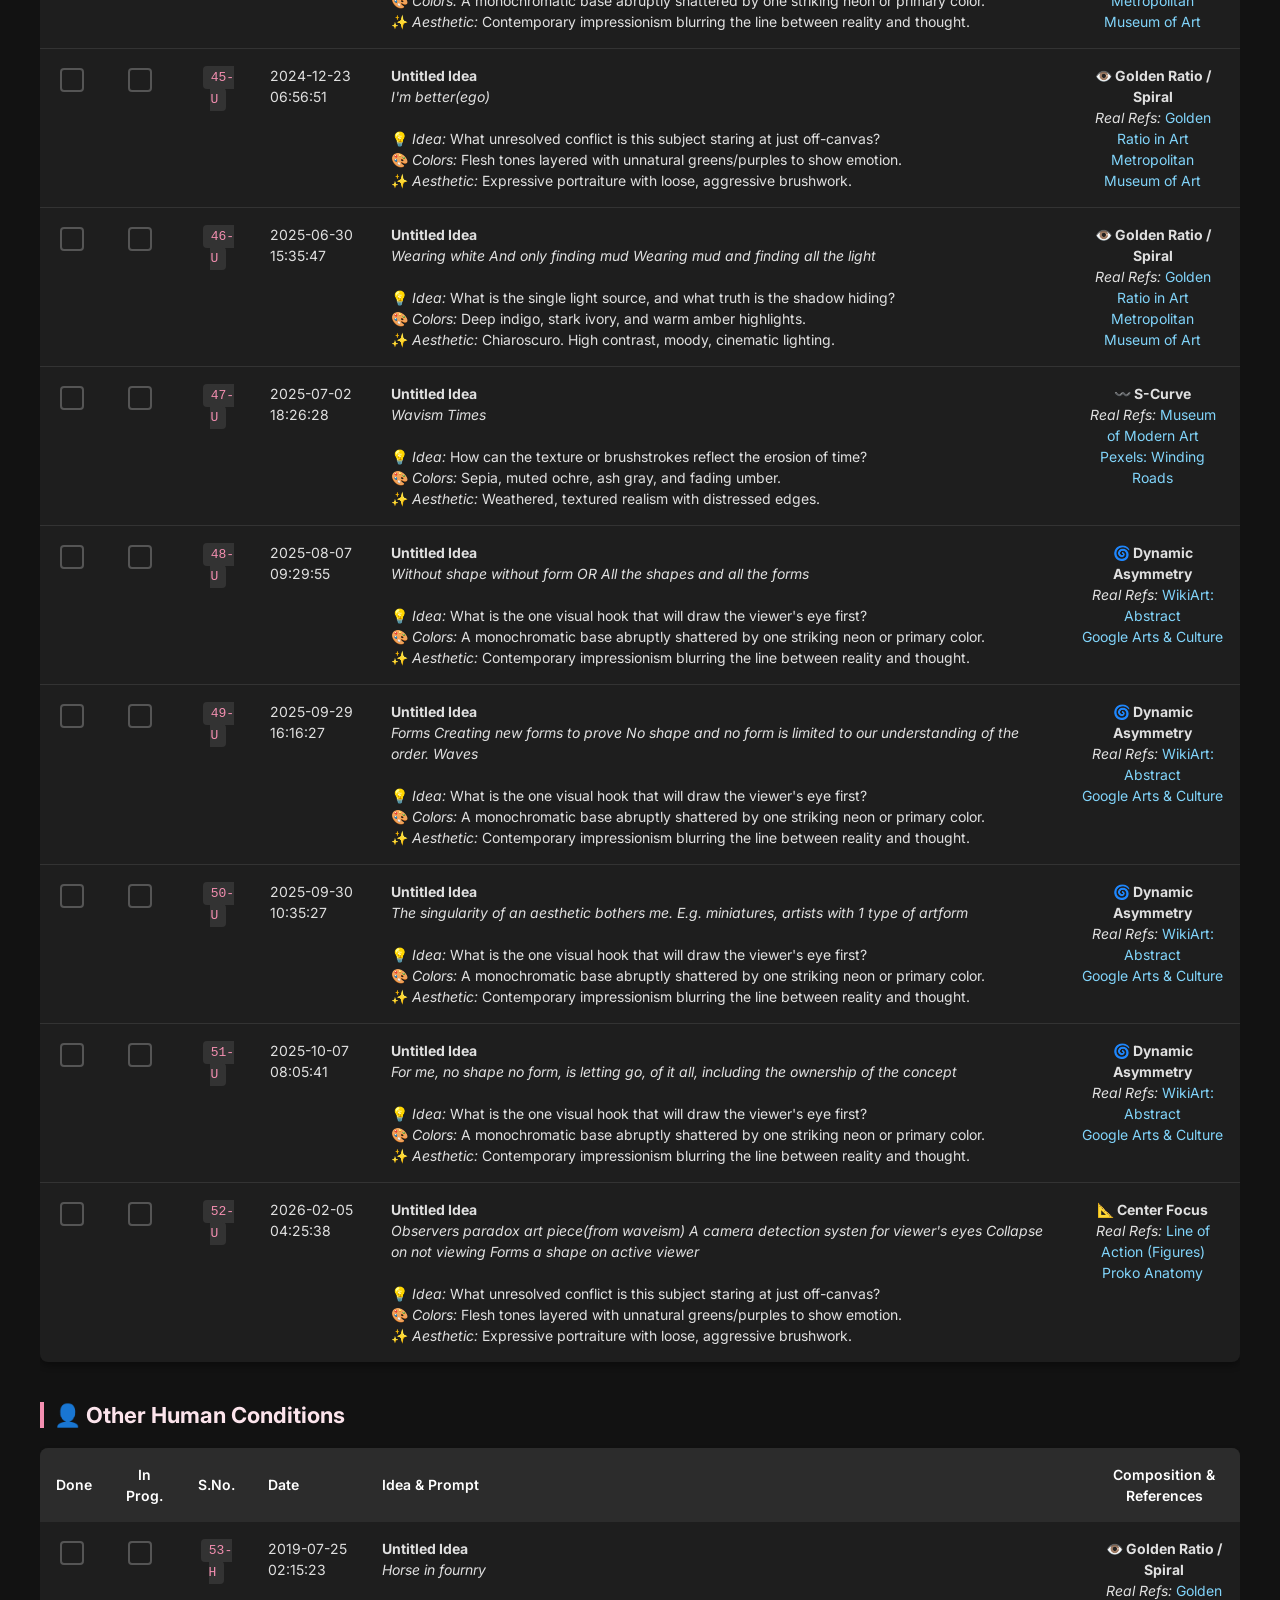
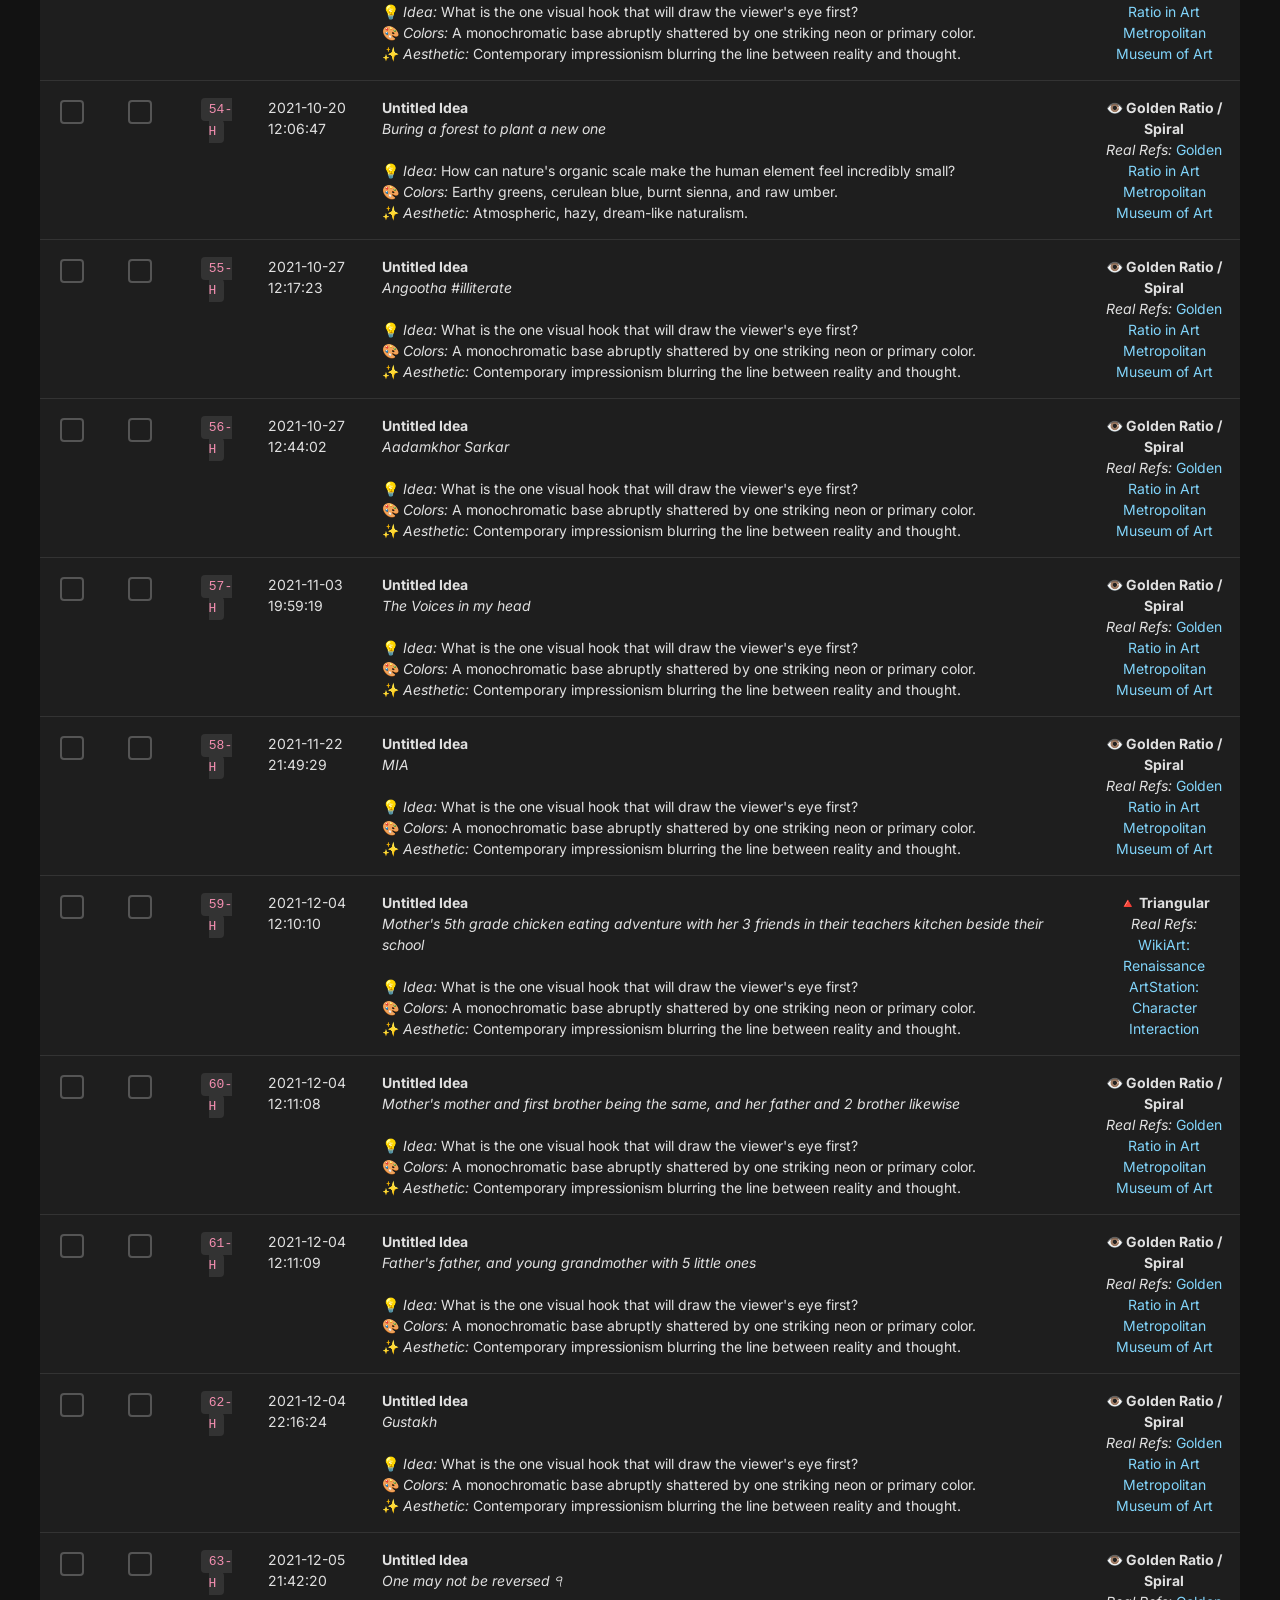
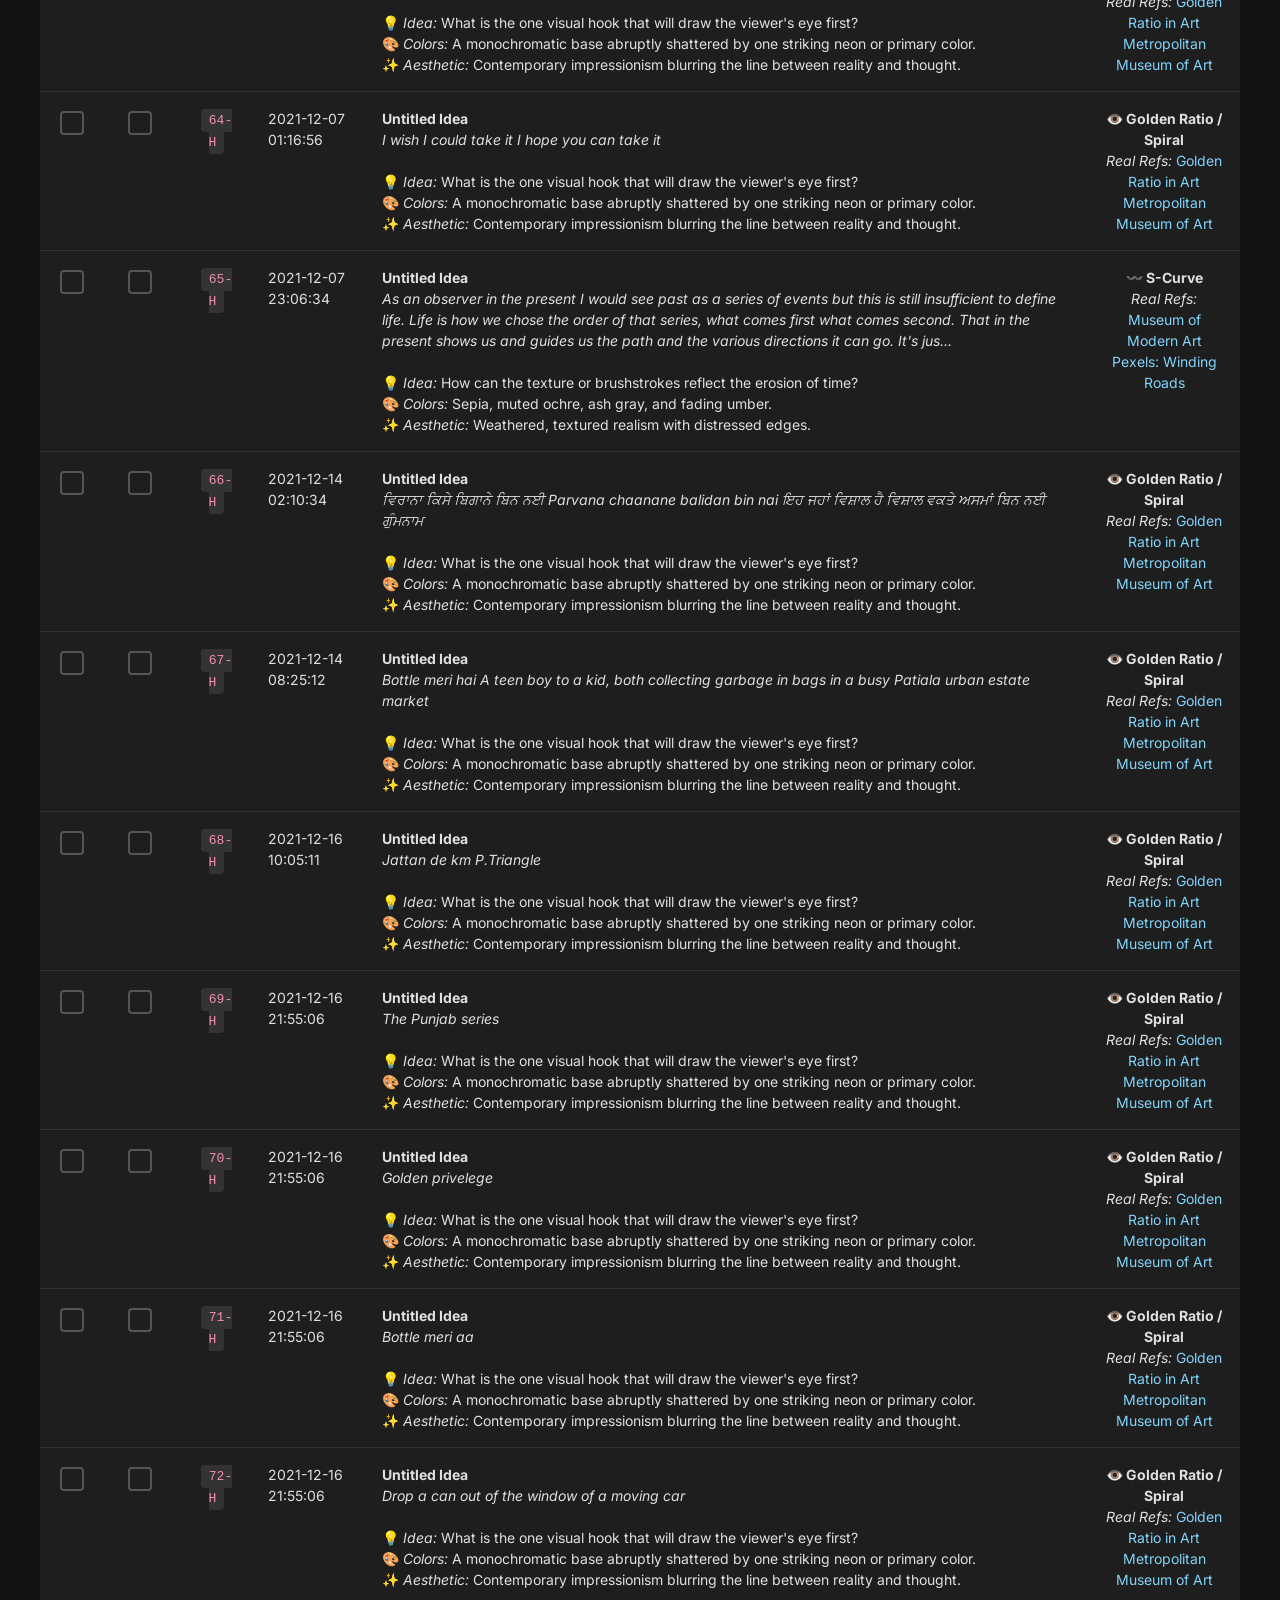
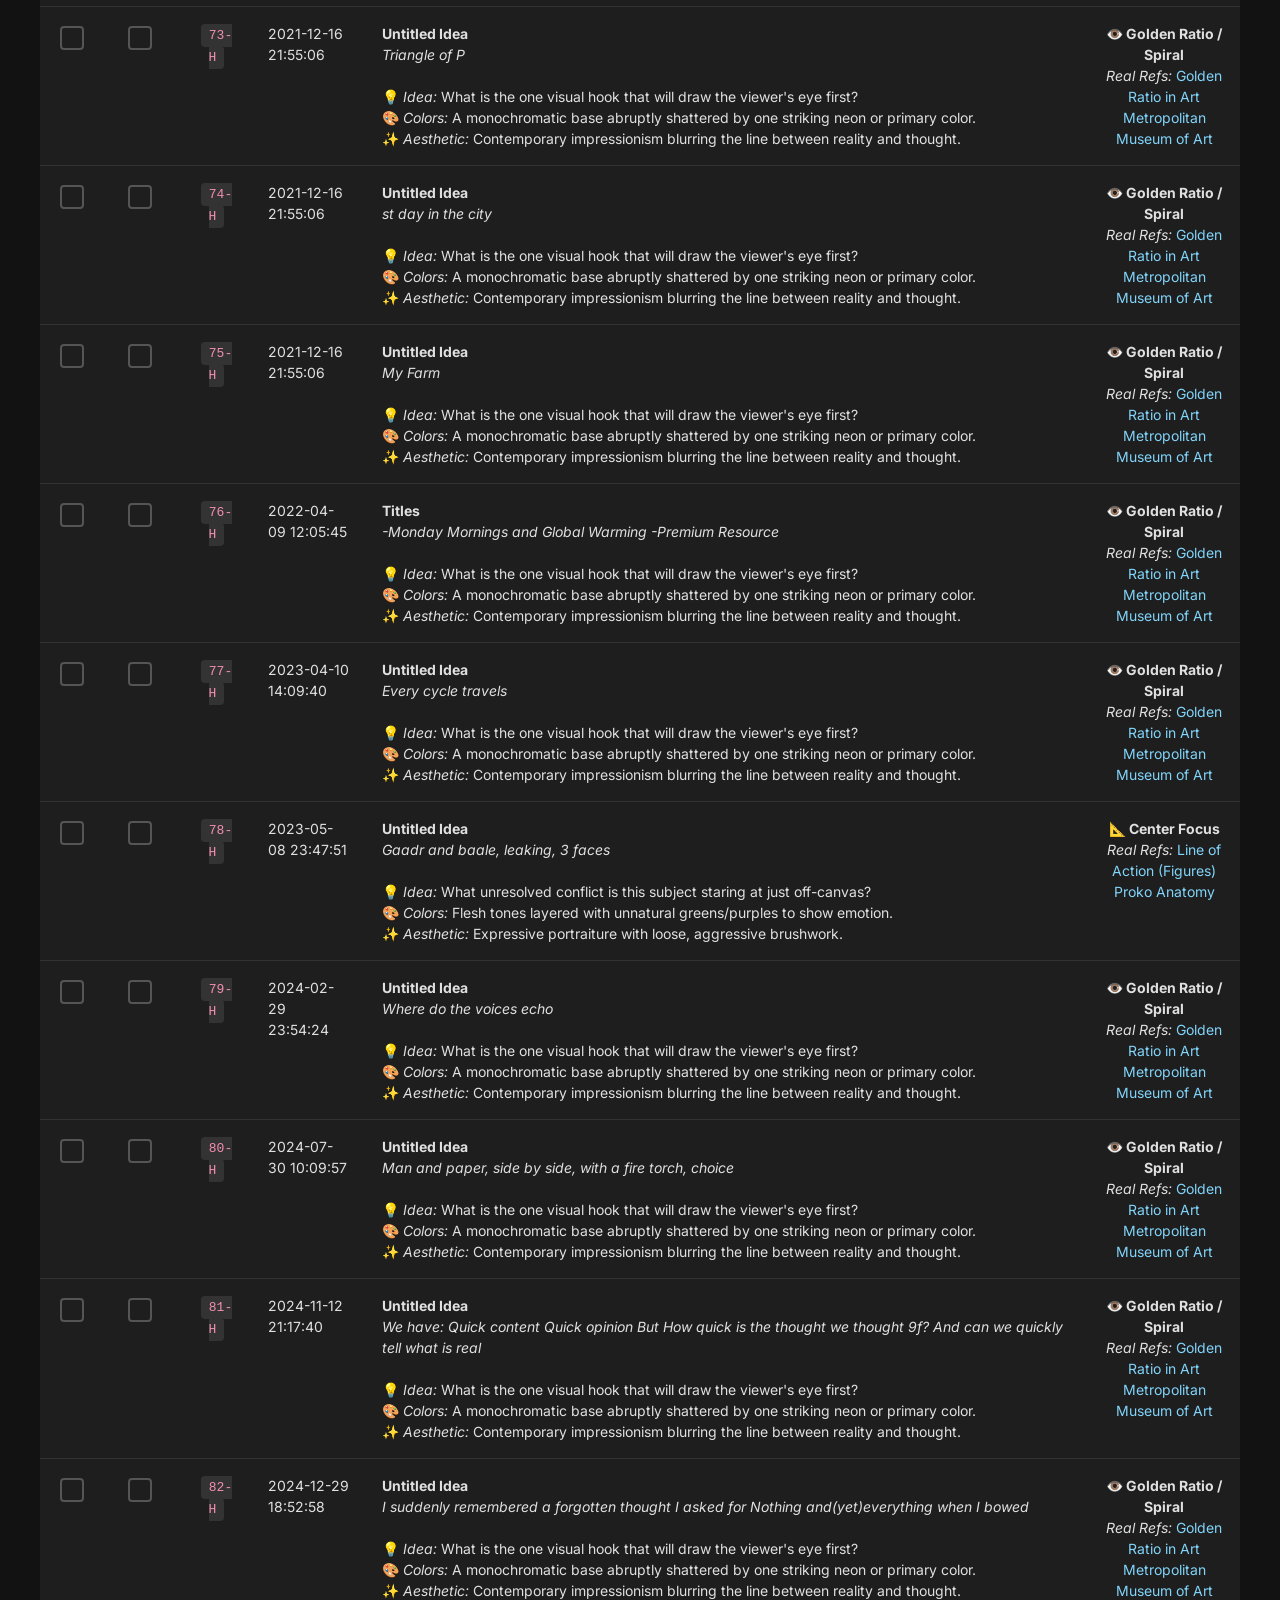
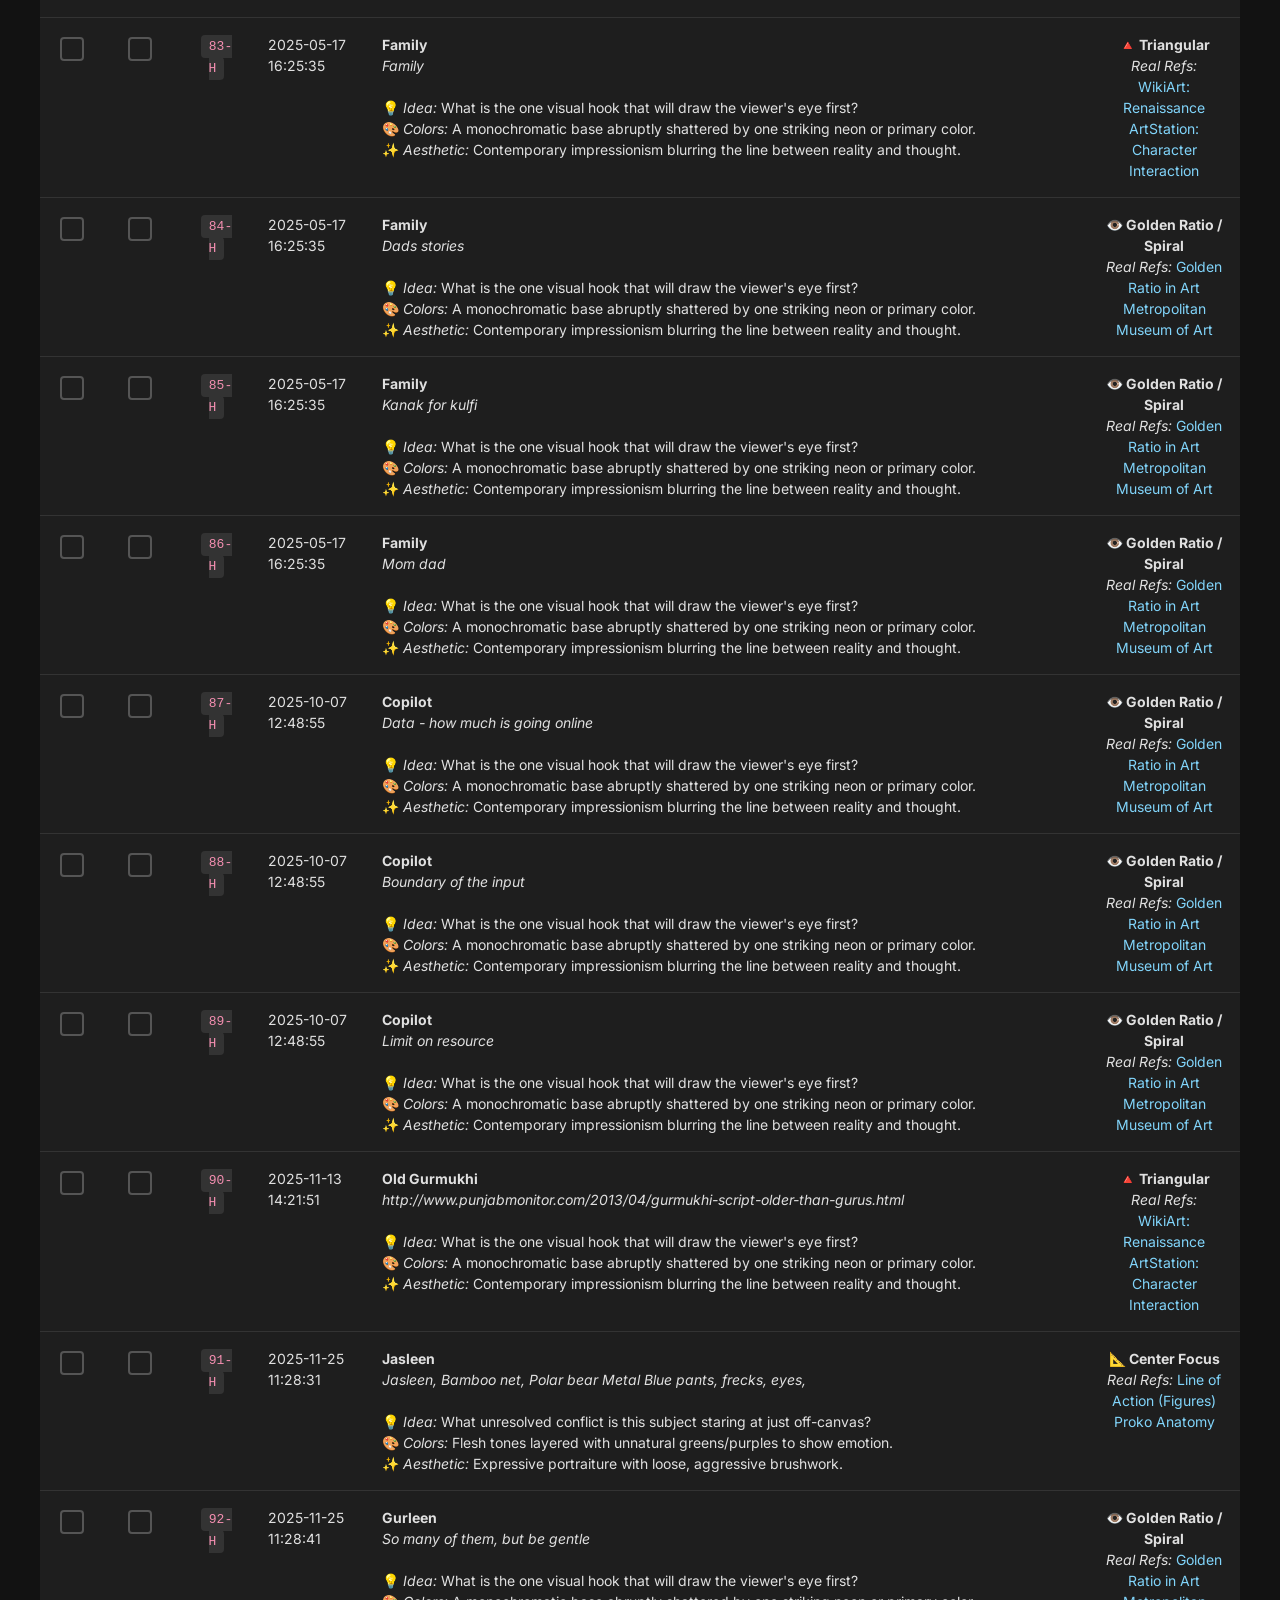
==== commit 652475ff: "Refine activity picker with integrated custom name input, simplify buttons to 'Save', and update wor" ====
--- a/paint_ideas.html
+++ b/paint_ideas.html
@@ -10,9 +10,12 @@
             body {
                 font-family: 'Inter', sans-serif;
                 margin: 0;
-                padding: 40px;
+                padding: 40px 20px;
+                padding-top: calc(20px + env(safe-area-inset-top, 0px));
+                padding-bottom: calc(20px + env(safe-area-inset-bottom, 0px));
                 color: #e0e0e0;
                 background: #121212;
+                -webkit-text-size-adjust: 100%;
             }
             .container {
                 max-width: 1200px;
@@ -80,17 +83,15 @@
                 border-color: #f48fb1;
             }
             input[type="checkbox"]:checked::after {
-                content: '✓';
-                color: #121212;
+                content: '✅';
                 font-size: 16px;
-                font-weight: bold;
             }
             input.prog-cb:checked {
                 background: #ffeb3b;
                 border-color: #ffeb3b;
             }
             input.prog-cb:checked::after {
-                content: '✎';
+                content: '✍️';
             }
             code {
                 background-color: #333;
@@ -124,12 +125,74 @@
             .back-btn:hover {
                 background: #444;
             }
+            .table-container {
+                overflow-x: auto;
+                -webkit-overflow-scrolling: touch;
+                margin: 20px 0;
+                border-radius: 8px;
+            }
+            @media screen and (max-width: 768px) {
+                body {
+                    padding: 10px;
+                    padding-top: 80px;
+                }
+                .back-btn {
+                    top: 10px;
+                    left: 10px;
+                    right: 10px;
+                    width: auto;
+                    border-radius: 8px;
+                    padding: 12px;
+                    text-align: center;
+                    background: rgba(30,30,30,0.95);
+                    backdrop-filter: blur(10px);
+                    -webkit-backdrop-filter: blur(10px);
+                    border: 1px solid rgba(255,255,255,0.1);
+                    font-size: 14px;
+                }
+                table {
+                    min-width: 800px;
+                }
+                th, td {
+                    padding: 10px;
+                    font-size: 12px;
+                }
+                h1 { font-size: 22px; }
+            }
+            /* Cleaned Mobile Styles */
+            @media screen and (max-width: 768px) {
+                body {
+                    padding: 8px;
+                    padding-top: calc(70px + env(safe-area-inset-top, 0px));
+                }
+                .back-btn {
+                    top: 10px;
+                    left: 10px;
+                    right: 10px;
+                    width: auto;
+                    border-radius: 8px;
+                    padding: 12px;
+                    text-align: center;
+                    background: rgba(30,30,30,0.95);
+                    backdrop-filter: blur(10px);
+                    -webkit-backdrop-filter: blur(10px);
+                    border: 1px solid rgba(255,255,255,0.1);
+                }
+                table {
+                    min-width: 850px; /* Force minimum width to maintain table structure */
+                    font-size: 11px;
+                }
+                table th, table td {
+                    padding: 8px;
+                }
+            }
         </style>
     </head>
     <body>
-        <button class="back-btn" onclick="window.location.href='index.html'">← Back to Schedule</button>
+        <button class="back-btn" onclick="window.location.href='index.html'">⏮️ Back to Schedule</button>
         <div class="container">
-            <h1>🎨 Painting Ideas (Extracted till Feb 2026)</h1>
+            <div class="table-container">
+                <h1>🎨 Painting Ideas (Extracted till Feb 2026)</h1>
 <p>Extracted strictly from your Google Keep <code>V_Art Inspiration</code> tag.</p>
 <h2>✨ God</h2>
 <table>
@@ -1022,6 +1085,7 @@
 </tr>
 </tbody>
 </table>
+            </div>
         </div>
         
         <script>
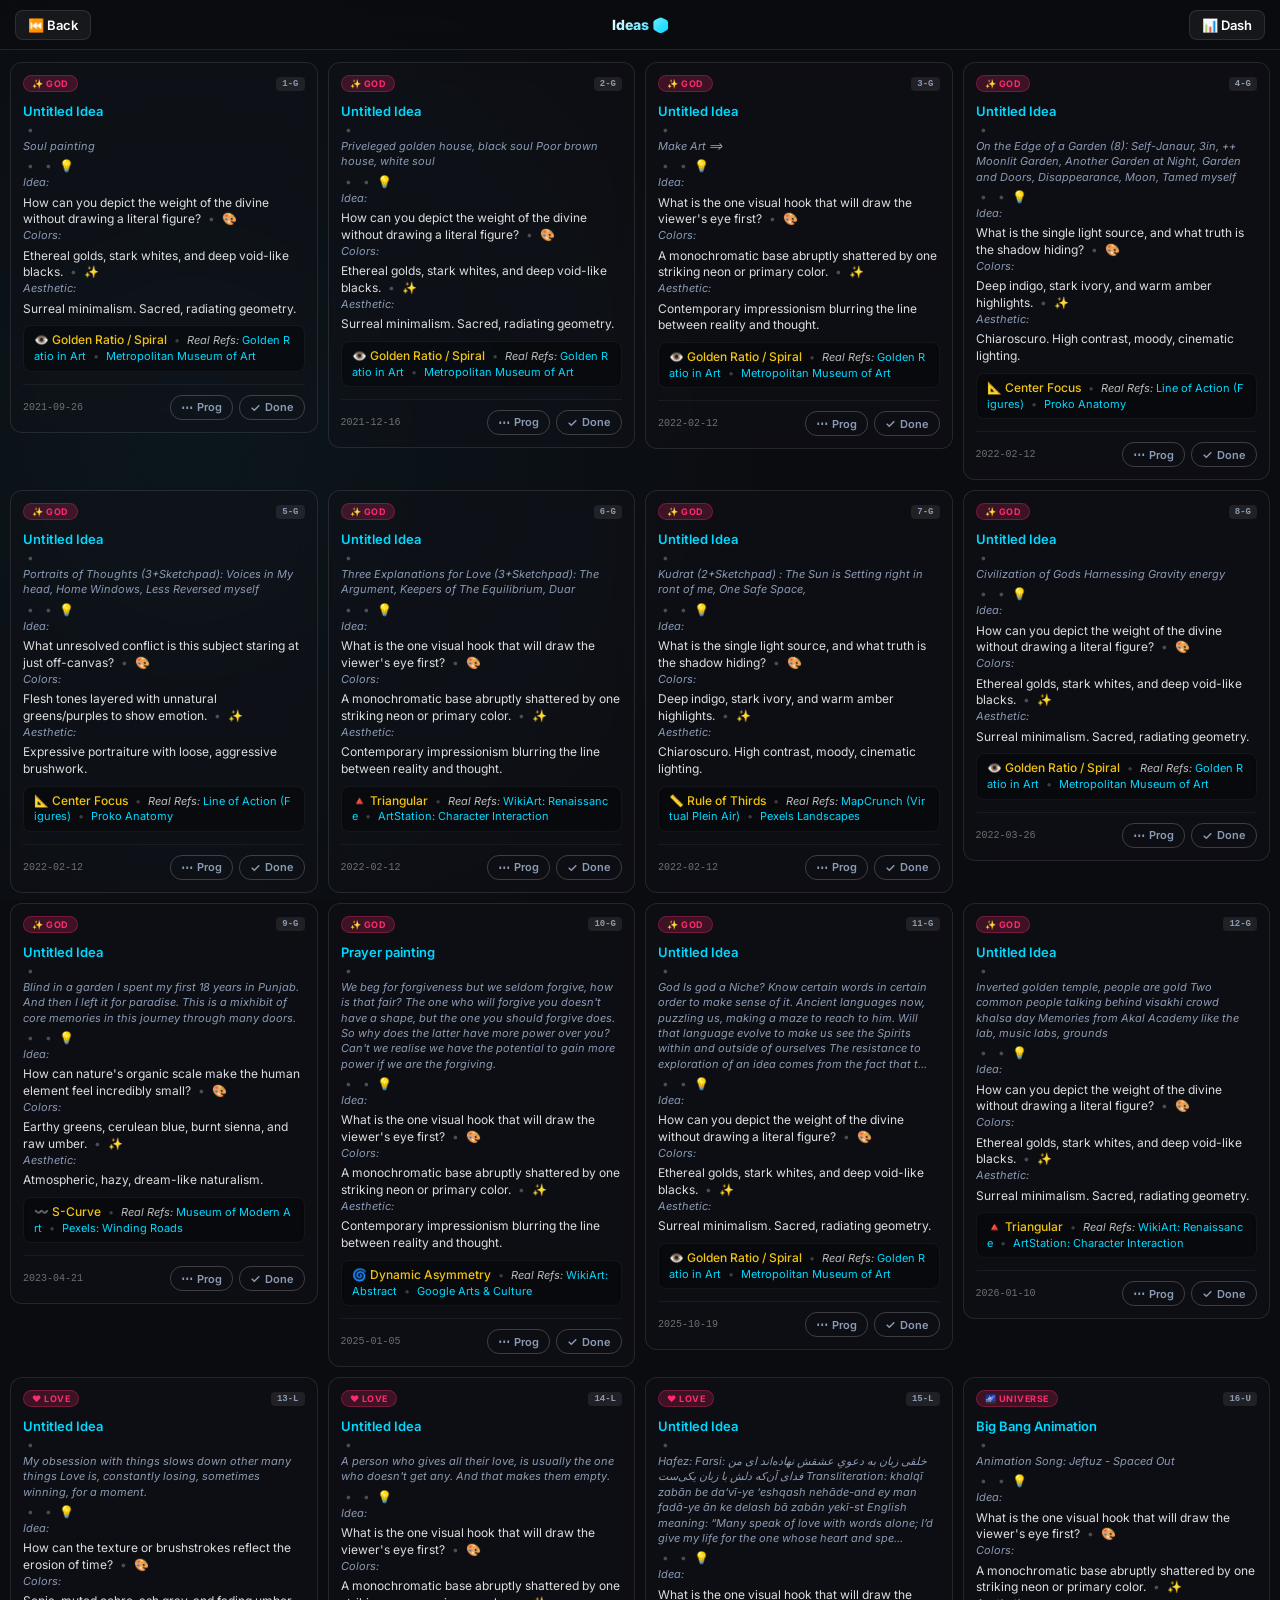
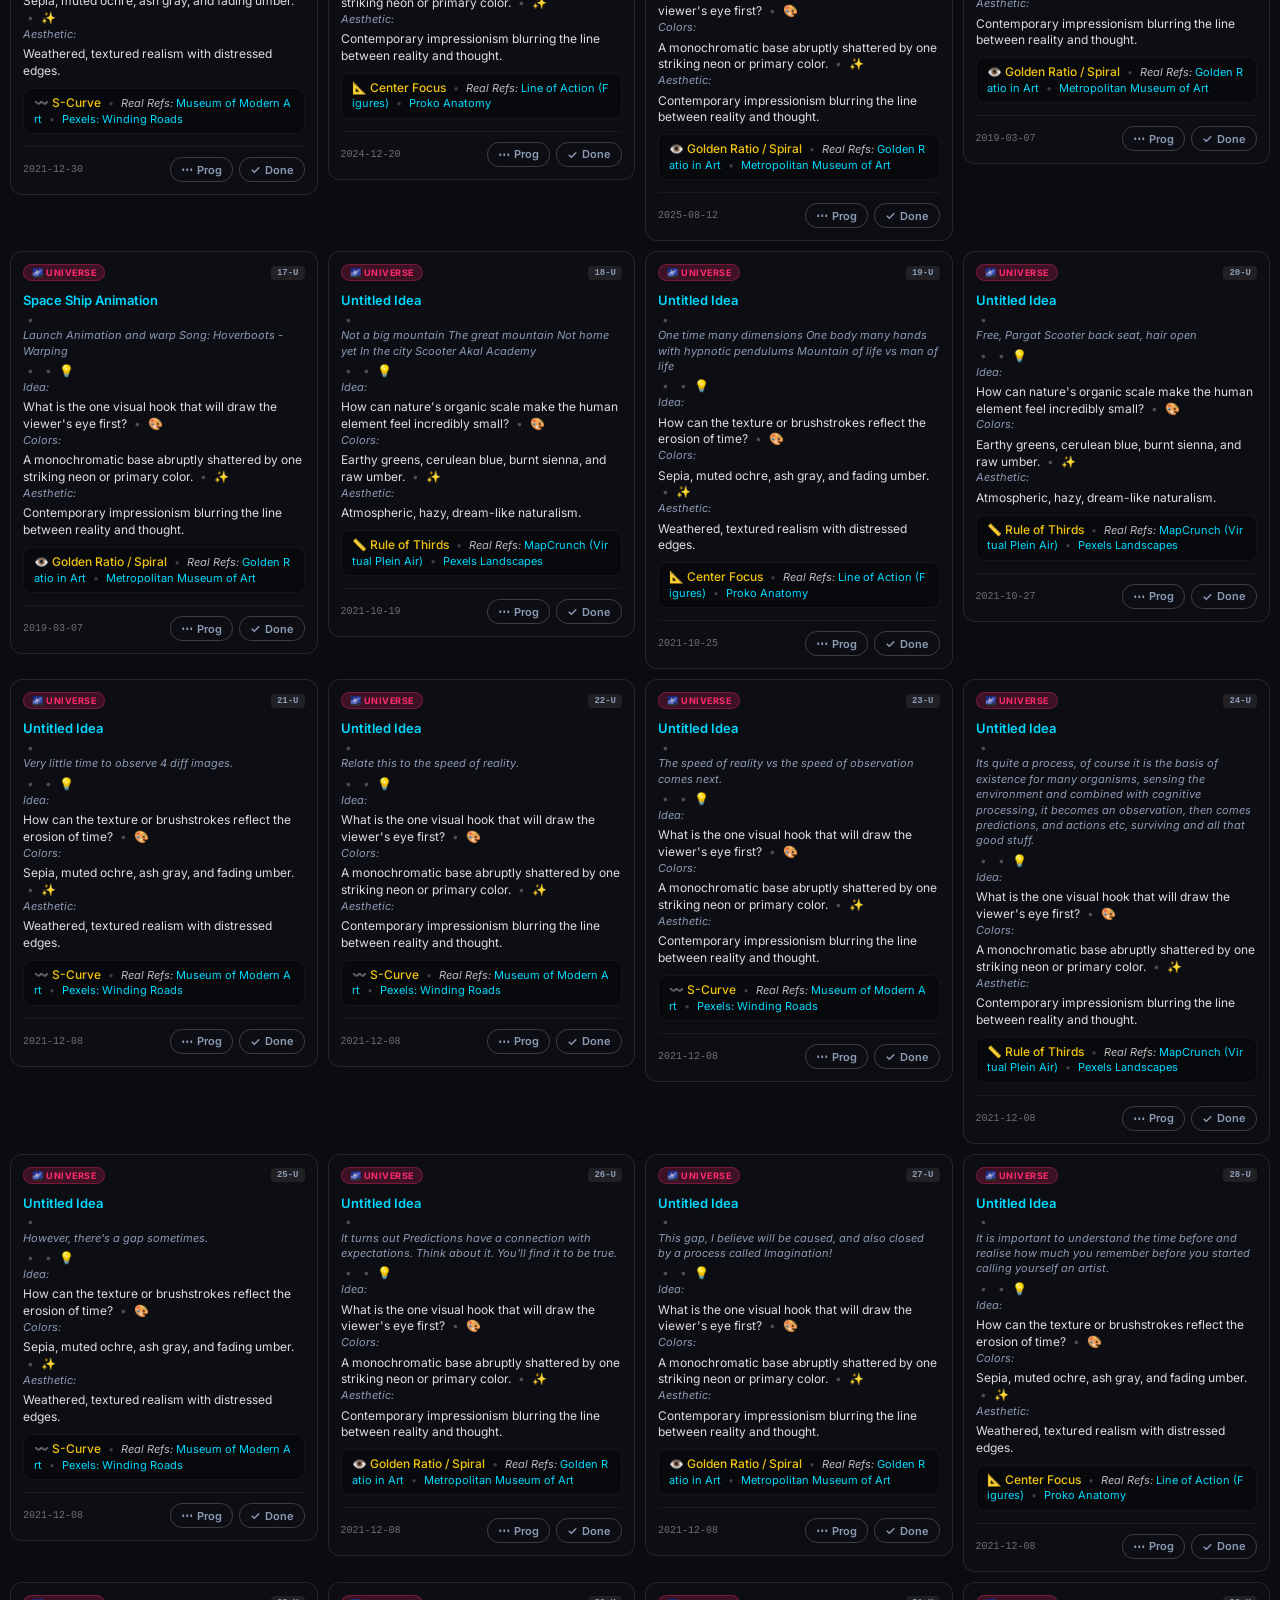
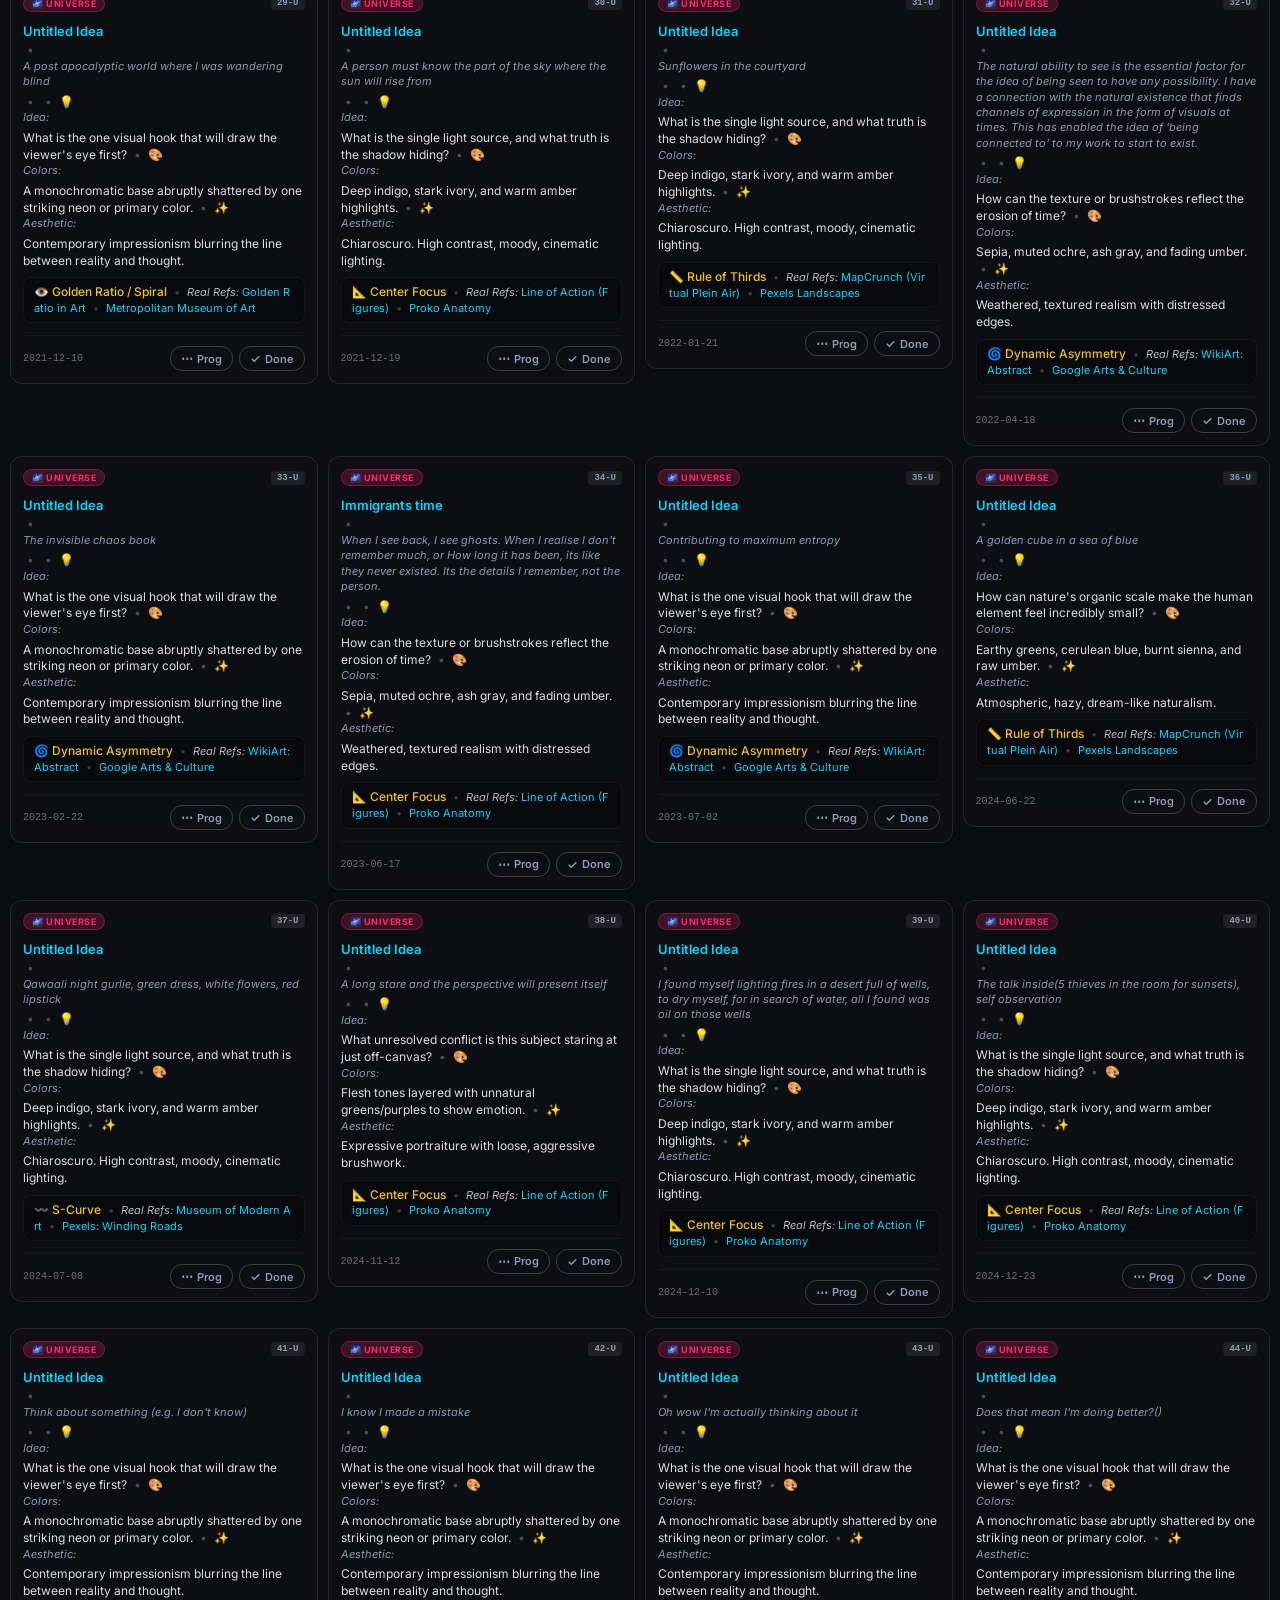
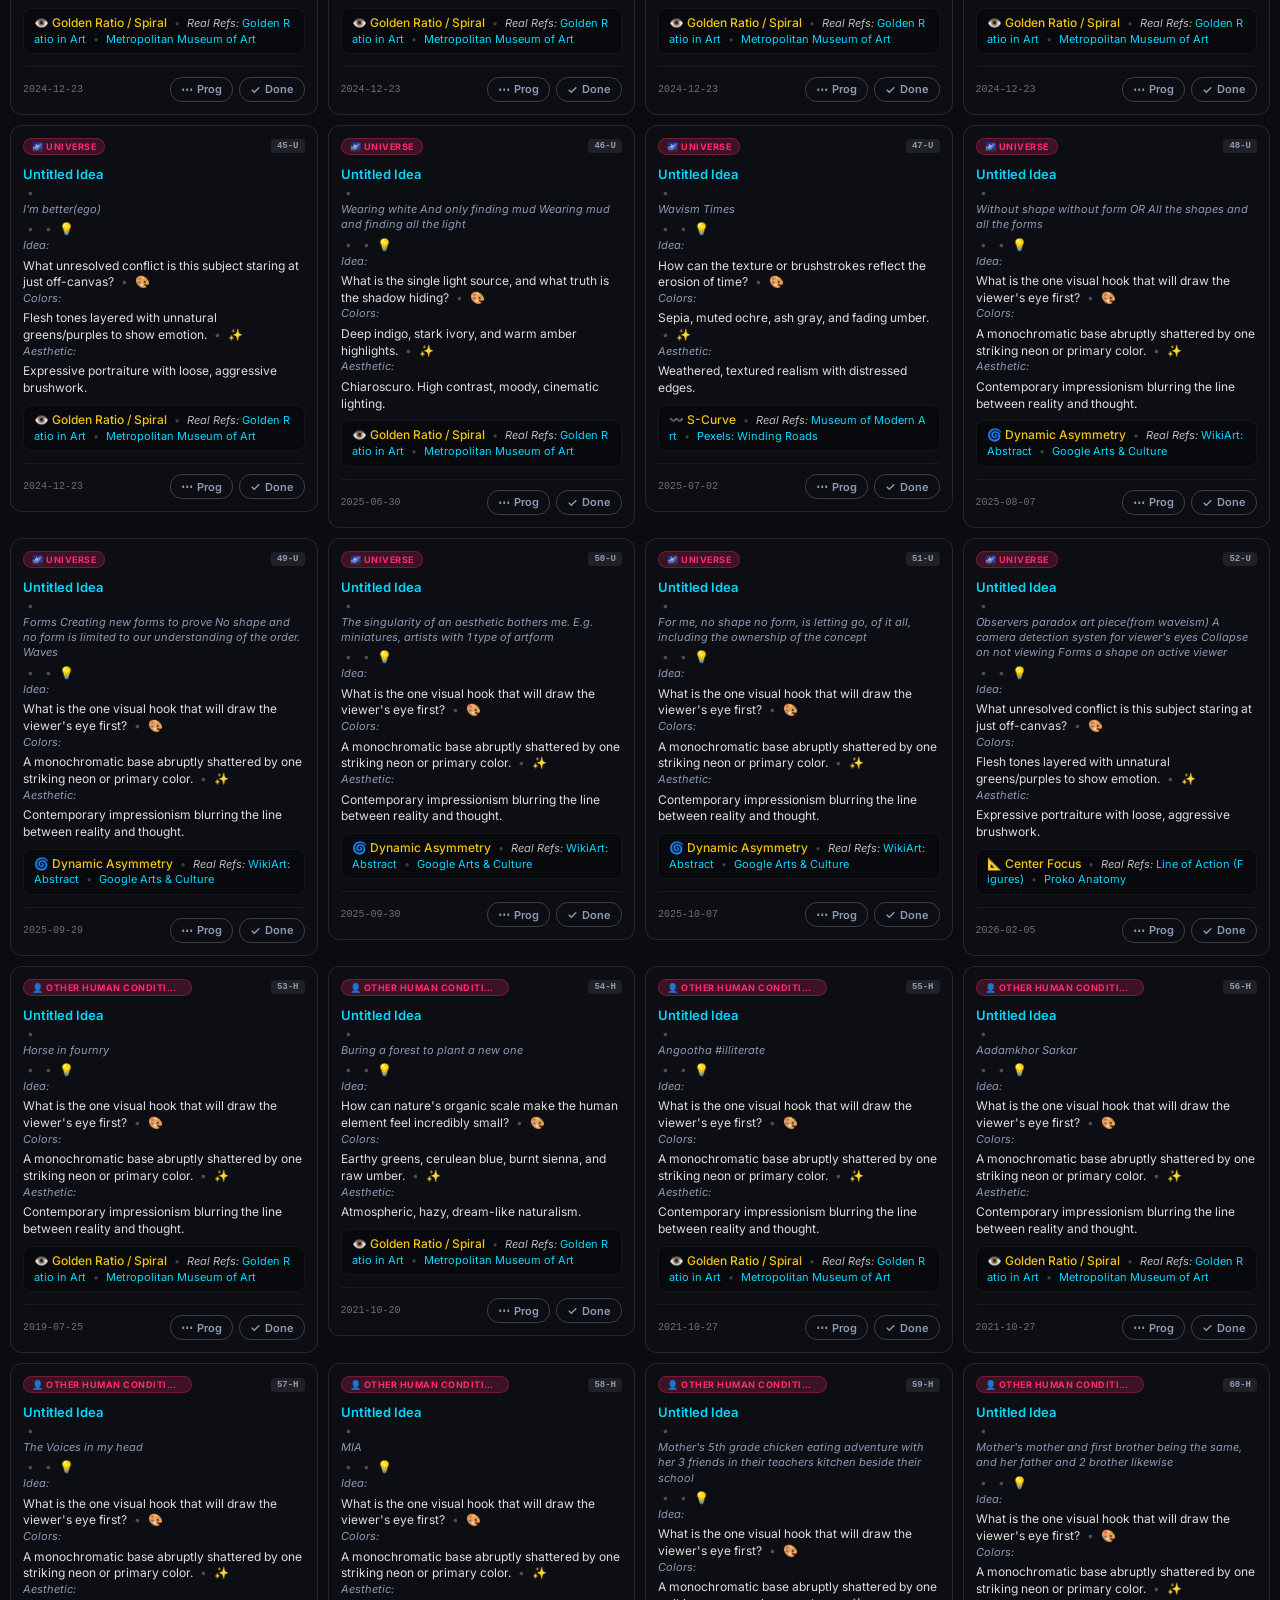
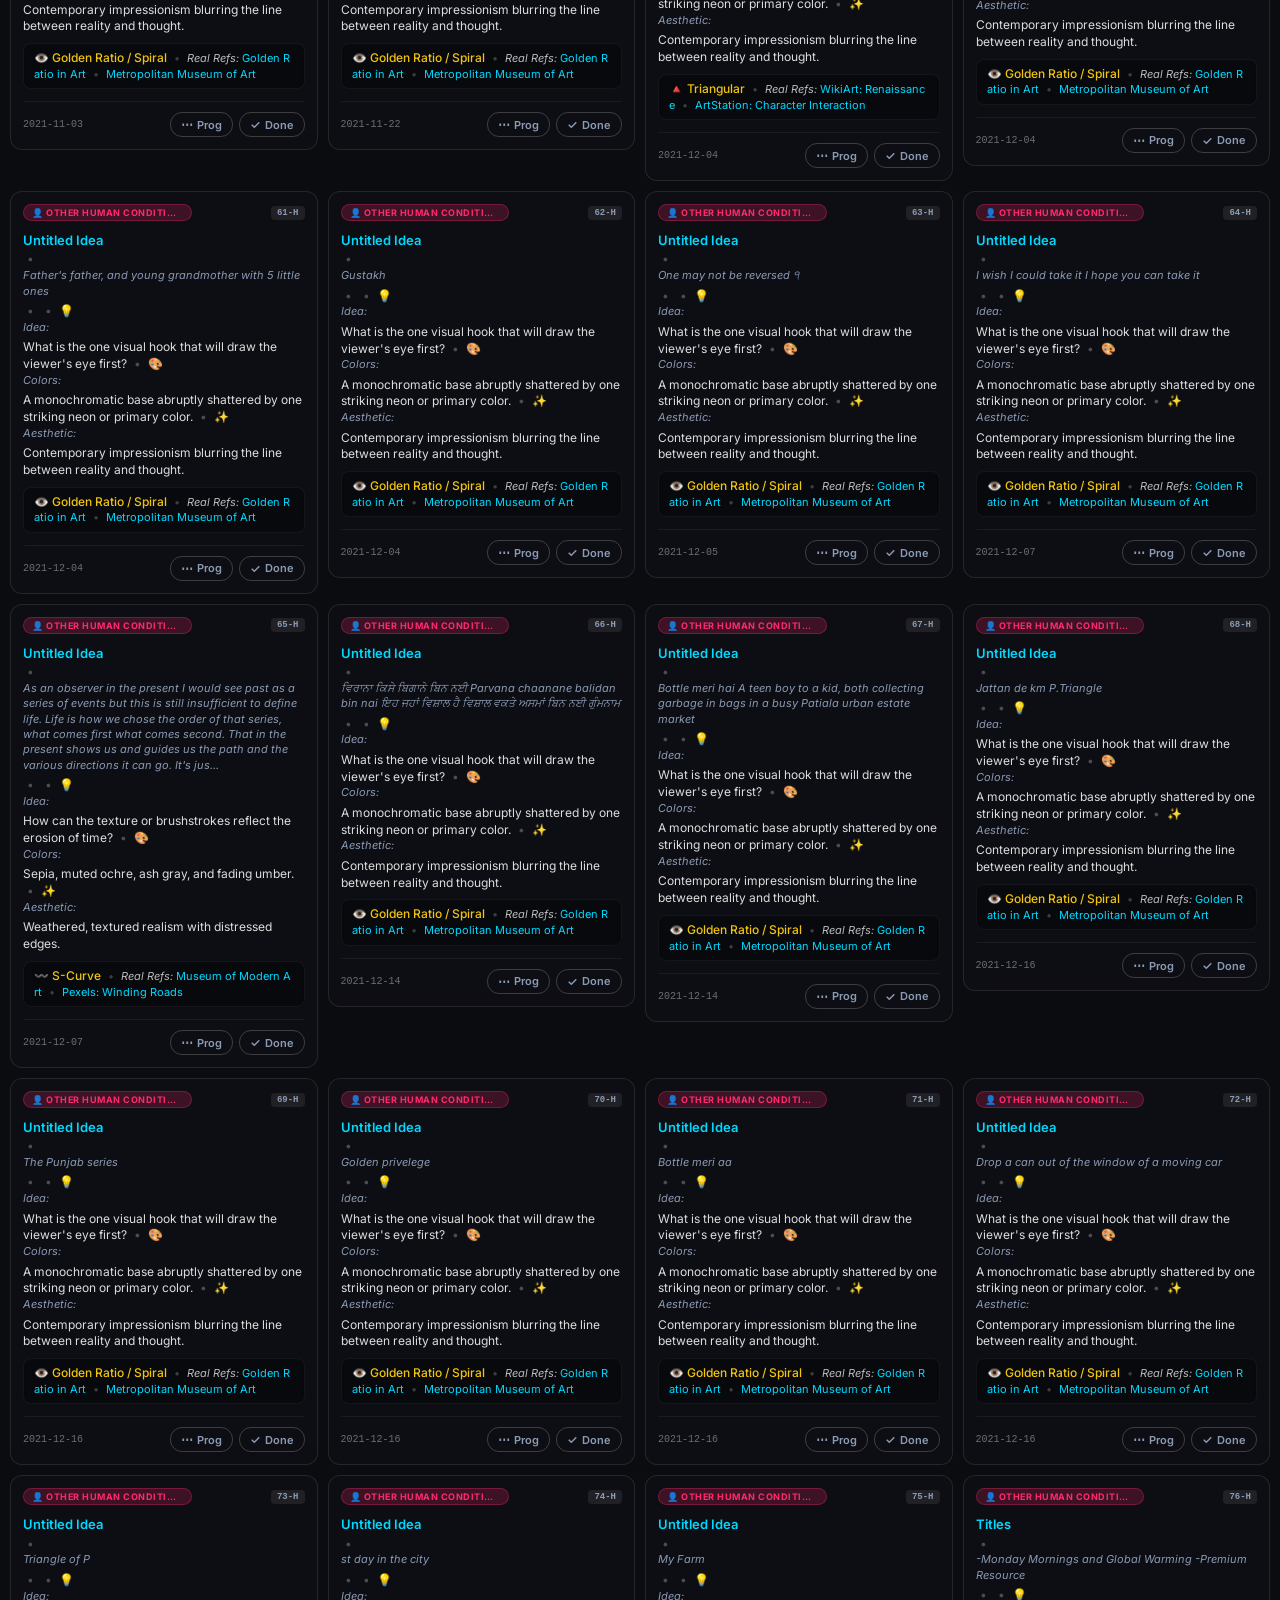
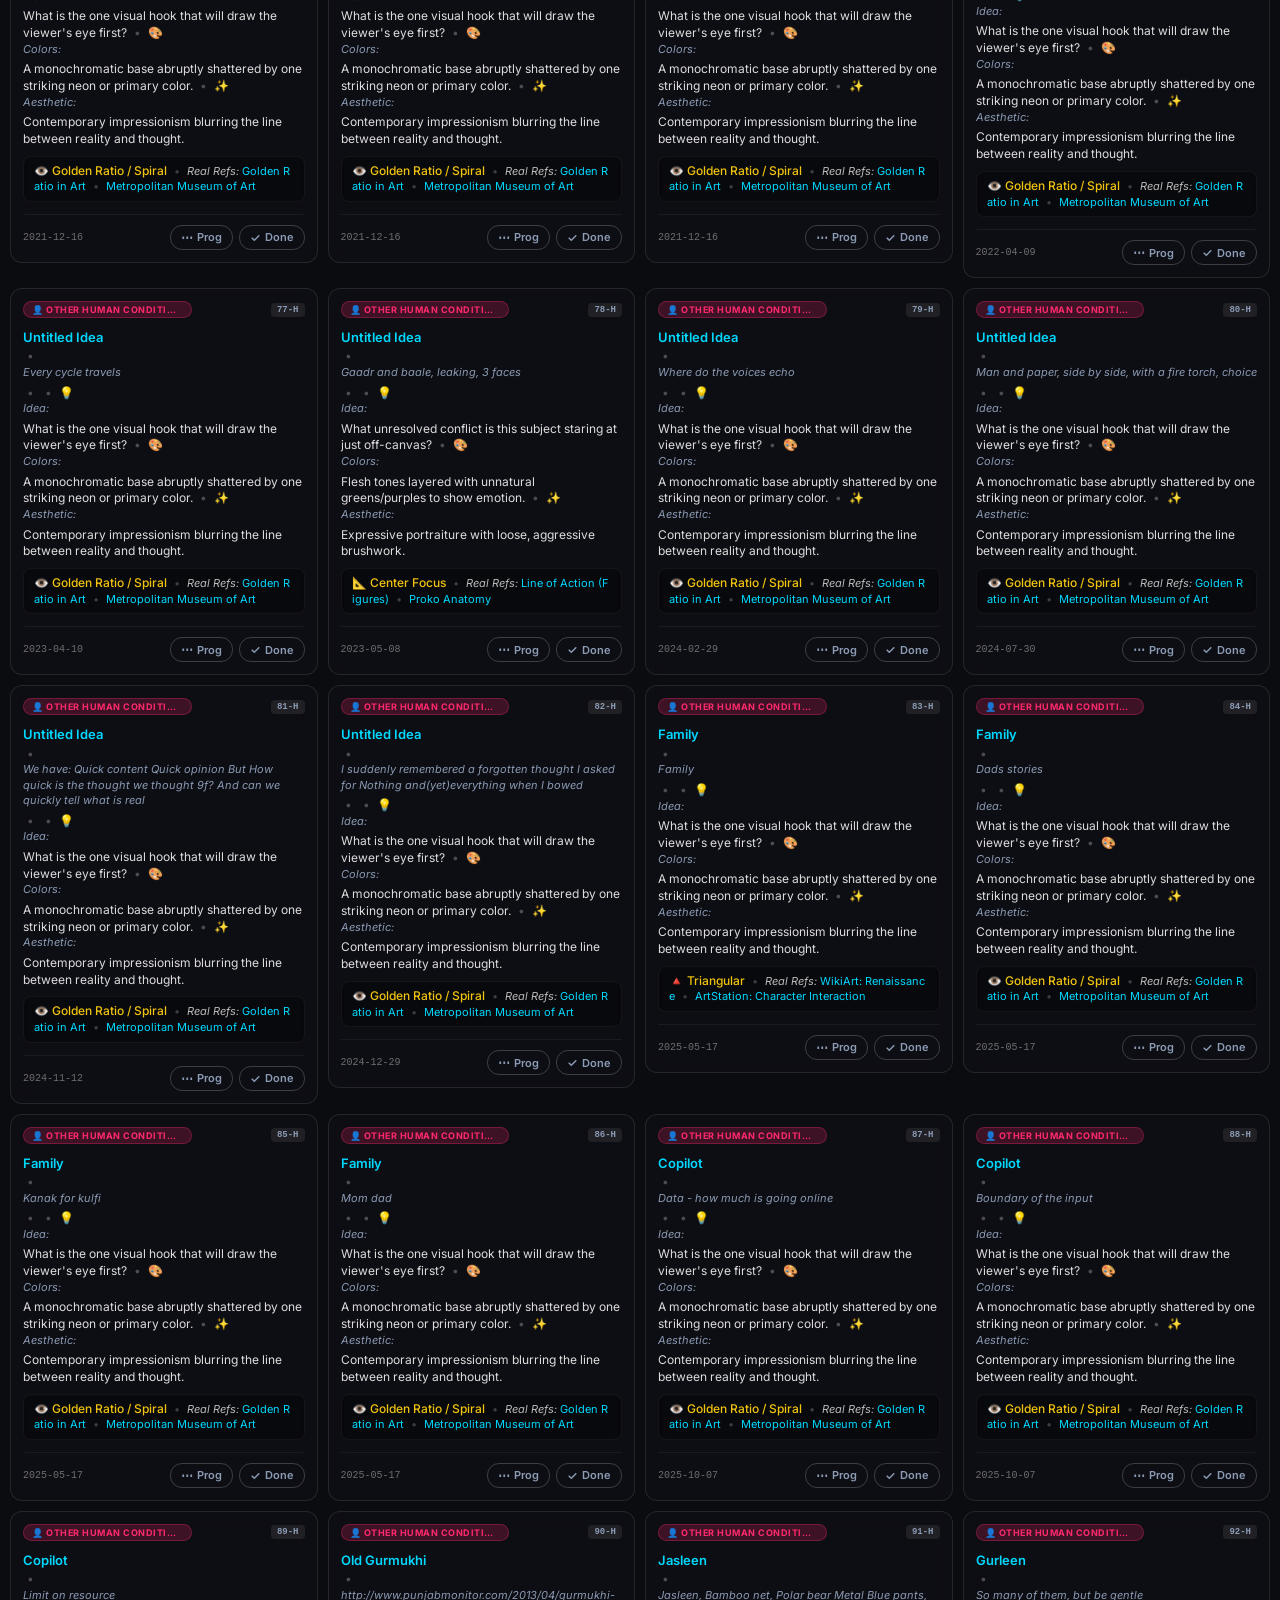
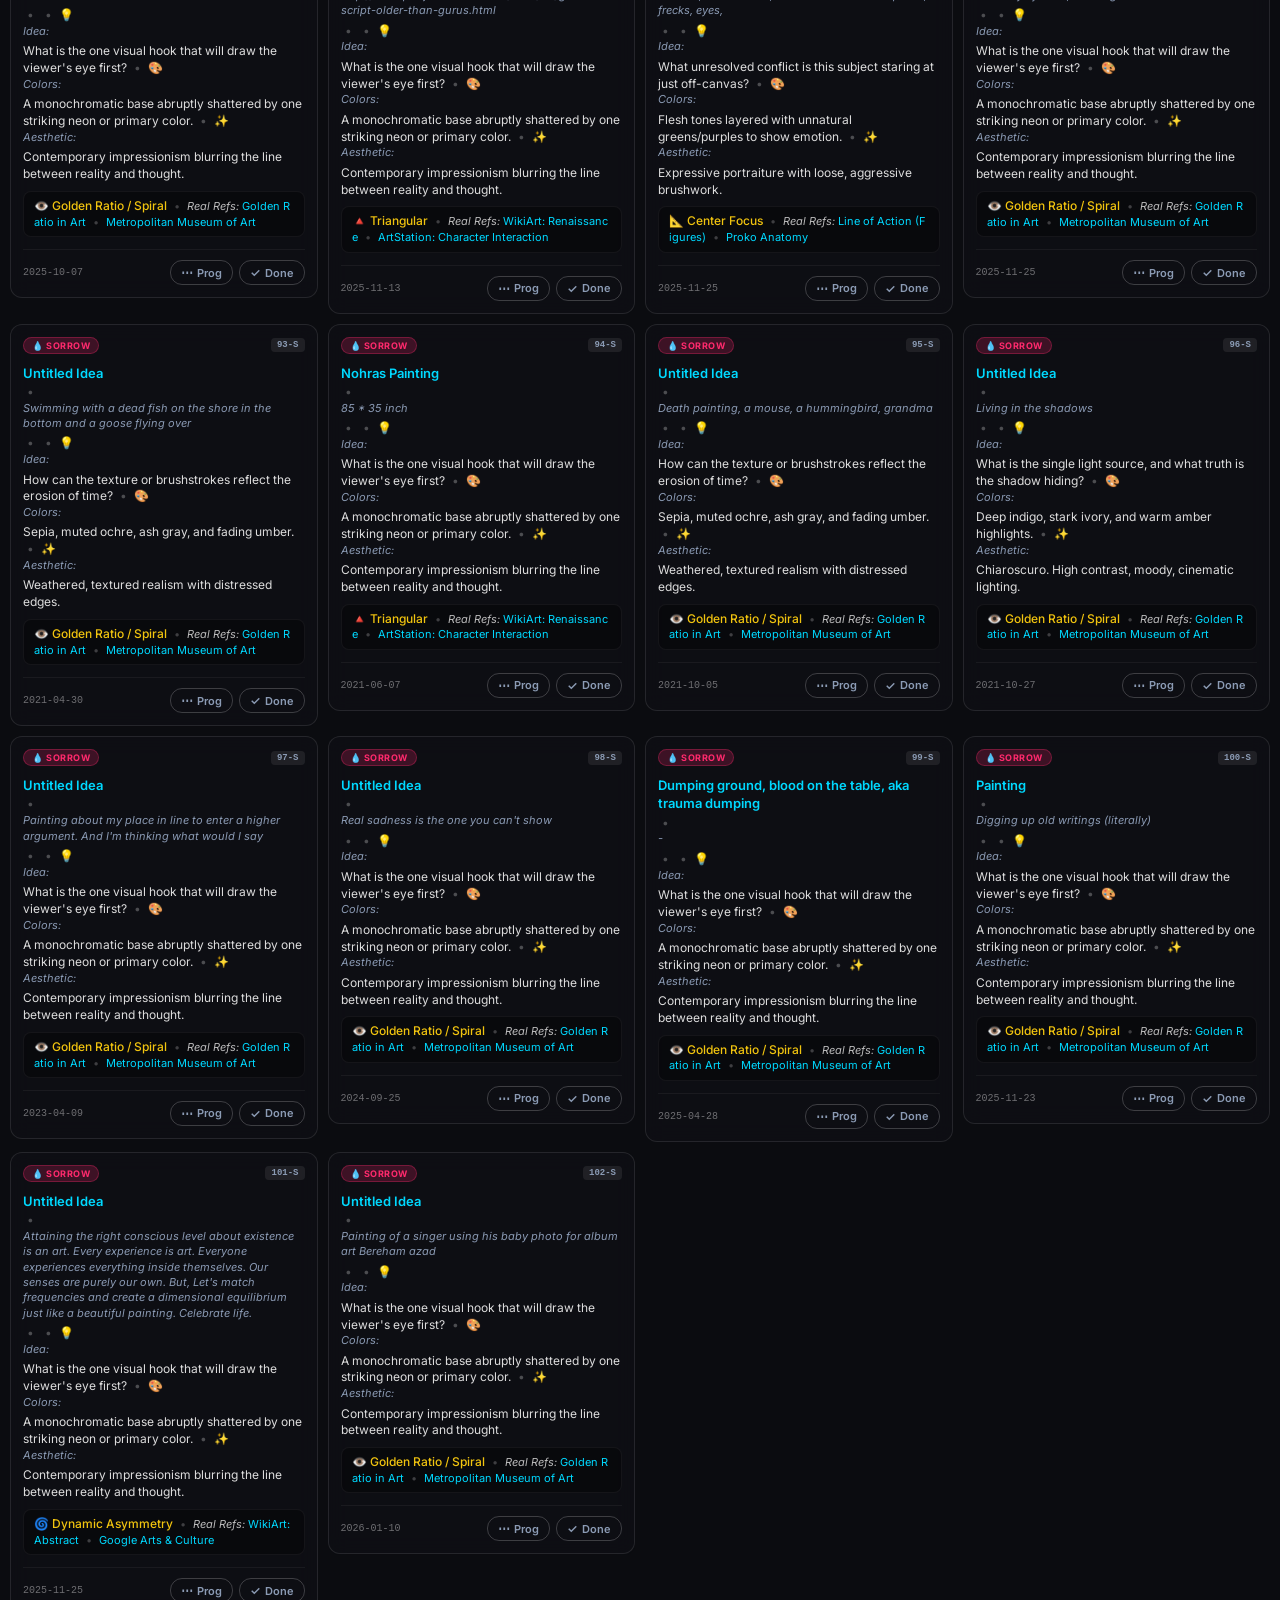
==== commit a9e025db: "Update schedule with epic animated finances SVG, improved active slot logic, and better meal animati" ====
--- a/paint_ideas.html
+++ b/paint_ideas.html
@@ -6,187 +6,191 @@
         <meta name="viewport" content="width=device-width, initial-scale=1.0">
         <title>Painting Ideas</title>
         <style>
-            @import url('https://fonts.googleapis.com/css2?family=Inter:wght@400;600&display=swap');
-            body {
-                font-family: 'Inter', sans-serif;
-                margin: 0;
-                padding: 40px 20px;
-                padding-top: calc(20px + env(safe-area-inset-top, 0px));
-                padding-bottom: calc(20px + env(safe-area-inset-bottom, 0px));
-                color: #e0e0e0;
-                background: #121212;
-                -webkit-text-size-adjust: 100%;
-            }
-            .container {
-                max-width: 1200px;
-                margin: 0 auto;
-            }
-            h1 {
-                font-size: 28px;
-                border-bottom: 2px solid #333;
-                padding-bottom: 10px;
-                margin-bottom: 30px;
-                color: #fff;
-            }
-            h2 {
-                font-size: 22px;
-                margin-top: 40px;
-                color: #fce4ec;
-                border-left: 4px solid #f48fb1;
-                padding-left: 10px;
-            }
-            table {
-                width: 100%;
-                border-collapse: separate;
-                border-spacing: 0;
-                margin: 20px 0;
-                font-size: 14px;
-                line-height: 1.5;
-                background: #1e1e1e;
-                border-radius: 8px;
-                overflow: hidden;
-                box-shadow: 0 4px 6px rgba(0,0,0,0.3);
-            }
-            table th {
-                background-color: #2c2c2c;
-                font-weight: 600;
-                text-align: left;
-                padding: 16px;
-                color: #fff;
-            }
-            table td {
-                padding: 16px;
-                border-bottom: 1px solid #333;
-                vertical-align: top;
-            }
-            table tr:last-child td {
-                border-bottom: none;
-            }
-            tr:hover {
-                background-color: #252525;
-            }
-            input[type="checkbox"] {
-                appearance: none;
-                width: 24px;
-                height: 24px;
-                border: 2px solid #555;
-                border-radius: 4px;
-                background: #1e1e1e;
-                cursor: pointer;
-                transition: all 0.2s;
-                display: flex;
-                align-items: center;
-                justify-content: center;
-            }
-            input[type="checkbox"]:checked {
-                background: #f48fb1;
-                border-color: #f48fb1;
-            }
-            input[type="checkbox"]:checked::after {
-                content: '✅';
-                font-size: 16px;
-            }
-            input.prog-cb:checked {
-                background: #ffeb3b;
-                border-color: #ffeb3b;
-            }
-            input.prog-cb:checked::after {
-                content: '✍️';
-            }
-            code {
-                background-color: #333;
-                padding: 4px 8px;
-                border-radius: 4px;
-                font-size: 13px;
-                color: #f48fb1;
-            }
-            a {
-                color: #81d4fa;
-                text-decoration: none;
-            }
-            a:hover {
-                text-decoration: underline;
-            }
-            .back-btn {
-                position: fixed;
-                top: 20px;
-                right: 20px;
-                background: #333;
-                color: #fff;
-                border: none;
-                padding: 10px 20px;
-                border-radius: 20px;
-                cursor: pointer;
-                font-weight: 600;
-                font-family: inherit;
-                box-shadow: 0 2px 10px rgba(0,0,0,0.5);
-                z-index: 100;
-            }
-            .back-btn:hover {
-                background: #444;
-            }
-            .table-container {
-                overflow-x: auto;
-                -webkit-overflow-scrolling: touch;
-                margin: 20px 0;
-                border-radius: 8px;
-            }
-            @media screen and (max-width: 768px) {
-                body {
-                    padding: 10px;
-                    padding-top: 80px;
-                }
-                .back-btn {
-                    top: 10px;
-                    left: 10px;
-                    right: 10px;
-                    width: auto;
-                    border-radius: 8px;
-                    padding: 12px;
-                    text-align: center;
-                    background: rgba(30,30,30,0.95);
-                    backdrop-filter: blur(10px);
-                    -webkit-backdrop-filter: blur(10px);
-                    border: 1px solid rgba(255,255,255,0.1);
-                    font-size: 14px;
-                }
-                table {
-                    min-width: 800px;
-                }
-                th, td {
-                    padding: 10px;
-                    font-size: 12px;
-                }
-                h1 { font-size: 22px; }
-            }
-            /* Cleaned Mobile Styles */
-            @media screen and (max-width: 768px) {
-                body {
-                    padding: 8px;
-                    padding-top: calc(70px + env(safe-area-inset-top, 0px));
-                }
-                .back-btn {
-                    top: 10px;
-                    left: 10px;
-                    right: 10px;
-                    width: auto;
-                    border-radius: 8px;
-                    padding: 12px;
-                    text-align: center;
-                    background: rgba(30,30,30,0.95);
-                    backdrop-filter: blur(10px);
-                    -webkit-backdrop-filter: blur(10px);
-                    border: 1px solid rgba(255,255,255,0.1);
-                }
-                table {
-                    min-width: 850px; /* Force minimum width to maintain table structure */
-                    font-size: 11px;
-                }
-                table th, table td {
-                    padding: 8px;
-                }
-            }
-        </style>
+@import url('https://fonts.googleapis.com/css2?family=Inter:wght@400;500;600;800&display=swap');
+:root {
+    --bg-main: #0b0c10;
+    --bg-card: rgba(18, 18, 25, 0.6);
+    --border-color: rgba(255, 255, 255, 0.1);
+    --text-primary: #e0e6ed;
+    --text-secondary: #8b9bb4;
+    --accent-primary: #00d9ff;
+    --pink-glow: #ff2a6d;
+    --yellow-glow: #f1c40f;
+    --green: #00ff88;
+}
+* { box-sizing: border-box; }
+body {
+    font-family: 'Inter', sans-serif;
+    margin: 0; padding: 0;
+    background: var(--bg-main) radial-gradient(circle at 15% 50%, rgba(0, 217, 255, 0.05) 0%, transparent 50%) fixed;
+    color: var(--text-primary);
+    -webkit-font-smoothing: antialiased;
+    /* Safe Area Insets for Notch compatibility */
+    padding-top: env(safe-area-inset-top);
+    padding-bottom: env(safe-area-inset-bottom);
+    padding-left: env(safe-area-inset-left);
+    padding-right: env(safe-area-inset-right);
+}
+
+/* Fixed Top Bar */
+.top-bar { 
+    position: fixed; 
+    top: env(safe-area-inset-top, 0px); 
+    left: env(safe-area-inset-left, 0px); 
+    right: env(safe-area-inset-right, 0px); 
+    height: 50px; 
+    background: rgba(11, 12, 16, 0.85); 
+    backdrop-filter: blur(10px); 
+    -webkit-backdrop-filter: blur(10px); 
+    border-bottom: 1px solid var(--border-color); 
+    display: flex; 
+    align-items: center; 
+    justify-content: space-between; 
+    padding: 0 15px; 
+    z-index: 1000;
+}
+
+.top-btn {
+    background: rgba(255, 255, 255, 0.05);
+    color: #fff;
+    border: 1px solid var(--border-color);
+    padding: 6px 12px;
+    border-radius: 8px;
+    cursor: pointer;
+    font-size: 13px;
+    font-weight: 600;
+    font-family: inherit;
+    text-decoration: none;
+    display: inline-flex;
+    align-items: center;
+    gap: 6px;
+    transition: all 0.2s;
+}
+
+.top-btn:hover {
+    background: rgba(255,255,255,0.1);
+    border-color: var(--accent-primary);
+}
+
+.container { 
+    max-width: 1400px; 
+    margin: 0 auto; 
+    padding: 10px; 
+    padding-top: calc(50px + 10px);
+}
+
+/* Hide original table structures to prevent flash of content */
+.table-container, h1, p, h2 { display: none; }
+
+.app-header { 
+    margin-bottom: 15px; 
+    background: rgba(18, 18, 25, 0.6);
+    border: 1px solid var(--border-color);
+    border-radius: 12px;
+    padding: 12px;
+    backdrop-filter: blur(10px);
+    transition: max-height 0.3s ease-out, opacity 0.3s ease-out, padding 0.3s ease-out, margin 0.3s ease-out;
+    max-height: 500px;
+    opacity: 1;
+    overflow: hidden;
+}
+
+.app-header.collapsed {
+    max-height: 0;
+    opacity: 0;
+    padding-top: 0;
+    padding-bottom: 0;
+    margin-bottom: 0;
+    border-color: transparent;
+}
+
+h2.dash-title { font-size: 20px; font-weight: 800; margin: 0 0 10px 0; background: linear-gradient(135deg, #fff, var(--accent-primary)); -webkit-background-clip: text; -webkit-text-fill-color: transparent; line-height:1.2; display: block; }
+
+.stats-row { display: grid; grid-template-columns: repeat(4, 1fr); gap: 6px; margin-bottom: 10px; }
+.stat-box { background: rgba(0,0,0,0.3); border: 1px solid var(--border-color); border-radius: 8px; padding: 8px 10px; display: flex; flex-direction: column; justify-content: center; position: relative; overflow: hidden; }
+.stat-box::before { content:''; position: absolute; left: 0; top: 0; bottom: 0; width: 3px; background: var(--border-color); }
+.stat-box.st-done::before { background: var(--green); box-shadow: 0 0 10px var(--green); }
+.stat-box.st-prog::before { background: var(--yellow-glow); box-shadow: 0 0 10px var(--yellow-glow); }
+.stat-val { font-size: 16px; font-weight: 800; line-height: 1.1; color: #fff; }
+.stat-label { font-size: 9px; text-transform: uppercase; letter-spacing: 0.5px; color: var(--text-secondary); margin-top: 2px; }
+
+.filters-row { display: grid; grid-template-columns: 1fr 1fr; gap: 6px; }
+.filters-row .modern-input { grid-column: 1 / -1; }
+.modern-input, .modern-select { width: 100%; background: rgba(0,0,0,0.5); border: 1px solid var(--border-color); color: #fff; padding: 8px 10px; border-radius: 8px; font-family: inherit; font-size: 12px; outline: none; transition: border-color 0.2s; box-shadow: inset 0 2px 4px rgba(0,0,0,0.2); }
+.modern-input:focus, .modern-select:focus { border-color: var(--accent-primary); box-shadow: inset 0 2px 4px rgba(0,0,0,0.2), 0 0 8px rgba(0,217,255,0.3); }
+.modern-select { appearance: none; background-image: url("data:image/svg+xml;charset=US-ASCII,%3Csvg%20xmlns%3D%22http%3A%2F%2Fwww.w3.org%2F2000%2Fsvg%22%20width%3D%22292.4%22%20height%3D%22292.4%22%3E%3Cpath%20fill%3D%22%23FFF%22%20d%3D%22M287%2069.4a17.6%2017.6%200%200%200-13-5.4H18.4c-5%200-9.3%201.8-12.9%205.4A17.6%2017.6%200%200%200%200%2082.2c0%205%201.8%209.3%205.4%2012.9l128%20127.9c3.6%203.6%207.8%205.4%2012.8%205.4s9.2-1.8%2012.8-5.4L287%2095c3.5-3.5%205.4-7.8%205.4-12.8%200-5-1.9-9.2-5.5-12.8z%22%2F%3E%3C%2Fsvg%3E"); background-repeat: no-repeat; background-position: right 0.6em top 50%; background-size: .5em auto; cursor: pointer; }
+
+/* The Grid */
+.masonry-grid { display: grid; grid-template-columns: repeat(auto-fill, minmax(280px, 1fr)); gap: 10px; align-items: start; }
+
+.idea-panel { background: rgba(18, 18, 25, 0.4); border: 1px solid var(--border-color); border-radius: 12px; padding: 12px; display: flex; flex-direction: column; gap: 8px; transition: transform 0.2s, background 0.2s, border-color 0.2s; backdrop-filter: blur(10px); min-width: 0; word-wrap: break-word; }
+.idea-panel:hover { transform: translateY(-2px); background: rgba(30, 30, 45, 0.6); border-color: rgba(255,255,255,0.3); box-shadow: 0 4px 15px rgba(0,0,0,0.2); }
+.idea-panel.is-done { border-color: rgba(0, 255, 136, 0.4); background: rgba(0, 255, 136, 0.04); }
+.idea-panel.is-prog { border-color: rgba(241, 196, 15, 0.4); background: rgba(241, 196, 15, 0.04); }
+
+.panel-head { display: flex; justify-content: space-between; align-items: center; margin-bottom: 2px; }
+.cat-tag { font-size: 9px; background: rgba(255, 42, 109, 0.2); color: var(--pink-glow); padding: 2px 8px; border-radius: 20px; font-weight: 700; text-transform: uppercase; letter-spacing: 0.5px; border: 1px solid rgba(255, 42, 109, 0.3); white-space: nowrap; overflow: hidden; text-overflow: ellipsis; max-width: 60%; }
+.id-tag { font-size: 9px; color: var(--text-secondary); background: rgba(255,255,255,0.08); padding: 2px 6px; border-radius: 4px; font-family: monospace; font-weight: 600; white-space: nowrap; }
+
+.panel-body { font-size: 12px; line-height: 1.4; color: #ddd; min-width: 0; word-wrap: break-word; overflow-wrap: break-word; }
+.panel-body strong { color: var(--accent-primary); font-size: 13px; font-weight: 600; display: block; margin-bottom: 2px;}
+.panel-body em { color: var(--text-secondary); font-style: italic; font-size: 11px; display: block; margin-bottom: 4px; }
+
+/* Turn off breaks inside body text for compactness */
+.panel-body br { display: none; }
+.panel-refs { font-size: 11px; background: rgba(0,0,0,0.3); padding: 6px 10px; border-radius: 8px; line-height: 1.4; border: 1px solid rgba(255,255,255,0.05); color: #bbb; display: inline-block; width: 100%; word-break: break-word; }
+.panel-refs strong { color: var(--yellow-glow); font-size: 12px; font-weight: 500; display: inline; }
+.panel-refs br { display: none; }
+.panel-refs a { color: var(--accent-primary); text-decoration: none; display: inline; word-break: break-all; }
+
+.panel-foot { display: flex; justify-content: space-between; align-items: center; margin-top: 4px; padding-top: 10px; border-top: 1px solid rgba(255,255,255,0.05); }
+.date-txt { font-size: 10px; color: rgba(255,255,255,0.4); font-family: monospace; white-space: nowrap;}
+.action-toggles { display: flex; gap: 6px; }
+.toggle-btn { font-size: 11px; font-weight: 600; padding: 4px 10px; border-radius: 12px; border: 1px solid rgba(255,255,255,0.2); cursor: pointer; transition: all 0.2s; display: flex; align-items: center; justify-content: center; gap: 4px; user-select: none; color: var(--text-secondary); white-space: nowrap; flex: 1; }
+.toggle-btn input { display: none; }
+.toggle-btn:hover { background: rgba(255,255,255,0.1); color: #fff; }
+.toggle-btn.active-prog { background: rgba(241, 196, 15, 0.2); color: var(--yellow-glow); border-color: var(--yellow-glow); box-shadow: 0 0 10px rgba(241,196,15,0.2); }
+.toggle-btn.active-done { background: rgba(0, 255, 136, 0.2); color: var(--green); border-color: var(--green); box-shadow: 0 0 10px rgba(0,255,136,0.2); }
+.toggle-icon { font-size: 12px; }
+
+/* Hide original back button since we now put it in the top bar */
+body > button.back-btn, body > .back-btn { display: none !important; }
+
+@media (max-width: 768px) {
+    .container { padding-top: 55px; padding-left: 6px; padding-right: 6px; }
+    
+    /* 2 COLUMNS ON MOBILE */
+    .masonry-grid { grid-template-columns: 1fr 1fr; gap: 6px; }
+    .idea-panel { padding: 8px; gap: 6px; border-radius: 8px; overflow: hidden; min-width: 0; }
+    
+    .panel-head { margin-bottom: 2px; }
+    .cat-tag { font-size: 8px; padding: 2px 4px; border-radius: 4px; }
+    .id-tag { font-size: 8px; padding: 2px 4px; }
+    
+    /* INDENTATION */
+    .panel-body { font-size: 10px; line-height: 1.3; padding-left: 6px; border-left: 2px solid rgba(0, 217, 255, 0.5); margin-left: 2px; }
+    .panel-body strong { font-size: 11px; margin-bottom: 2px; line-height: 1.2;}
+    .panel-body em { font-size: 9px; line-height: 1.2; margin-bottom: 2px; }
+    
+    .panel-refs { font-size: 8.5px; padding: 4px 6px; border-radius: 4px; margin-top: 0; line-height: 1.2; }
+    .panel-refs strong { font-size: 9px; }
+    
+    .panel-foot { padding-top: 6px; margin-top: 2px; flex-direction: column; align-items: stretch; gap: 4px; }
+    .date-txt { font-size: 8px; text-align: center; margin-bottom: 2px; }
+    
+    .action-toggles { width: 100%; display: flex; gap: 4px; }
+    .toggle-btn { padding: 4px 0; border-radius: 6px; font-size: 9px; }
+    .toggle-icon { font-size: 10px; }
+
+    .stats-row { grid-template-columns: 1fr 1fr 1fr 1fr; gap: 4px; }
+    .stat-box { padding: 6px 4px; align-items: center; }
+    .stat-val { font-size: 14px; }
+    .stat-label { font-size: 7px; margin-top: 1px; text-align: center; }
+    
+    .filters-row select { font-size: 10px; padding: 6px; border-radius: 6px; }
+    .filters-row input { font-size: 10px; padding: 6px; border-radius: 6px; }
+}
+</style>
     </head>
     <body>
         <button class="back-btn" onclick="window.location.href='index.html'">⏮️ Back to Schedule</button>
@@ -1089,51 +1093,208 @@
         </div>
         
         <script>
-            document.addEventListener("DOMContentLoaded", () => {
-                const checkboxes = document.querySelectorAll('input[type="checkbox"]');
-                
-                checkboxes.forEach((cb, index) => {
-                    const row = cb.closest('tr');
-                    const snoCell = row.querySelector('td:nth-child(3) code');
-                    let id_prefix = cb.classList.contains('prog-cb') ? 'prog_' : 'done_';
-                    let id = 'paint_' + id_prefix + index;
+document.addEventListener("DOMContentLoaded", () => {
+    function initApp() {
+        const parsedData = [];
+        const categoriesSet = new Set();
+        
+        const h2s = document.querySelectorAll('h2');
+        h2s.forEach(h2 => {
+            const catName = h2.textContent.trim();
+            // Dont add Dash Title into categories
+            if(catName === "🎨 Idea Dashboard") return;
+            categoriesSet.add(catName);
+            const table = h2.nextElementSibling;
+            if(table && table.tagName === 'TABLE') {
+                table.querySelectorAll('tbody tr').forEach((row, index) => {
+                    const cells = row.querySelectorAll('td');
+                    if(cells.length < 6) return;
                     
-                    if (snoCell) {
-                        id = 'paint_' + id_prefix + snoCell.textContent.trim();
-                    }
+                    const snoCell = cells[2].querySelector('code');
+                    const idCode = snoCell ? snoCell.textContent.trim() : String(index);
                     
-                    cb.id = id;
+                    const doneId = 'paint_done_' + idCode;
+                    const progId = 'paint_prog_' + idCode;
                     
-                    const saved = localStorage.getItem(id);
-                    if (saved === 'true') {
-                        cb.checked = true;
-                    }
+                    const originalDoneId = cells[0].querySelector('.done-cb')?.id;
+                    const originalProgId = cells[1].querySelector('.prog-cb')?.id;
                     
-                    cb.addEventListener('change', (e) => {
-                        localStorage.setItem(id, e.target.checked);
-                        updateRowStyle(row);
+                    let isDone = localStorage.getItem(doneId) === 'true' || (originalDoneId && localStorage.getItem(originalDoneId) === 'true');
+                    let isProg = localStorage.getItem(progId) === 'true' || (originalProgId && localStorage.getItem(originalProgId) === 'true');
+                    
+                    const dateText = cells[3].textContent.trim().substring(0, 10);
+                    
+                    let ideaHtml = cells[4].innerHTML;
+                    ideaHtml = ideaHtml.replace(/<br\s*\/?>/gi, ' <span style="opacity:0.3; padding: 0 4px">•</span> ');
+                    
+                    let refsHtml = cells[5].innerHTML;
+                    refsHtml = refsHtml.replace(/<br\s*\/?>/gi, ' <span style="opacity:0.3; padding: 0 4px">•</span> ');
+                    
+                    const plainIdea = cells[4].textContent.toLowerCase();
+                    
+                    parsedData.push({
+                        catName, idCode, dateText, ideaHtml, refsHtml, plainIdea,
+                        isDone, isProg, doneId, progId
                     });
                 });
-
-                function updateRowStyle(row) {
-                    const progCb = row.querySelector('.prog-cb');
-                    const doneCb = row.querySelector('.done-cb');
-                    
-                    if (doneCb && doneCb.checked) {
-                        row.style.opacity = '0.5';
-                        row.style.borderLeft = '4px solid #f48fb1';
-                    } else if (progCb && progCb.checked) {
-                        row.style.opacity = '1';
-                        row.style.borderLeft = '4px solid #ffeb3b';
-                    } else {
-                        row.style.opacity = '1';
-                        row.style.borderLeft = 'none';
-                    }
-                }
+            }
+        });
+
+        // Avoid appending multiple times if script re-runs
+        if (document.getElementById('modern-app')) {
+            document.getElementById('modern-app').remove();
+        }
+
+        const app = document.createElement('div');
+        app.id = 'modern-app';
+        app.innerHTML = `
+            <div class="top-bar">
+                <a href="index.html" class="top-btn">⏮️ Back</a>
+                <span onclick="window.randomizeCards()" style="font-weight: 800; font-size: 14px; background: linear-gradient(135deg, #fff, var(--accent-primary)); -webkit-background-clip: text; -webkit-text-fill-color: transparent; cursor: pointer; user-select: none;">Ideas 🎲</span>
+                <button class="top-btn" onclick="document.getElementById('dash-header').classList.toggle('collapsed')">📊 Dash</button>
+            </div>
+            
+            <div id="dash-header" class="app-header collapsed">
+                <h2 class="dash-title">🎨 Idea Dashboard</h2>
+                <div class="stats-row">
+                    <div class="stat-box">
+                        <div class="stat-val" id="st-total">0</div>
+                        <div class="stat-label">Total</div>
+                    </div>
+                    <div class="stat-box st-done">
+                        <div class="stat-val" id="st-done" style="color:var(--green)">0</div>
+                        <div class="stat-label">Done</div>
+                    </div>
+                    <div class="stat-box st-prog">
+                        <div class="stat-val" id="st-prog" style="color:var(--yellow-glow)">0</div>
+                        <div class="stat-label">Prog</div>
+                    </div>
+                    <div class="stat-box">
+                        <div class="stat-val" id="st-todo" style="color:var(--text-secondary)">0</div>
+                        <div class="stat-label">To Do</div>
+                    </div>
+                </div>
                 
-                document.querySelectorAll('tbody tr').forEach(row => updateRowStyle(row));
+                <div class="filters-row">
+                    <input type="text" id="searchInput" placeholder="🔍 Search..." class="modern-input">
+                    <select id="catFilter" class="modern-select">
+                        <option value="ALL">📁 All Cats</option>
+                        ${Array.from(categoriesSet).map(c => `<option value="${c}">${c}</option>`).join('')}
+                    </select>
+                    <select id="statusFilter" class="modern-select">
+                        <option value="ALL">🚦 All Status</option>
+                        <option value="DONE">✓ Done</option>
+                        <option value="PROG">⋯ Prog</option>
+                        <option value="TODO">○ To Do</option>
+                    </select>
+                </div>
+            </div>
+            
+            <div class="masonry-grid" id="ideasGrid"></div>
+        `;
+        
+        document.querySelector('.container').appendChild(app);
+        
+        // Remove native back button if present
+        const oldBackBtn = document.querySelector('body > .back-btn');
+        if (oldBackBtn) oldBackBtn.remove();
+        
+        let currentData = [...parsedData];
+
+        const renderGrid = () => {
+            const grid = document.getElementById('ideasGrid');
+            if (currentData.length === 0) {
+                grid.innerHTML = '<div style="color:var(--text-secondary); padding: 40px; text-align: center; width: 100%; grid-column: 1/-1;">No ideas found matching your filters.</div>';
+                return;
+            }
+            grid.innerHTML = currentData.map(d => {
+                const statusClass = d.isDone ? 'is-done' : (d.isProg ? 'is-prog' : '');
+                return `
+                <div class="idea-panel ${statusClass}">
+                    <div class="panel-head">
+                        <span class="cat-tag">${d.catName}</span>
+                        <span class="id-tag">${d.idCode}</span>
+                    </div>
+                    <div class="panel-body">${d.ideaHtml}</div>
+                    <div class="panel-refs">${d.refsHtml}</div>
+                    <div class="panel-foot">
+                        <span class="date-txt">${d.dateText}</span>
+                        <div class="action-toggles">
+                            <label class="toggle-btn ${d.isProg ? 'active-prog':''}">
+                                <input type="checkbox" onchange="window.toggleProg('${d.idCode}')" ${d.isProg?'checked':''}> 
+                                <span class="toggle-icon">⋯</span> Prog
+                            </label>
+                            <label class="toggle-btn ${d.isDone ? 'active-done':''}">
+                                <input type="checkbox" onchange="window.toggleDone('${d.idCode}')" ${d.isDone?'checked':''}> 
+                                <span class="toggle-icon">✓</span> Done
+                            </label>
+                        </div>
+                    </div>
+                </div>`;
+            }).join('');
+        };
+        
+        const updateStats = () => {
+            const total = currentData.length;
+            const done = currentData.filter(d => d.isDone).length;
+            const prog = currentData.filter(d => d.isProg).length;
+            const todo = total - done - prog;
+            
+            document.getElementById('st-total').innerText = total;
+            document.getElementById('st-done').innerText = done;
+            document.getElementById('st-prog').innerText = prog;
+            document.getElementById('st-todo').innerText = todo;
+        };
+
+        const updateUI = () => {
+            const q = document.getElementById('searchInput').value.toLowerCase();
+            const cat = document.getElementById('catFilter').value;
+            const stat = document.getElementById('statusFilter').value;
+            
+            currentData = parsedData.filter(d => {
+                if(q && !d.plainIdea.includes(q)) return false;
+                if(cat !== 'ALL' && d.catName !== cat) return false;
+                if(stat === 'DONE' && !d.isDone) return false;
+                if(stat === 'PROG' && !d.isProg) return false;
+                if(stat === 'TODO' && (d.isDone || d.isProg)) return false;
+                return true;
             });
-        </script>
-    </body>
-    </html>
-    +            
+            renderGrid();
+            updateStats();
+        };
+
+        window.randomizeCards = () => {
+            currentData.sort(() => Math.random() - 0.5);
+            renderGrid();
+        };
+        
+        document.getElementById('searchInput').addEventListener('input', updateUI);
+        document.getElementById('catFilter').addEventListener('change', updateUI);
+        document.getElementById('statusFilter').addEventListener('change', updateUI);
+        
+        window.toggleProg = (idCode) => {
+            const item = parsedData.find(x => x.idCode === idCode);
+            item.isProg = !item.isProg;
+            if(item.isProg) item.isDone = false; 
+            localStorage.setItem(item.progId, item.isProg);
+            localStorage.setItem(item.doneId, item.isDone);
+            updateUI();
+        };
+        window.toggleDone = (idCode) => {
+            const item = parsedData.find(x => x.idCode === idCode);
+            item.isDone = !item.isDone;
+            if(item.isDone) item.isProg = false;
+            localStorage.setItem(item.progId, item.isProg);
+            localStorage.setItem(item.doneId, item.isDone);
+            updateUI();
+        };
+
+        updateUI();
+    }
+    
+    initApp();
+});
+</script>
+</body>
+</html>
